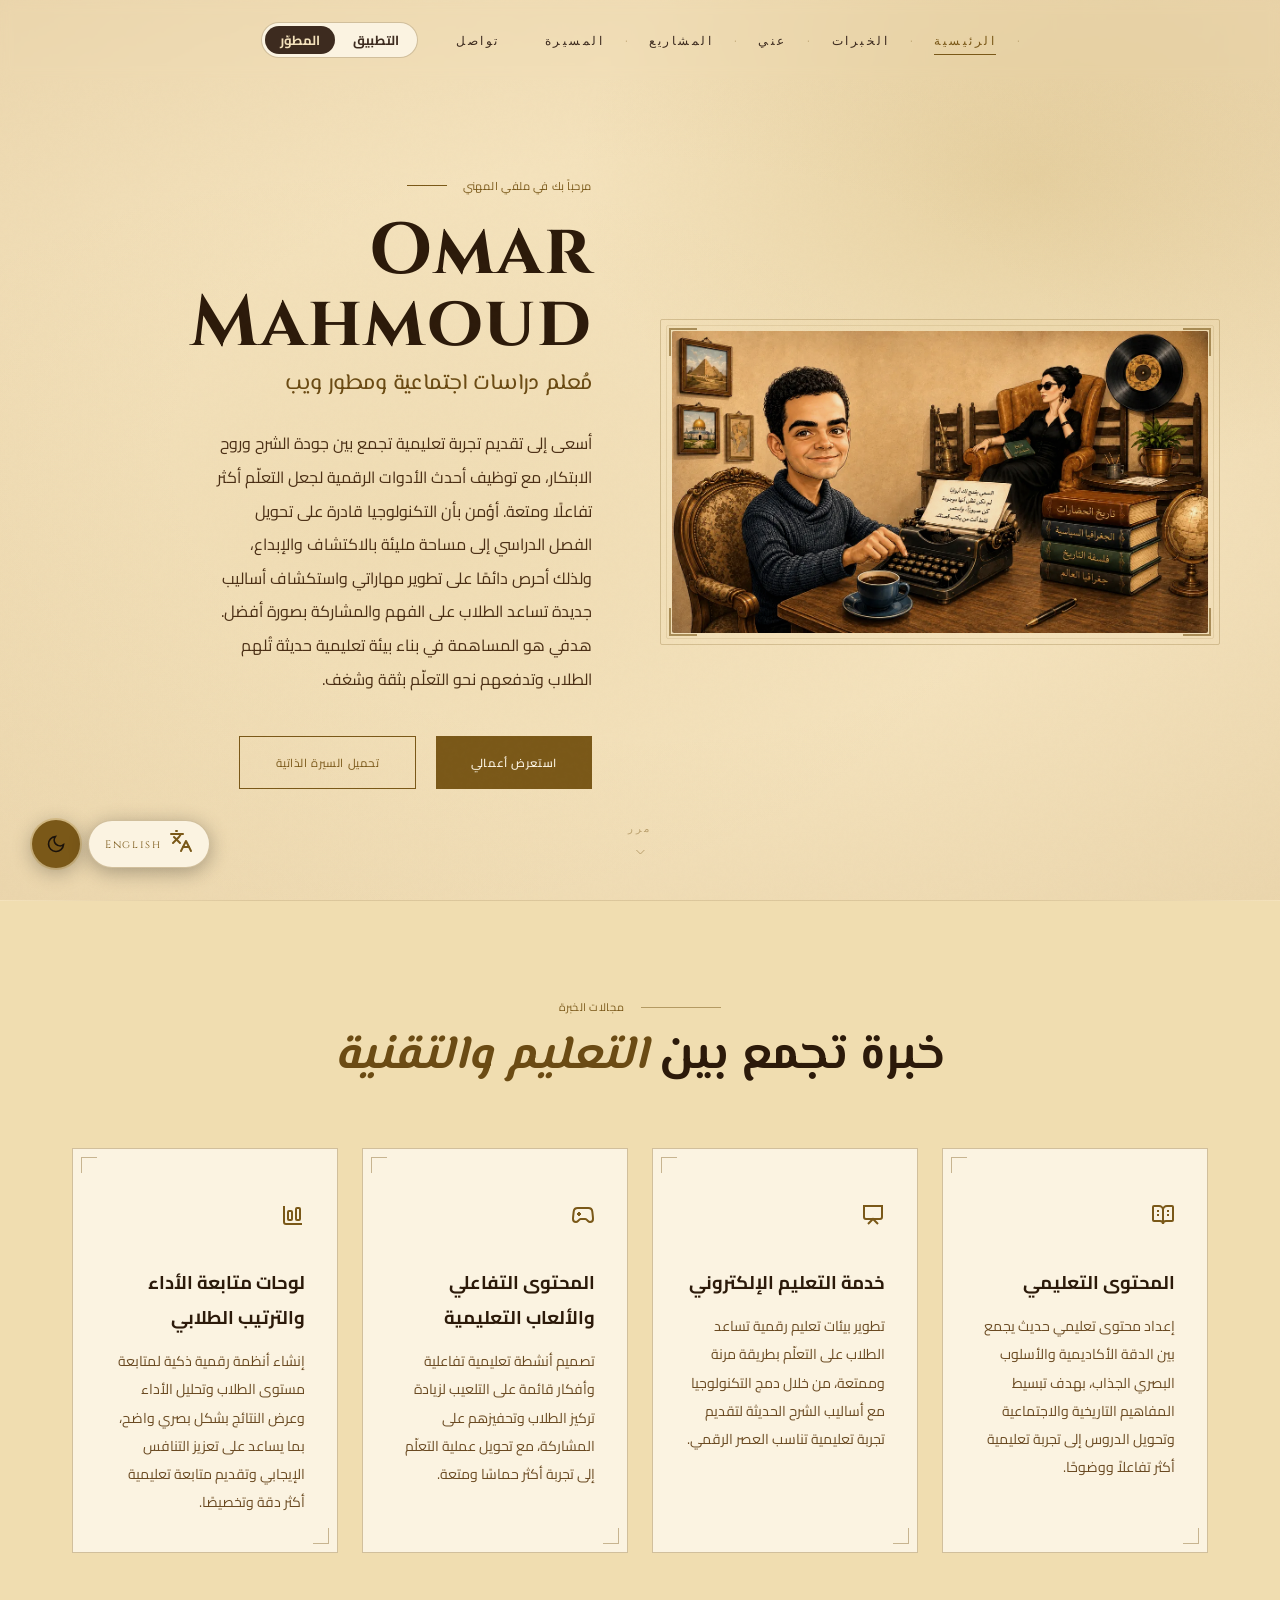
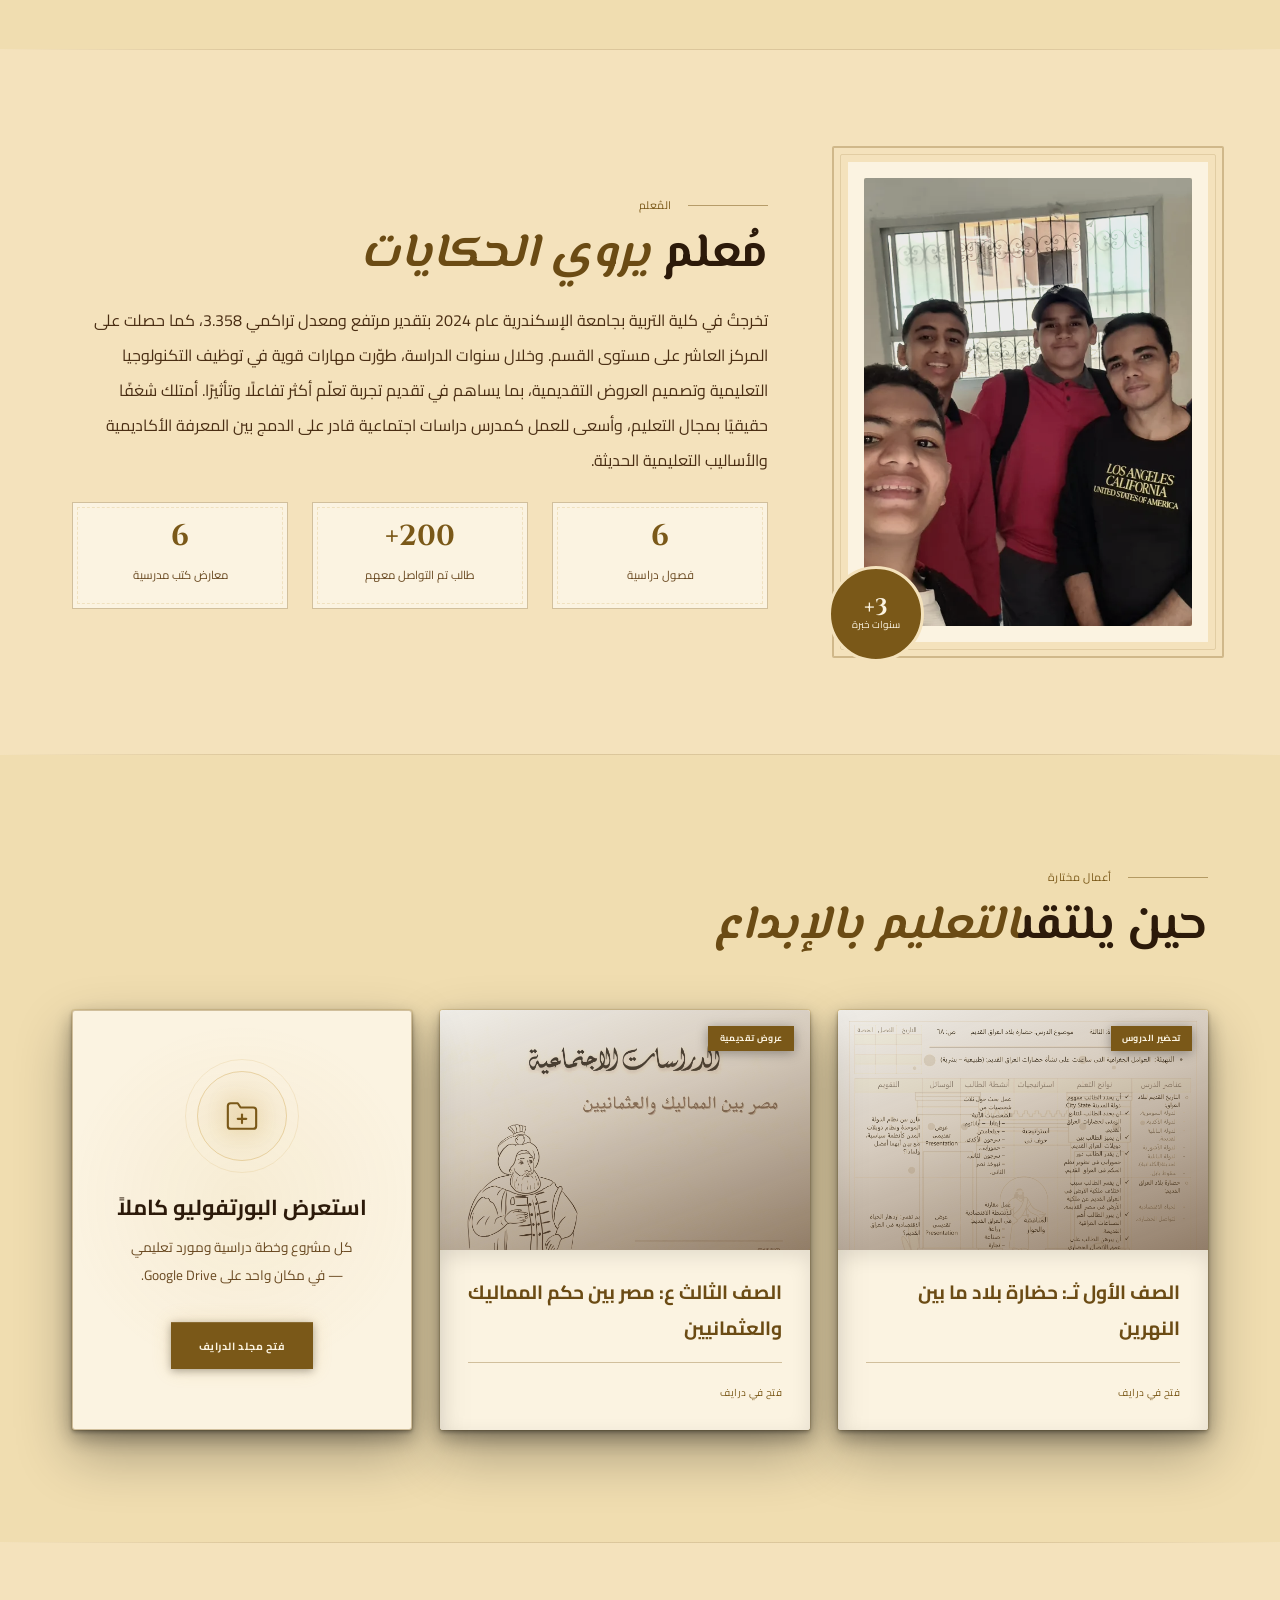
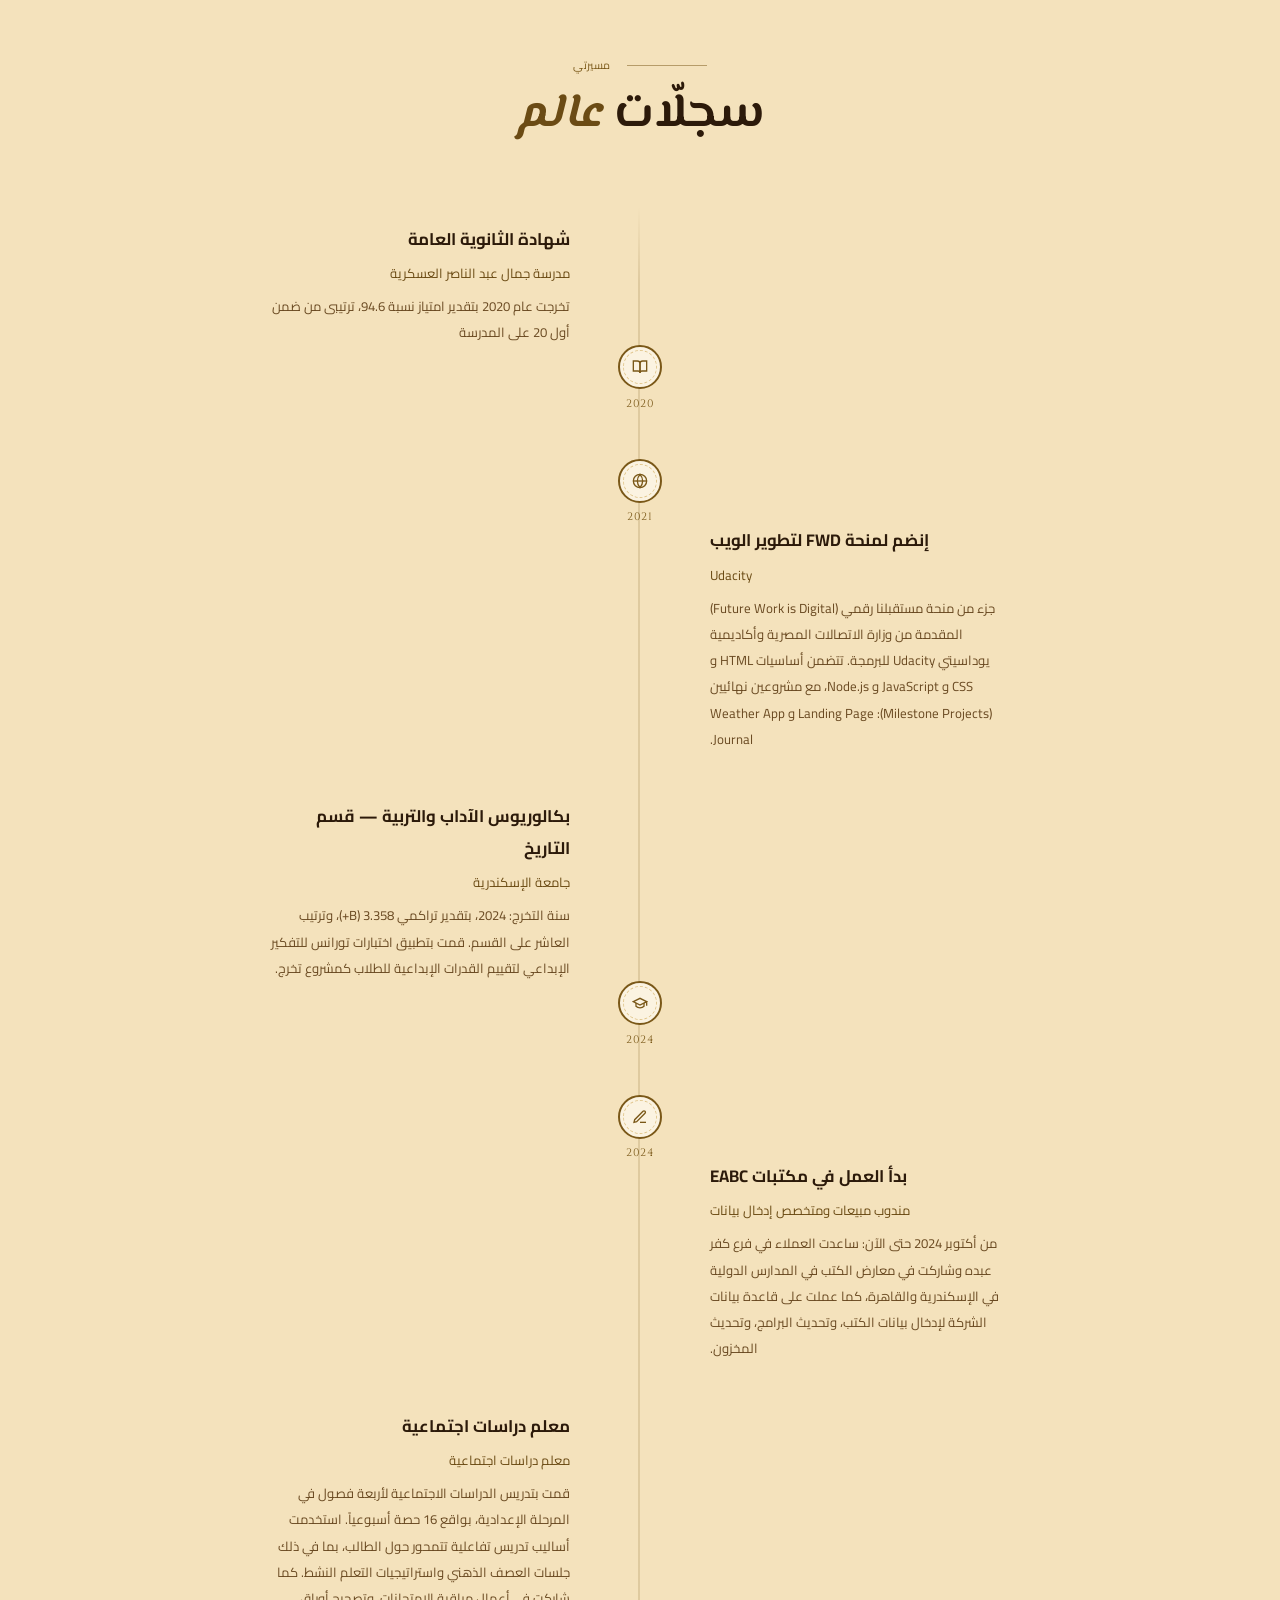
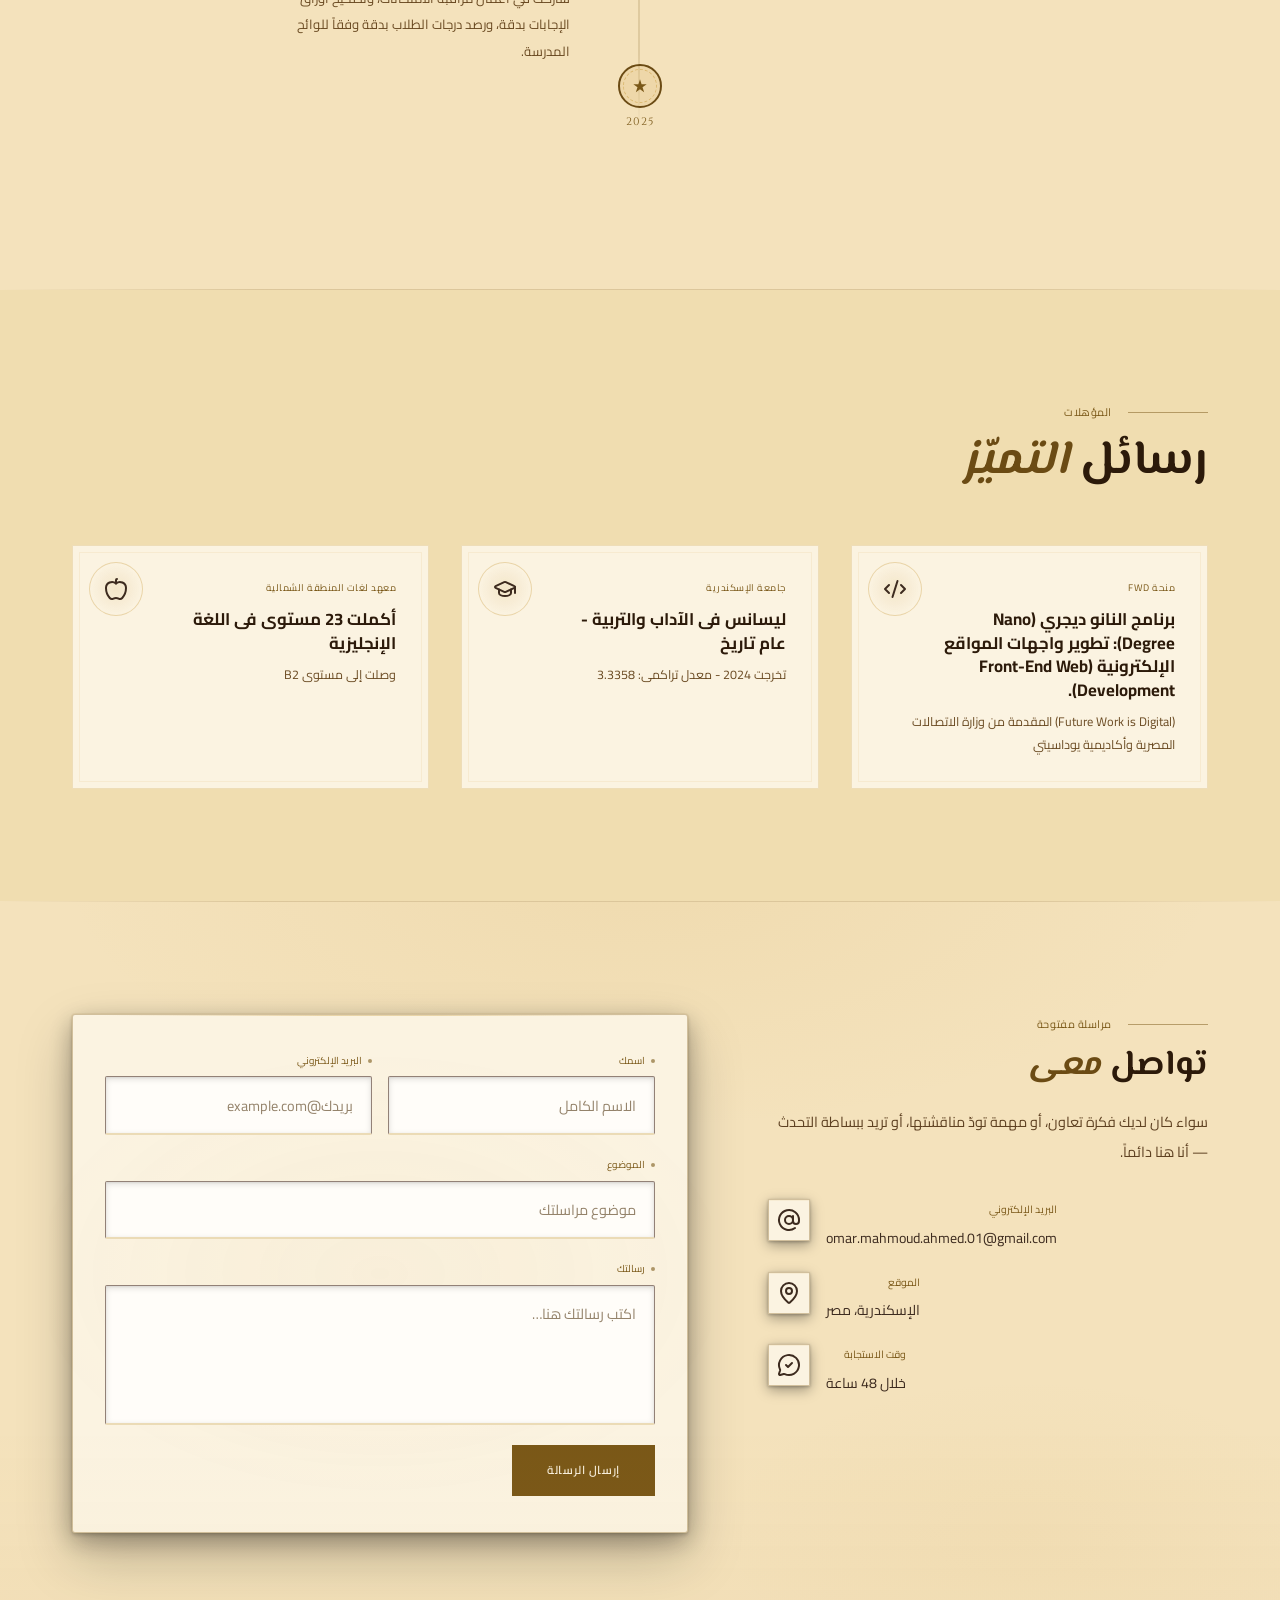
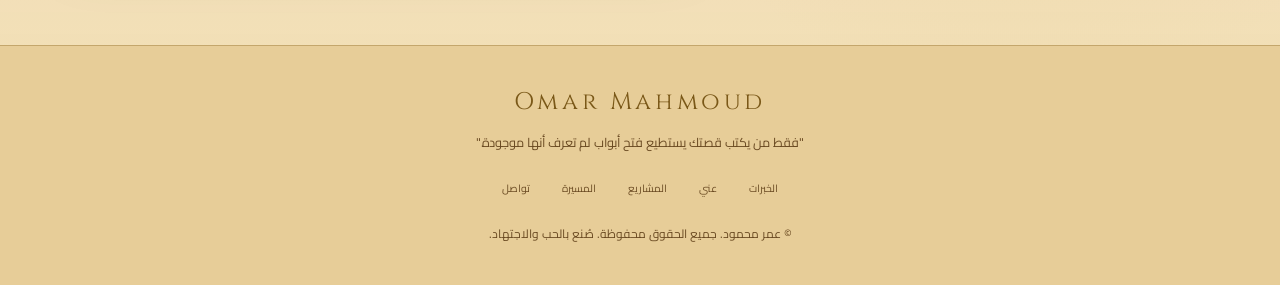
==== site/developer-portfolio/index.html @ 5d3c1bf8 "Refactor code structure for improved readability and maintainability" ====
<!DOCTYPE html>
<!-- Copyright (c) [2026] [Omar Mahmoud]
All Rights Reserved.
THIS SOFTWARE AND ASSOCIATED DOCUMENTATION FILES (THE "SOFTWARE") ARE PROTECTED BY COPYRIGHT LAW AND INTERNATIONAL TREATIES.You are hereby granted permission to **view the code for reference or educational purposes only**.
Any other use of the Software, including but not limited to copying, modifying, distributing, selling, sublicensing, or using it in any commercial or non-commercial project, **is strictly prohibited** without prior written authorization from the copyright holder.
DISCLAIMER: The Software is provided "AS IS", without warranty of any kind, express or implied,
including but not limited to the warranties of merchantability, fitness for a particular purpose,
and non-infringement. In no event shall the authors or copyright holders be liable for any claim, damages, or other liability arising from, out of, or in connection with the Software or the use or other dealings in the Software. -->
<html lang="ar" dir="rtl" data-theme="light" data-lang="ar" class="i18n-pending">
<head>
<meta charset="UTF-8">
<meta name="viewport" content="width=device-width, initial-scale=1.0, viewport-fit=cover">
<meta name="theme-color" content="#F4E2BC">
<link rel="canonical" href="https://mesori.app/developer-portfolio/">
<link rel="icon" href="/icon.png" type="image/png">
<link rel="apple-touch-icon" href="/icon.png">
<meta property="og:url" content="https://mesori.app/developer-portfolio/">
   
<meta name="author" content="Omar Mahmoud">
   
<meta name="License" content="Copyright (c) [2026] [Omar Mahmoud]
All Rights Reserved.THIS SOFTWARE AND ASSOCIATED DOCUMENTATION FILES (THE SOFTWARE) ARE PROTECTED BY COPYRIGHT LAW AND INTERNATIONAL TREATIES.
You are hereby granted permission to **view the code for reference or educational purposes only**.
Any other use of the Software, including but not limited to copying, modifying, distributing, selling, sublicensing, or using it in any commercial or non-commercial project,
**is strictly prohibited** without prior written authorization from the copyright holder.
DISCLAIMER: The Software is provided (AS I), without warranty of any kind, express or implied,
including but not limited to the warranties of merchantability, fitness for a particular purpose,
and non-infringement. In no event shall the authors or copyright holders be liable for any claim, damages, or other liability arising from, out of,
or in connection with the Software or the use or other dealings in the Software.">

<meta name="description" content="Omar Mahmoud — Social Studies & History Teacher from Alexandria. Explore my portfolio of educational content, lesson plans, presentations, and teaching materials.">
<meta name="keywords" content="Omar Mahmoud, Social Studies Teacher, History Teacher, Alexandria, Portfolio, Educational Content, مُعلم دراسات اجتماعية">
<meta property="og:title" content="Omar Mahmoud — Social Studies Teacher & Web Developer">
<meta property="og:description" content="Portfolio of a History & Social Studies educator from Alexandria University. Engaging lessons, digital content, and innovative teaching.">
<meta property="og:image" content="https://mesori.app/developer-portfolio/img/hero.webp">
<meta property="og:type" content="website">
<meta property="og:locale" content="en_US">
<meta name="twitter:card" content="summary_large_image">
<meta name="twitter:title" content="Omar Mahmoud — Social Studies Teacher">
<meta name="twitter:description" content="Portfolio of a History & Social Studies educator from Alexandria University.">
<meta name="twitter:image" content="https://mesori.app/developer-portfolio/img/hero.webp">
<title>Omar Mahmoud — Social Studies Teacher & Web Developer</title>
<link rel="preconnect" href="https://fonts.googleapis.com">
<link rel="preconnect" href="https://fonts.gstatic.com" crossorigin>
<link href="https://fonts.googleapis.com/css2?family=Cairo:wght@400;600;700;800&family=Cinzel:wght@400;600;700;900&family=El+Messiri:wght@500;700&display=swap" rel="stylesheet">

<script>try{var d=document.documentElement,t=localStorage.getItem('mesori_theme')||localStorage.getItem('omar-theme')||'light',l=localStorage.getItem('mesori_lang')||localStorage.getItem('omar-lang')||'ar';d.setAttribute('data-theme',t);d.setAttribute('data-lang',l);d.lang=l;d.dir=l==='ar'?'rtl':'ltr'}catch(e){}setTimeout(function(){document.documentElement.classList.remove('i18n-pending')},2500)</script>
<noscript><style>html.i18n-pending body{opacity:1!important}</style></noscript>
<!-- Three.js CDN (moved below content) -->

<!-- EmailJS SDK -->



<style>
/* =============================================
   CSS CUSTOM PROPERTIES — DARK + LIGHT THEMES
   ============================================= */
:root {
  --bg-primary:    #1A0F02;
  --bg-secondary:  #2C1A0A;
  --surface:       #3A2412;
  --surface-light: #4A2F1B;
  --gold:          #D4AA45;
  --gold-soft:     #F0D080;
  --beige:         #F4E2BC;
  --warm-white:    #FDF3E3;
  --text-dark:     #1A0F02;
  --text-muted:    #BFA57A;
  --border-gold:   rgba(212,170,69,0.32);
  --form-bg:       #FBF3E1;
  --form-text:     #3D2B1F;
  --form-placeholder: #7A6548;
  --hero-desc:     #D8C39A;
  --about-text:    #D8C39A;
  --contact-desc:  #BFA57A;
  --footer-bg:     #120A01;
  --theme-transition: background-color 0.45s ease, color 0.45s ease, border-color 0.45s ease, box-shadow 0.45s ease;
}

[data-theme="light"] {
  --bg-primary:    #F4E2BC;
  --bg-secondary:  #F0DDB0;
  --surface:       #FBF3E1;
  --surface-light: #F7EBCF;
  --gold:          #7A5818;
  --gold-soft:     #6B4B14;
  --beige:         #3D2B1F;
  --warm-white:    #2C1A0A;
  --text-dark:     #FBF3E1;
  --text-muted:    #6A4A22;
  --border-gold:   rgba(128,93,27,0.35);
  --form-bg:       #FFFDF9;
  --form-text:     #3D2B1F;
  --form-placeholder: #7A6548;
  --hero-desc:     #4A2E14;
  --about-text:    #4A2E14;
  --contact-desc:  #5E4122;
  --footer-bg:     #E7CD98;
}

/* =============================================
   RESET & BASE
   ============================================= */
*, *::before, *::after { box-sizing: border-box; margin: 0; padding: 0; }
html { scroll-behavior: smooth; }

body {
  background-color: var(--bg-primary);
  color: var(--beige);
  font-family: 'Cairo', Georgia, serif;
  overflow-x: hidden;
  transition: var(--theme-transition);
}

[data-lang="ar"] body,
[data-lang="ar"] {
  font-family: 'Cairo', 'Cairo', Georgia, serif;
}

/* Noise grain overlay */
body::before {
  content: '';
  position: fixed;
  inset: 0;
  background-image: url("data:image/svg+xml,%3Csvg viewBox='0 0 200 200' xmlns='http://www.w3.org/2000/svg'%3E%3Cfilter id='n'%3E%3CfeTurbulence type='fractalNoise' baseFrequency='0.9' numOctaves='4' stitchTiles='stitch'/%3E%3C/filter%3E%3Crect width='100%25' height='100%25' filter='url(%23n)' opacity='0.04'/%3E%3C/svg%3E");
  pointer-events: none;
  touch-action: none;
  z-index: 15;  /* below nav(100), float buttons(200), lightbox(2000) — just above canvas(10) */
  opacity: 0.35;
}

::-webkit-scrollbar { width: 6px; }
::-webkit-scrollbar-track { background: var(--bg-primary); }
::-webkit-scrollbar-thumb { background: var(--gold); border-radius: 3px; }

/* =============================================
   THREE.JS CANVAS — [FEATURE 3] Background
   ============================================= */
#three-canvas {
  position: fixed;
  top: 0; left: 0;
  width: 100%;
  height: 100%;
  z-index: 10;         /* below sections (20), noise (15), nav (100) */
  pointer-events: none;
  touch-action: none;
  opacity: 0.5;
  transition: opacity 0.45s ease;
  mix-blend-mode: screen; /* blends additively with warm dark backgrounds */
}
[data-theme="light"] #three-canvas {
  opacity: 0.22;
  mix-blend-mode: multiply;
}

/* ── Sections sit above canvas(10) and noise(15) so touches reach buttons ── */
#hero, #features, #about, #projects, #timeline, #certificates, #contact {
  position: relative;
  z-index: 20;
}
/* Restore normal section backgrounds (canvas will screen-blend over them) */
#hero,
#about,
#timeline,
#contact {
  background: var(--bg-primary) !important;
  transition: background 0.45s ease !important;
}
#features,
#projects,
#certificates {
  background: var(--bg-secondary) !important;
  transition: background 0.45s ease !important;
}
[data-theme="light"] #hero,
[data-theme="light"] #about,
[data-theme="light"] #timeline,
[data-theme="light"] #contact {
  background: var(--bg-primary) !important;
}
[data-theme="light"] #features,
[data-theme="light"] #projects,
[data-theme="light"] #certificates {
  background: var(--bg-secondary) !important;
}
footer {
  position: relative;
  z-index: 20;
}

/* =============================================
   NAVBAR
   ============================================= */
nav {
  position: fixed;
  top: 0; left: 0; right: 0;
  z-index: 160;
  padding: 1.4rem 3rem;
  display: flex;
  align-items: center;
  justify-content: center;
  gap: 1rem;
  transition: all 0.4s ease, background-color 0.45s ease;
  backdrop-filter: blur(6px);
}
nav.scrolled {
  background: var(--bg-primary);
  border-bottom: 1px solid var(--border-gold);
  padding: 0.9rem 3rem;
}

.nav-links {
  display: flex;
  gap: 0;
  list-style: none;
  align-items: center;
}
.nav-links li { position: relative; }
.nav-links a {
  font-family: 'Cinzel', serif;
  font-size: 0.72rem;
  letter-spacing: 0.22em;
  text-transform: uppercase;
  color: var(--beige);
  text-decoration: none;
  padding: 0.5rem 1.4rem;
  position: relative;
  display: inline-block;
  transition: color 0.3s ease;
}
.nav-links a::after {
  content: '';
  position: absolute;
  bottom: 2px; left: 50%;
  width: 0; height: 1px;
  background: var(--gold);
  transition: width 0.35s ease, left 0.35s ease;
}
.nav-links a:hover { color: var(--gold); }
.nav-links a:hover::after { width: calc(100% - 2.8rem); left: 1.4rem; }
.nav-links a.active { color: var(--gold); }
.nav-links a.active::after { width: calc(100% - 2.8rem); left: 1.4rem; }

.nav-links li:not(:last-child)::after {
  content: '·';
  position: absolute;
  right: -1px;
  top: 50%;
  transform: translateY(-50%);
  color: var(--gold);
  opacity: 0.3;
  font-size: 0.8rem;
  pointer-events: none;
}

/* =============================================
   UTILITIES
   ============================================= */
section { position: relative; overflow: hidden; transition: background-color 0.45s ease; }
.container { max-width: 1200px; margin: 0 auto; padding: 0 2rem; }
.section-label {
  font-family: 'Cinzel', serif;
  font-size: 0.68rem;
  letter-spacing: 0.3em;
  text-transform: uppercase;
  color: var(--gold);
  margin-bottom: 0.75rem;
  display: flex;
  align-items: center;
  gap: 1rem;
}
[data-lang="ar"] .section-label { font-family: 'Cairo', serif; letter-spacing: 0.05em; }
.section-label::after {
  content: '';
  flex: 1;
  max-width: 80px;
  height: 1px;
  background: var(--gold);
  opacity: 0.5;
}
[dir="rtl"] .section-label::after { display: none; }
[dir="rtl"] .section-label::before {
  content: '';
  flex: 1;
  max-width: 80px;
  height: 1px;
  background: var(--gold);
  opacity: 0.5;
}
.section-title {
  font-family: 'Cinzel', serif;
  font-size: clamp(2rem, 4vw, 3rem);
  font-weight: 700;
  color: var(--warm-white);
  line-height: 1.15;
  margin-bottom: 1.25rem;
  transition: color 0.45s ease;
}
[data-lang="ar"] .section-title { font-family: 'Cairo', serif; }
.section-title em { font-style: italic; color: var(--gold-soft); }
.divider {
  width: 100%;
  height: 1px;
  background: linear-gradient(to right, transparent, var(--gold) 20%, var(--gold) 80%, transparent);
  opacity: 0.2;
}

/* =============================================
   HERO SECTION
   ============================================= */
#hero {
  min-height: 100vh;
  display: flex;
  align-items: center;
  padding: 8rem 0 4rem;
  position: relative;
  /* Ensure it sits above the Three.js canvas */
  z-index: 1;
}

.hero-bg {
  position: absolute;
  inset: 0;
  background:
    radial-gradient(ellipse 70% 60% at 30% 60%, rgba(200,155,60,0.06) 0%, transparent 70%),
    radial-gradient(ellipse 50% 50% at 80% 20%, rgba(74,47,33,0.5) 0%, transparent 70%),
    url("data:image/svg+xml,%3Csvg width='60' height='60' viewBox='0 0 60 60' xmlns='http://www.w3.org/2000/svg'%3E%3Cg fill='none'%3E%3Cg fill='%23C89B3C' fill-opacity='0.03'%3E%3Cpath d='M36 34v-4h-2v4h-4v2h4v4h2v-4h4v-2h-4zm0-30V0h-2v4h-4v2h4v4h2V6h4V4h-4zM6 34v-4H4v4H0v2h4v4h2v-4h4v-2H6zM6 4V0H4v4H0v2h4v4h2V6h4V4H6z'/%3E%3C/g%3E%3C/g%3E%3C/svg%3E");
  z-index: 0;
  transition: background-color 0.45s ease;
}

.hero-vignette {
  position: absolute;
  inset: 0;
  background: radial-gradient(ellipse 90% 80% at 50% 50%, transparent 40%, rgba(0,0,0,0.45) 100%);
  pointer-events: none;
  z-index: 1;
}
[data-theme="light"] .hero-vignette {
  background: radial-gradient(ellipse 90% 80% at 50% 50%, transparent 40%, rgba(180,140,80,0.2) 100%);
}

.hero-inner {
  position: relative;
  z-index: 2;
  display: grid;
  grid-template-columns: 1fr 1fr;
  gap: 4rem;
  align-items: center;
}
.hero-illustration { display: flex; justify-content: center; }
.hero-img-frame {
  position: relative;
  width: 100%;
  max-width: 540px;
}
.hero-img-frame::before {
  content: '';
  position: absolute;
  inset: -12px;
  border: 1px solid var(--gold);
  opacity: 0.25;
  border-radius: 2px;
  pointer-events: none;
}
.hero-img-frame::after {
  content: '';
  position: absolute;
  inset: -6px;
  border: 1px solid var(--gold);
  opacity: 0.12;
  border-radius: 2px;
  pointer-events: none;
}

.hero-img-frame img,
.portrait-inner img,
.project-img img {
  width: 100%;
  border-radius: 2px;
  display: block;
  filter: sepia(15%) contrast(1.05) brightness(0.95);
  transition: filter 0.4s ease, transform 0.4s ease, box-shadow 0.4s ease;
}

.hero-img-frame,
.portrait-inner,
.project-img {
  transition: box-shadow 0.4s ease;
}
.hero-img-frame:hover {
  box-shadow: 0 0 40px rgba(200,155,60,0.25), 0 0 80px rgba(200,155,60,0.1);
}
.hero-img-frame:hover img {
  filter: sepia(10%) contrast(1.08) brightness(1.03);
  transform: scale(1.012);
}
.img-glow {
  transition: box-shadow 0.4s ease, filter 0.4s ease, transform 0.4s ease;
}
.img-glow:hover {
  box-shadow: 0 0 35px rgba(200,155,60,0.22), 0 0 70px rgba(200,155,60,0.09);
  filter: sepia(5%) brightness(1.04);
  transform: scale(1.015);
}

.corner-ornament {
  position: absolute;
  width: 28px; height: 28px;
  border-color: var(--gold);
  border-style: solid;
  opacity: 0.6;
  transition: border-color 0.45s ease;
}
.corner-ornament.tl { top: -3px; left: -3px; border-width: 2px 0 0 2px; }
.corner-ornament.tr { top: -3px; right: -3px; border-width: 2px 2px 0 0; }
.corner-ornament.bl { bottom: -3px; left: -3px; border-width: 0 0 2px 2px; }
.corner-ornament.br { bottom: -3px; right: -3px; border-width: 0 2px 2px 0; }

.hero-content { padding-left: 1rem; }
[dir="rtl"] .hero-content { padding-left: 0; padding-right: 1rem; }

.hero-greeting {
  font-family: 'Cinzel', serif;
  font-size: 0.7rem;
  letter-spacing: 0.35em;
  text-transform: uppercase;
  color: var(--gold);
  margin-bottom: 1.25rem;
  display: flex;
  align-items: center;
  gap: 1rem;
  transition: color 0.45s ease;
}
[data-lang="ar"] .hero-greeting { font-family: 'Cairo', serif; letter-spacing: 0.05em; }
.hero-greeting::before { content: ''; width: 40px; height: 1px; background: var(--gold); flex-shrink: 0; }
[dir="rtl"] .hero-greeting::before { display: none; }
[dir="rtl"] .hero-greeting::after { content: ''; width: 40px; height: 1px; background: var(--gold); flex-shrink: 0; }

.hero-name {
  font-family: 'Cinzel', serif;
  font-size: clamp(3rem, 6vw, 4.5rem);
  font-weight: 700;
  color: var(--warm-white);
  line-height: 1;
  margin-bottom: 0.5rem;
  letter-spacing: 0.02em;
  transition: color 0.45s ease;
}
.hero-title {
  font-family: 'Cinzel', serif;
  font-size: clamp(1.1rem, 2vw, 1.4rem);
  font-style: italic;
  color: var(--gold-soft);
  margin-bottom: 1.75rem;
  line-height: 1.4;
  transition: color 0.45s ease;
}
[data-lang="ar"] .hero-title { font-family: 'Cairo', serif; font-style: normal; }
.hero-desc {
  font-size: 1rem;
  line-height: 1.9;
  color: var(--hero-desc);
  max-width: 42ch;
  margin-bottom: 2.5rem;
  transition: color 0.45s ease;
}
[data-lang="ar"] .hero-desc { font-family: 'Cairo', serif; line-height: 2.1; }
.hero-buttons { display: flex; gap: 1.25rem; flex-wrap: wrap; }

.btn-primary {
  font-family: 'Cinzel', serif;
  font-size: 0.72rem;
  letter-spacing: 0.2em;
  text-transform: uppercase;
  background: var(--gold);
  color: var(--text-dark);
  padding: 0.9rem 2.2rem;
  border: none;
  cursor: pointer;
  text-decoration: none;
  display: inline-flex;
  align-items: center;
  gap: 0.6rem;
  transition: all 0.3s ease;
  font-weight: 600;
}
[data-lang="ar"] .btn-primary { font-family: 'Cairo', serif; letter-spacing: 0.05em; }
.btn-primary:hover {
  background: var(--gold-soft);
  transform: translateY(-2px);
  box-shadow: 0 8px 24px rgba(200,155,60,0.25);
}
.btn-secondary {
  font-family: 'Cinzel', serif;
  font-size: 0.72rem;
  letter-spacing: 0.2em;
  text-transform: uppercase;
  background: transparent;
  color: var(--gold);
  padding: 0.9rem 2.2rem;
  border: 1px solid var(--gold);
  cursor: pointer;
  text-decoration: none;
  display: inline-flex;
  align-items: center;
  gap: 0.6rem;
  transition: all 0.3s ease;
}
[data-lang="ar"] .btn-secondary { font-family: 'Cairo', serif; letter-spacing: 0.05em; }
.btn-secondary:hover { background: rgba(200,155,60,0.1); transform: translateY(-2px); }

.scroll-cue {
  position: absolute;
  bottom: 2.5rem;
  left: 50%;
  transform: translateX(-50%);
  z-index: 3;
  display: flex;
  flex-direction: column;
  align-items: center;
  gap: 0.5rem;
  opacity: 0.45;
  animation: float 2.5s ease-in-out infinite;
}
.scroll-cue span { font-family: 'Cinzel', serif; font-size: 0.6rem; letter-spacing: 0.25em; color: var(--gold); }
@keyframes float { 0%,100%{transform:translateX(-50%) translateY(0)} 50%{transform:translateX(-50%) translateY(6px)} }

/* =============================================
   FEATURES
   ============================================= */
#features { padding: 6rem 0; background: var(--bg-secondary); transition: background-color 0.45s ease; z-index: 1; }
.features-header { text-align: center; margin-bottom: 4rem; }
.features-grid {
  display: grid;
  grid-template-columns: repeat(auto-fit, minmax(240px, 1fr));
  gap: 1.5rem;
}
.feature-card {
  background: var(--surface);
  border: 1px solid var(--border-gold);
  padding: 2.25rem 2rem;
  position: relative;
  transition: all 0.3s ease, background-color 0.45s ease, border-color 0.45s ease;
  cursor: default;
}
.feature-card:hover {
  transform: translateY(-4px);
  box-shadow: 0 16px 40px rgba(0,0,0,0.35), 0 0 0 1px rgba(200,155,60,0.4);
}
.feature-card:hover .feature-icon { color: var(--gold-soft); }
.feature-icon { font-size: 2rem; color: var(--gold); margin-bottom: 1.25rem; transition: color 0.3s ease; display: block; }
.feature-title {
  font-family: 'Cinzel', serif;
  font-size: 1.15rem;
  font-weight: 700;
  color: var(--warm-white);
  margin-bottom: 0.75rem;
  transition: color 0.45s ease;
}
[data-lang="ar"] .feature-title { font-family: 'Cairo', serif; }
.feature-desc { font-size: 0.88rem; line-height: 1.8; color: var(--text-muted); transition: color 0.45s ease; }
[data-lang="ar"] .feature-desc { font-family: 'Cairo', serif; line-height: 2; }
.card-corner { position: absolute; width: 16px; height: 16px; border-color: var(--gold); border-style: solid; opacity: 0.4; transition: border-color 0.45s ease; }
.card-corner.tl { top: 8px; left: 8px; border-width: 1px 0 0 1px; }
.card-corner.br { bottom: 8px; right: 8px; border-width: 0 1px 1px 0; }



/* =============================================
   ABOUT
   ============================================= */
#about { padding: 7rem 0; background: var(--bg-primary); transition: background-color 0.45s ease; z-index: 1; }
.about-grid { display: grid; grid-template-columns: 360px 1fr; gap: 5rem; align-items: center; }
.portrait-frame {
  position: relative;
  width: 100%;
  aspect-ratio: 3/4;
  background: var(--surface);
  display: flex;
  align-items: center;
  justify-content: center;
  transition: background-color 0.45s ease;
  /* Glow ring needs this */
  z-index: 1;
}
/* Original border layers — kept */
.portrait-frame::before { content: ''; position: absolute; inset: -16px; border: 2px solid var(--gold); opacity: 0.3; transition: border-color 0.45s ease; z-index: 2; border-radius: 2px; }
.portrait-frame::after  { content: ''; position: absolute; inset: -8px;  border: 1px solid var(--gold); opacity: 0.15; z-index: 2; border-radius: 2px; }

.portrait-inner {
  position: relative;
  width: calc(100% - 32px);
  height: calc(100% - 32px);
  overflow: hidden;
  background: var(--surface-light);
  display: flex;
  align-items: center;
  justify-content: center;
  transition: box-shadow 0.4s ease;
  z-index: 3;
  /* [FEATURE 1] Cursor hint — clickable */
  cursor: zoom-in;
}
.portrait-inner:hover {
  box-shadow: 0 0 35px rgba(200,155,60,0.22), 0 0 70px rgba(200,155,60,0.09);
}
.portrait-placeholder { font-family: 'Cinzel', serif; font-size: 5rem; color: var(--gold); opacity: 0.25; }

.portrait-inner img {
  width: 100%;
  height: 100%;
  object-fit: cover;
  object-position: center top;
  display: block;
  filter: sepia(18%) contrast(1.05) brightness(0.92);
  transition: filter 0.4s ease, transform 0.4s ease;
}
.portrait-inner:hover img {
  filter: sepia(10%) contrast(1.08) brightness(1.02);
  transform: scale(1.03);
}

/* [FEATURE 1] Small camera icon overlay on hover */
.portrait-inner::after {
  content: '⊕';
  position: absolute;
  bottom: 1rem;
  right: 1rem;
  font-size: 1.6rem;
  color: var(--gold-soft);
  opacity: 0;
  transition: opacity 0.35s ease;
  z-index: 5;
  text-shadow: 0 2px 8px rgba(0,0,0,0.6);
}
.portrait-inner:hover::after { opacity: 0.85; }

.portrait-badge {
  position: absolute;
  bottom: -20px; right: -20px;
  width: 90px; height: 90px;
  background: var(--gold);
  border-radius: 50%;
  display: flex;
  flex-direction: column;
  align-items: center;
  justify-content: center;
  z-index: 10;
  border: 3px solid var(--bg-primary);
  transition: background-color 0.45s ease, border-color 0.45s ease;
}
[dir="rtl"] .portrait-badge { right: auto; left: -20px; }
.portrait-badge span:first-child {
  font-family: 'Cinzel', serif;
  font-size: 1.4rem;
  font-weight: 700;
  color: var(--text-dark);
  line-height: 1;
}
.portrait-badge span:last-child {
  font-family: 'Cairo', serif;
  font-size: 0.52rem;
  color: var(--text-dark);
  text-align: center;
  line-height: 1.3;
  opacity: 0.8;
}
[data-lang="ar"] .portrait-badge span:last-child { font-family: 'Cairo', serif; }

.about-text { font-size: 1rem; line-height: 2; color: var(--about-text); margin-bottom: 1.5rem; transition: color 0.45s ease; }
[data-lang="ar"] .about-text { font-family: 'Cairo', serif; line-height: 2.2; }
.stats-row { display: grid; grid-template-columns: repeat(3,1fr); gap: 1.5rem; }
.stat-badge {
  background: var(--surface);
  border: 1px solid var(--border-gold);
  padding: 1.25rem 1rem;
  text-align: center;
  position: relative;
  transition: background-color 0.45s ease, border-color 0.45s ease;
}
.stat-badge::before { content: ''; position: absolute; top: 4px; left: 4px; right: 4px; bottom: 4px; border: 1px dashed rgba(200,155,60,0.2); pointer-events: none; }
.stat-number { font-family: 'Cinzel', serif; font-size: 1.8rem; font-weight: 700; color: var(--gold); display: block; line-height: 1; margin-bottom: 0.35rem; transition: color 0.45s ease; }
.stat-label { font-family: 'Cairo', serif; font-size: 0.72rem; color: var(--text-muted); font-style: italic; transition: color 0.45s ease; }
[data-lang="ar"] .stat-label { font-family: 'Cairo', serif; font-style: normal; }

/* =============================================
   PROJECTS — Deep / Motion / Lighting System
   ============================================= */
#projects { padding: 7rem 0; background: var(--bg-secondary); transition: background-color 0.45s ease; z-index: 1; }
.projects-header { margin-bottom: 3.5rem; }

/* ── Grid: 2 preview cards + 1 portfolio vault ── */
.projects-grid {
  display: grid;
  grid-template-columns: 1fr 1fr 340px;
  gap: 1.75rem;
  align-items: stretch;
}

@media (max-width: 1100px) {
  .projects-grid { grid-template-columns: 1fr 1fr; }
  .project-card--vault { grid-column: 1 / -1; }
}
@media (max-width: 680px) {
  .projects-grid { grid-template-columns: 1fr; }
  .project-card--vault { grid-column: auto; }
}

/* ── Base card shell ── */
.project-card {
  position: relative;
  overflow: hidden;
  border-radius: 3px;
  cursor: pointer;
  /* Depth: multi-layer shadow + perspective hint */
  box-shadow:
    0 2px 4px rgba(0,0,0,0.35),
    0 8px 20px rgba(0,0,0,0.35),
    0 24px 56px rgba(0,0,0,0.3),
    0 0 0 1px rgba(200,155,60,0.18);
  /* Spring-physics base — custom property driven */
  --lift: 0px;
  --tiltX: 0deg;
  --tiltY: 0deg;
  transform: translateY(var(--lift)) rotateX(var(--tiltX)) rotateY(var(--tiltY));
  transform-style: preserve-3d;
  will-change: transform, box-shadow;
  transition:
    transform 0.55s cubic-bezier(0.34, 1.56, 0.64, 1),
    box-shadow 0.55s cubic-bezier(0.34, 1.56, 0.64, 1),
    border-color 0.45s ease;
}

/* Hover: spring lift + deep glow */
.project-card:hover {
  --lift: -10px;
  box-shadow:
    0 4px 8px rgba(0,0,0,0.4),
    0 16px 40px rgba(0,0,0,0.45),
    0 40px 80px rgba(0,0,0,0.35),
    0 0 0 1px rgba(200,155,60,0.5),
    /* Lighting: gold glow behind card */
    0 0 60px rgba(200,155,60,0.14),
    0 0 120px rgba(200,155,60,0.07);
}

/* ── PREVIEW CARDS (card 1 & 2) ── */
.project-card--preview {
  background: var(--surface);
  display: flex;
  flex-direction: column;
  min-height: 420px;
}

/* Image zone — fixed height, full bleed */
.project-img {
  position: relative;
  height: 240px;
  overflow: hidden;
  flex-shrink: 0;
  /* Layer 1: base bg while image loads */
  background: var(--surface-light);
}

/* Actual preview image — goes here */
/* ★★★ PUT YOUR IMAGE src= ON THE <img class="project-preview-img"> TAGS IN THE HTML BELOW ★★★ */
.project-preview-img {
  width: 100%;
  height: 100%;
  object-fit: cover;
  object-position: center top;
  display: block;
  filter: sepia(20%) contrast(1.06) brightness(0.88) saturate(0.85);
  transition: transform 0.7s cubic-bezier(0.25, 0.46, 0.45, 0.94),
              filter 0.55s ease;
  will-change: transform;
}
.project-card:hover .project-preview-img {
  transform: scale(1.07) translateY(-3px);
  filter: sepia(8%) contrast(1.1) brightness(1.0) saturate(1.0);
}

/* Layer 2: gradient overlay — reveals on hover */
.project-img-overlay {
  position: absolute;
  inset: 0;
  /* Lighting: directional gradient = feels like studio light */
  background: linear-gradient(
    160deg,
    rgba(200,155,60,0.08) 0%,
    rgba(44,27,18,0.25) 35%,
    rgba(26,14,9,0.82) 100%
  );
  transition: opacity 0.5s ease;
  opacity: 0.88;
  z-index: 2;
}
[data-theme="light"] .project-img-overlay {
  background: linear-gradient(160deg, rgba(200,155,60,0.06) 0%, rgba(140,100,50,0.3) 40%, rgba(90,58,26,0.72) 100%);
}
.project-card:hover .project-img-overlay { opacity: 0.55; }

/* Layer 3: Radial glow bloom behind image content */
.project-img::after {
  content: '';
  position: absolute;
  bottom: -30px;
  left: 50%;
  transform: translateX(-50%);
  width: 70%;
  height: 80px;
  /* Lighting: radial glow emanates from below content */
  background: radial-gradient(ellipse, rgba(200,155,60,0.22) 0%, transparent 70%);
  filter: blur(16px);
  z-index: 3;
  pointer-events: none;
  transition: opacity 0.5s ease;
  opacity: 0;
}
.project-card:hover .project-img::after { opacity: 1; }

/* Overlay text — visible on hover with stagger */
.project-overlay-text {
  position: absolute;
  bottom: 0; left: 0; right: 0;
  padding: 1.5rem 1.5rem 1.25rem;
  z-index: 4;
  /* Stagger: text slides up with inertia */
  transform: translateY(12px);
  opacity: 0;
  transition:
    transform 0.5s cubic-bezier(0.34, 1.56, 0.64, 1) 0.05s,
    opacity 0.4s ease 0.05s;
}
.project-card:hover .project-overlay-text {
  transform: translateY(0);
  opacity: 1;
}
.project-overlay-text p {
  font-size: 0.82rem;
  line-height: 1.7;
  color: rgba(243,230,208,0.9);
  font-family: 'Cairo', serif;
}
[data-lang="ar"] .project-overlay-text p { font-family: 'Cairo', serif; line-height: 2; }

/* Tag badge */
.project-tag {
  position: absolute;
  top: 1rem; left: 1rem;
  z-index: 5;
  font-family: 'Cinzel', serif;
  font-size: 0.55rem;
  letter-spacing: 0.2em;
  text-transform: uppercase;
  background: var(--gold);
  color: var(--text-dark);
  padding: 0.28rem 0.7rem;
  font-weight: 700;
  transition: background-color 0.45s ease;
  /* Depth: tag floats above image */
  box-shadow: 0 2px 12px rgba(0,0,0,0.35);
}
[dir="rtl"] .project-tag { left: auto; right: 1rem; }
[data-lang="ar"] .project-tag { font-family: 'Cairo', serif; letter-spacing: 0.05em; }

/* Card body */
.project-body {
  padding: 1.5rem 1.75rem 1.75rem;
  display: flex;
  flex-direction: column;
  flex: 1;
  /* Depth: subtle inner top shadow = feels layered */
  background: var(--surface);
  box-shadow: inset 0 6px 20px rgba(0,0,0,0.1);
  transition: background-color 0.45s ease;
}

.project-title {
  font-family: 'Cinzel', serif;
  font-size: 1.2rem;
  font-weight: 700;
  color: var(--gold-soft);
  margin-bottom: 0.35rem;
  transition: color 0.45s ease;
}
[data-lang="ar"] .project-title { font-family: 'Cairo', serif; }

/* Open in Drive button */
.btn-drive {
  display: inline-flex;
  align-items: center;
  gap: 0.55rem;
  margin-top: auto;
  padding-top: 1.25rem;
  font-family: 'Cinzel', serif;
  font-size: 0.62rem;
  letter-spacing: 0.18em;
  text-transform: uppercase;
  color: var(--gold);
  text-decoration: none;
  border-top: 1px solid var(--border-gold);
  transition:
    color 0.3s ease,
    gap 0.35s cubic-bezier(0.34, 1.56, 0.64, 1);
}
[data-lang="ar"] .btn-drive { font-family: 'Cairo', serif; letter-spacing: 0.05em; }
.btn-drive:hover { color: var(--gold-soft); gap: 0.85rem; }
.btn-drive svg { flex-shrink: 0; transition: transform 0.35s cubic-bezier(0.34, 1.56, 0.64, 1); }
.btn-drive:hover svg { transform: translateX(4px) scale(1.15); }

/* ── VAULT CARD (3rd card — opens full portfolio Drive) ── */
.project-card--vault {
  background: var(--surface);
  display: flex;
  flex-direction: column;
  align-items: center;
  justify-content: center;
  text-align: center;
  padding: 2.75rem 2rem;
  min-height: 420px;
  border: 1px solid var(--border-gold);
  /* Lighting: radial warm glow at center */
  background:
    radial-gradient(ellipse 75% 60% at 50% 45%, rgba(200,155,60,0.08) 0%, transparent 70%),
    var(--surface);
  transition: background 0.45s ease, border-color 0.45s ease;
}

/* Vault: animated ring ornament */
.vault-ring {
  position: relative;
  width: 90px;
  height: 90px;
  margin: 0 auto 2rem;
  flex-shrink: 0;
}
.vault-ring::before,
.vault-ring::after {
  content: '';
  position: absolute;
  border-radius: 50%;
  border: 1px solid rgba(200,155,60,0.35);
}
.vault-ring::before {
  inset: 0;
  animation: vault-pulse 3s ease-in-out infinite;
}
.vault-ring::after {
  inset: -12px;
  border-color: rgba(200,155,60,0.15);
  animation: vault-pulse 3s ease-in-out 0.6s infinite;
}
@keyframes vault-pulse {
  0%, 100% { transform: scale(1); opacity: 0.6; }
  50%       { transform: scale(1.06); opacity: 1; }
}

.vault-ring-inner {
  position: absolute;
  inset: 0;
  border-radius: 50%;
  background: radial-gradient(circle, rgba(200,155,60,0.15) 0%, rgba(200,155,60,0.04) 60%, transparent 100%);
  display: flex;
  align-items: center;
  justify-content: center;
}
.vault-ring-inner svg {
  color: var(--gold);
  filter: drop-shadow(0 0 8px rgba(200,155,60,0.5));
  transition: transform 0.55s cubic-bezier(0.34, 1.56, 0.64, 1), filter 0.4s ease;
}
.project-card--vault:hover .vault-ring-inner svg {
  transform: scale(1.18) rotate(-8deg);
  filter: drop-shadow(0 0 18px rgba(200,155,60,0.8));
}

.vault-title {
  font-family: 'Cinzel', serif;
  font-size: 1.35rem;
  font-weight: 700;
  color: var(--warm-white);
  margin-bottom: 0.75rem;
  line-height: 1.3;
  transition: color 0.45s ease;
}
[data-lang="ar"] .vault-title { font-family: 'Cairo', serif; }

.vault-desc {
  font-size: 0.85rem;
  line-height: 1.85;
  color: var(--text-muted);
  max-width: 28ch;
  margin: 0 auto 2rem;
  transition: color 0.45s ease;
}
[data-lang="ar"] .vault-desc { font-family: 'Cairo', serif; line-height: 2.1; }

/* Vault CTA button */
.btn-vault {
  display: inline-flex;
  align-items: center;
  gap: 0.6rem;
  font-family: 'Cinzel', serif;
  font-size: 0.65rem;
  letter-spacing: 0.2em;
  text-transform: uppercase;
  color: var(--text-dark);
  background: var(--gold);
  padding: 0.85rem 1.75rem;
  text-decoration: none;
  font-weight: 700;
  /* Depth: button has weight */
  box-shadow:
    0 2px 8px rgba(0,0,0,0.3),
    0 0 20px rgba(200,155,60,0.2),
    inset 0 1px 0 rgba(255,255,255,0.12);
  transition:
    background 0.3s ease,
    box-shadow 0.4s ease,
    transform 0.45s cubic-bezier(0.34, 1.56, 0.64, 1),
    gap 0.4s cubic-bezier(0.34, 1.56, 0.64, 1);
}
[data-lang="ar"] .btn-vault { font-family: 'Cairo', serif; letter-spacing: 0.05em; }
.btn-vault:hover {
  background: var(--gold-soft);
  transform: translateY(-3px) scale(1.03);
  gap: 0.9rem;
  box-shadow:
    0 6px 20px rgba(0,0,0,0.35),
    0 0 40px rgba(200,155,60,0.3),
    inset 0 1px 0 rgba(255,255,255,0.18);
}
.btn-vault svg { flex-shrink: 0; transition: transform 0.4s cubic-bezier(0.34, 1.56, 0.64, 1); }
.btn-vault:hover svg { transform: scale(1.2); }

/* Vault: staggered floating particles (pure CSS) */
.vault-particles {
  position: absolute;
  inset: 0;
  pointer-events: none;
  overflow: hidden;
  border-radius: 3px;
}
.vault-particle {
  position: absolute;
  width: 3px; height: 3px;
  border-radius: 50%;
  background: var(--gold);
  opacity: 0;
  /* Stagger animation via nth-child delays */
  animation: float-particle 5s ease-in-out infinite;
}
.vault-particle:nth-child(1) { left: 15%; bottom: 20%; animation-delay: 0s;    animation-duration: 4.5s; }
.vault-particle:nth-child(2) { left: 30%; bottom: 30%; animation-delay: 0.8s;  animation-duration: 5.2s; width:2px; height:2px; }
.vault-particle:nth-child(3) { left: 60%; bottom: 15%; animation-delay: 1.4s;  animation-duration: 4.8s; }
.vault-particle:nth-child(4) { left: 75%; bottom: 25%; animation-delay: 0.3s;  animation-duration: 5.5s; width:2px; height:2px; }
.vault-particle:nth-child(5) { left: 85%; bottom: 35%; animation-delay: 1.9s;  animation-duration: 4.2s; }
.vault-particle:nth-child(6) { left: 45%; bottom: 10%; animation-delay: 2.5s;  animation-duration: 5.0s; width:2px; height:2px; }

@keyframes float-particle {
  0%   { opacity: 0;    transform: translateY(0)   scale(1); }
  15%  { opacity: 0.55; }
  85%  { opacity: 0.35; }
  100% { opacity: 0;    transform: translateY(-55px) scale(0.5); }
}

/* Project image icon fallback (when no real image) */
.project-img-icon { font-size: 3rem; z-index: 2; position: relative; opacity: 0.25; }

/* Stagger entry animation — cards appear with inertia */
.project-card--preview:nth-child(1) { transition-delay: 0s; }
.project-card--preview:nth-child(2) { transition-delay: 0.08s; }
.project-card--vault                 { transition-delay: 0.16s; }

/* Legacy selectors kept for compat */
.project-desc { font-size: 0.875rem; line-height: 1.8; color: var(--text-muted); transition: color 0.45s ease; }
[data-lang="ar"] .project-desc { font-family: 'Cairo', serif; line-height: 2; }
.project-footer { display: flex; align-items: center; justify-content: space-between; border-top: 1px solid var(--border-gold); padding-top: 1rem; transition: border-color 0.45s ease; }
.project-year { font-family: 'Cinzel', serif; font-size: 0.72rem; color: var(--text-muted); letter-spacing: 0.1em; transition: color 0.45s ease; }
.project-link { font-family: 'Cinzel', serif; font-size: 0.65rem; letter-spacing: 0.15em; color: var(--gold); text-transform: uppercase; text-decoration: none; transition: color 0.3s; }
[data-lang="ar"] .project-link { font-family: 'Cairo', serif; letter-spacing: 0.05em; }
.project-link:hover { color: var(--gold-soft); }

/* =============================================
   TIMELINE
   ============================================= */
#timeline { padding: 7rem 0; background: var(--bg-primary); transition: background-color 0.45s ease; z-index: 20; }
.timeline-inner { position: relative; max-width: 740px; margin: 0 auto; padding-top: 1rem; }
.timeline-spine {
  position: absolute;
  left: 50%; top: 0; bottom: 0;
  width: 1px;
  background: linear-gradient(to bottom, transparent, var(--gold) 5%, var(--gold) 95%, transparent);
  transform: translateX(-50%);
  opacity: 0.35;
  transition: background 0.45s ease;
}
[dir="rtl"] .timeline-spine { left: auto; right: 50%; }
.timeline-item { display: grid; grid-template-columns: 1fr 60px 1fr; gap: 0; margin-bottom: 3rem; position: relative; }
.timeline-item:nth-child(odd) .tl-content { grid-column: 1; text-align: right; padding-right: 2.5rem; }
.timeline-item:nth-child(odd) .tl-empty { grid-column: 3; }
.timeline-item:nth-child(even) .tl-content { grid-column: 3; text-align: left; padding-left: 2.5rem; }
.timeline-item:nth-child(even) .tl-empty { grid-column: 1; }
[dir="rtl"] .timeline-item:nth-child(odd) .tl-content { text-align: left; padding-right: 0; padding-left: 2.5rem; }
[dir="rtl"] .timeline-item:nth-child(even) .tl-content { text-align: right; padding-left: 0; padding-right: 2.5rem; }
.tl-node { grid-column: 2; display: flex; flex-direction: column; align-items: center; gap: 0.4rem; z-index: 2; }
.tl-seal {
  width: 44px; height: 44px;
  background: var(--surface);
  border: 2px solid var(--gold);
  border-radius: 50%;
  display: flex;
  align-items: center;
  justify-content: center;
  position: relative;
  transition: background-color 0.45s ease, border-color 0.45s ease;
}
.tl-seal::before { content: ''; position: absolute; inset: 3px; border-radius: 50%; border: 1px dashed rgba(200,155,60,0.5); }
.tl-seal svg { color: var(--gold); transition: color 0.45s ease; }
.tl-year { font-family: 'Cinzel', serif; font-size: 0.68rem; color: var(--gold); letter-spacing: 0.1em; white-space: nowrap; transition: color 0.45s ease; }
.tl-title {
  font-family: 'Cinzel', serif;
  font-size: 1.05rem;
  font-weight: 700;
  color: var(--warm-white);
  margin-bottom: 0.4rem;
  transition: color 0.45s ease;
}
[data-lang="ar"] .tl-title { font-family: 'Cairo', serif; }
.tl-subtitle { font-size: 0.82rem; color: var(--gold-soft); font-style: italic; margin-bottom: 0.5rem; transition: color 0.45s ease; }
[data-lang="ar"] .tl-subtitle { font-family: 'Cairo', serif; font-style: normal; }
.tl-desc { font-size: 0.82rem; line-height: 1.75; color: var(--text-muted); transition: color 0.45s ease; }
[data-lang="ar"] .tl-desc { font-family: 'Cairo', serif; line-height: 2; }

/* =============================================
   CERTIFICATES
   ============================================= */
#certificates { padding: 7rem 0; background: var(--bg-secondary); transition: background-color 0.45s ease; z-index: 20; }
.certs-grid { display: grid; grid-template-columns: repeat(auto-fit, minmax(280px, 1fr)); gap: 2rem; margin-top: 3.5rem; }
.cert-card {
  background: var(--surface);
  border: 1px solid rgba(200,155,60,0.25);
  padding: 2rem;
  position: relative;
  transition: transform 0.3s ease, box-shadow 0.3s ease, background-color 0.45s ease;
}
.cert-card:hover { transform: translateY(-3px); box-shadow: 0 12px 35px rgba(0,0,0,0.35), 0 0 20px rgba(200,155,60,0.08); }
.cert-card::before { content: ''; position: absolute; inset: 6px; border: 1px solid rgba(200,155,60,0.1); pointer-events: none; }
.cert-seal {
  position: absolute;
  top: 1rem; right: 1rem;
  width: 54px; height: 54px;
  background: radial-gradient(circle, rgba(200,155,60,0.15) 0%, transparent 70%);
  border: 1px solid rgba(200,155,60,0.35);
  border-radius: 50%;
  display: flex;
  align-items: center;
  justify-content: center;
  font-size: 1.25rem;
  transition: box-shadow 0.4s ease;
}
[dir="rtl"] .cert-seal { right: auto; left: 1rem; }
.cert-card:hover .cert-seal { box-shadow: 0 0 20px rgba(200,155,60,0.2); }
.cert-issuer {
  font-family: 'Cinzel', serif;
  font-size: 0.6rem;
  letter-spacing: 0.25em;
  text-transform: uppercase;
  color: var(--gold);
  margin-bottom: 0.75rem;
  transition: color 0.45s ease;
}
[data-lang="ar"] .cert-issuer { font-family: 'Cairo', serif; letter-spacing: 0.05em; }
.cert-name {
  font-family: 'Cinzel', serif;
  font-size: 1.05rem;
  font-weight: 700;
  color: var(--warm-white);
  margin-bottom: 0.5rem;
  line-height: 1.4;
  padding-right: 3.5rem;
  transition: color 0.45s ease;
}
[dir="rtl"] .cert-name { padding-right: 0; padding-left: 3.5rem; }
[data-lang="ar"] .cert-name { font-family: 'Cairo', serif; }
.cert-date { font-size: 0.78rem; color: var(--text-muted); font-style: italic; transition: color 0.45s ease; }
[data-lang="ar"] .cert-date { font-family: 'Cairo', serif; font-style: normal; }

/* =============================================
   CONTACT
   ============================================= */
/* =============================================
   CONTACT — DEPTH · MOTION · LIGHTING UPGRADE
   ============================================= */

/* ── Section base + ambient lighting ── */
#contact {
  padding: 7rem 0;
  background: var(--bg-primary);
  position: relative;
  transition: background-color 0.45s ease;
  z-index: 20;
  /* Perspective for 3D child transforms */
  perspective: 1200px;
}

/* Layer 1 — broad radial glow from above */
#contact::before {
  content: '';
  position: absolute;
  inset: 0;
  background:
    radial-gradient(ellipse 70% 55% at 50% -5%, rgba(200,155,60,0.10) 0%, transparent 65%),
    radial-gradient(ellipse 40% 35% at 80% 85%, rgba(200,155,60,0.05) 0%, transparent 60%);
  pointer-events: none;
}

/* Layer 2 — subtle floor reflection */
#contact::after {
  content: '';
  position: absolute;
  bottom: 0; left: 0; right: 0;
  height: 220px;
  background: linear-gradient(to top, rgba(200,155,60,0.04) 0%, transparent 100%);
  pointer-events: none;
}

/* ── Grid ── */
.contact-grid {
  display: grid;
  grid-template-columns: 1fr 1.4fr;
  gap: 5rem;
  align-items: start;
}

/* ── Info panel ── */
.contact-info-title {
  font-family: 'Cinzel', serif;
  font-size: 1.5rem;
  font-weight: 700;
  color: var(--warm-white);
  margin-bottom: 1rem;
  transition: color 0.45s ease;
}
[data-lang="ar"] .contact-info-title { font-family: 'Cairo', serif; }
.contact-info-desc {
  font-size: 0.9rem;
  line-height: 1.9;
  color: var(--contact-desc);
  margin-bottom: 2rem;
  transition: color 0.45s ease;
}
[data-lang="ar"] .contact-info-desc { font-family: 'Cairo', serif; line-height: 2.1; }

/* ── Contact detail items ── */
.contact-detail {
  display: flex;
  align-items: flex-start;
  gap: 1rem;
  margin-bottom: 1.25rem;
  /* stagger entrance */
  opacity: 0;
  transform: translateX(-14px);
  transition:
    opacity 0.5s cubic-bezier(0.34,1.56,0.64,1),
    transform 0.5s cubic-bezier(0.34,1.56,0.64,1);
}
.contact-detail.visible { opacity: 1; transform: translateX(0); }
[dir="rtl"] .contact-detail { flex-direction: row-reverse; text-align: right; transform: translateX(14px); }
[dir="rtl"] .contact-detail.visible { transform: translateX(0); }

/* depth: icon box has shadow + inner glow */
.contact-detail-icon {
  width: 42px; height: 42px;
  background: var(--surface);
  border: 1px solid var(--border-gold);
  display: flex;
  align-items: center;
  justify-content: center;
  flex-shrink: 0;
  font-size: 1rem;
  position: relative;
  transition:
    background-color 0.45s ease,
    border-color 0.45s ease,
    box-shadow 0.35s cubic-bezier(0.34,1.56,0.64,1),
    transform 0.35s cubic-bezier(0.34,1.56,0.64,1);
  /* Layer: soft shadow beneath */
  box-shadow:
    0 4px 12px rgba(0,0,0,0.35),
    0 1px 3px rgba(0,0,0,0.25),
    inset 0 1px 0 rgba(200,155,60,0.08);
}
.contact-detail:hover .contact-detail-icon {
  transform: translateY(-3px) scale(1.06);
  box-shadow:
    0 8px 24px rgba(200,155,60,0.20),
    0 0 0 1px rgba(200,155,60,0.35),
    inset 0 1px 0 rgba(200,155,60,0.15);
  color: var(--gold-soft);
}
/* Glow behind icon on hover */
.contact-detail-icon::after {
  content: '';
  position: absolute;
  inset: -8px;
  border-radius: 50%;
  background: radial-gradient(circle, rgba(200,155,60,0.18) 0%, transparent 70%);
  opacity: 0;
  transition: opacity 0.4s ease;
  pointer-events: none;
}
.contact-detail:hover .contact-detail-icon::after { opacity: 1; }

.contact-detail-label {
  font-family: 'Cinzel', serif;
  font-size: 0.65rem;
  letter-spacing: 0.15em;
  color: var(--gold);
  display: block;
  margin-bottom: 0.15rem;
  transition: color 0.45s ease;
}
[data-lang="ar"] .contact-detail-label { font-family: 'Cairo', serif; letter-spacing: 0; }
.contact-detail-value { font-size: 0.88rem; color: var(--beige); transition: color 0.45s ease; }

/* ── Form wrapper — card with depth ── */
.contact-form {
  display: flex;
  flex-direction: column;
  gap: 1.25rem;
  /* Card depth */
  background: var(--surface);
  border: 1px solid var(--border-gold);
  border-radius: 3px;
  padding: 2.25rem 2rem;
  position: relative;
  /* Multi-layer shadow for depth */
  box-shadow:
    0 2px 4px rgba(0,0,0,0.20),
    0 8px 24px rgba(0,0,0,0.30),
    0 24px 56px rgba(0,0,0,0.22),
    0 0 0 1px rgba(200,155,60,0.06);
  /* Perspective tilt base */
  transform-style: preserve-3d;
  transform: perspective(900px) rotateX(0deg) rotateY(0deg) translateZ(0px);
  transition:
    box-shadow 0.55s cubic-bezier(0.34,1.56,0.64,1),
    transform 0.55s cubic-bezier(0.34,1.56,0.64,1),
    background-color 0.45s ease,
    border-color 0.45s ease;
  will-change: transform;
}

/* Glow behind the card */
.contact-form::before {
  content: '';
  position: absolute;
  inset: -20px -24px;
  border-radius: 6px;
  background: radial-gradient(ellipse 80% 60% at 50% 50%, rgba(200,155,60,0.08) 0%, transparent 70%);
  pointer-events: none;
  z-index: -1;
  transition: opacity 0.4s ease;
  opacity: 0.6;
}
.contact-form:hover::before { opacity: 1; }

/* Inner top highlight — reflection layer */
.contact-form::after {
  content: '';
  position: absolute;
  top: 0; left: 0; right: 0;
  height: 1px;
  background: linear-gradient(to right, transparent 5%, rgba(200,155,60,0.35) 40%, rgba(200,155,60,0.35) 60%, transparent 95%);
  border-radius: 3px 3px 0 0;
}

/* ── Form groups ── */
.form-group {
  display: flex;
  flex-direction: column;
  gap: 0.4rem;
  position: relative;
  /* Stagger entrance — JS will set --stagger-i */
  opacity: 0;
  transform: translateY(10px);
  transition:
    opacity 0.45s cubic-bezier(0.34,1.56,0.64,1),
    transform 0.45s cubic-bezier(0.34,1.56,0.64,1);
  transition-delay: calc(var(--stagger-i, 0) * 80ms);
}
.form-group.visible { opacity: 1; transform: translateY(0); }

.form-label {
  font-family: 'Cinzel', serif;
  font-size: 0.62rem;
  letter-spacing: 0.2em;
  text-transform: uppercase;
  color: var(--gold);
  transition: color 0.3s ease, opacity 0.3s ease;
  display: flex;
  align-items: center;
  gap: 0.4rem;
}
.form-label::before {
  content: '';
  display: inline-block;
  width: 4px; height: 4px;
  background: var(--gold);
  border-radius: 50%;
  opacity: 0.6;
  flex-shrink: 0;
  transition: transform 0.4s cubic-bezier(0.34,1.56,0.64,1), opacity 0.3s ease;
}
.form-group:focus-within .form-label { color: var(--gold-soft); }
.form-group:focus-within .form-label::before {
  transform: scale(1.5);
  opacity: 1;
}
[data-lang="ar"] .form-label { font-family: 'Cairo', serif; letter-spacing: 0; }

/* ── Inputs — depth + glow ── */
.form-input, .form-textarea {
  background: var(--form-bg);
  border: 1px solid rgba(74,47,33,0.6);
  border-bottom: 2px solid rgba(200,155,60,0.35);
  color: var(--form-text);
  padding: 0.9rem 1.1rem;
  font-family: 'Cairo', serif;
  font-size: 0.9rem;
  outline: none;
  border-radius: 2px;
  /* Inset shadow gives depth / pressed feel */
  box-shadow:
    inset 0 2px 6px rgba(0,0,0,0.12),
    inset 0 1px 2px rgba(0,0,0,0.08);
  transition:
    border-color 0.35s cubic-bezier(0.34,1.56,0.64,1),
    background-color 0.45s ease,
    color 0.45s ease,
    box-shadow 0.35s cubic-bezier(0.34,1.56,0.64,1),
    transform 0.35s cubic-bezier(0.34,1.56,0.64,1);
  resize: none;
  width: 100%;
}
[data-lang="ar"] .form-input,
[data-lang="ar"] .form-textarea { font-family: 'Cairo', serif; text-align: right; }
.form-input::placeholder, .form-textarea::placeholder { color: var(--form-placeholder); opacity: 0.8; }

/* Focus: rise up + glow */
.form-input:focus, .form-textarea:focus {
  border-color: var(--gold);
  border-bottom-color: var(--gold);
  transform: translateY(-2px);
  box-shadow:
    0 6px 20px rgba(200,155,60,0.14),
    0 0 0 1px rgba(200,155,60,0.12),
    inset 0 1px 3px rgba(0,0,0,0.06);
}
.form-textarea { height: 140px; }
.form-row {
  display: grid;
  grid-template-columns: 1fr 1fr;
  gap: 1rem;
  /* Also staggered */
  opacity: 0;
  transform: translateY(10px);
  transition:
    opacity 0.45s cubic-bezier(0.34,1.56,0.64,1),
    transform 0.45s cubic-bezier(0.34,1.56,0.64,1);
  transition-delay: 0ms;
}
.form-row.visible { opacity: 1; transform: translateY(0); }

/* ── Submit animation ── */
@keyframes sendPulse {
  0%   { transform: scale(1); }
  30%  { transform: scale(0.93); }
  60%  { transform: scale(1.06); }
  100% { transform: scale(1); }
}
@keyframes checkDraw {
  from { stroke-dashoffset: 40; }
  to   { stroke-dashoffset: 0; }
}
@keyframes confettiFloat {
  0%   { transform: translateY(0) rotate(0deg); opacity: 1; }
  100% { transform: translateY(-60px) rotate(360deg); opacity: 0; }
}
.send-btn-wrapper {
  position: relative;
  display: inline-flex;
  align-items: center;
}
#sendBtn {
  position: relative;
  overflow: hidden;
  transition: all 0.3s ease;
}
#sendBtn.sending {
  pointer-events: none;
  opacity: 0.8;
}
#sendBtn.success {
  background: #4a7c59 !important;
  border-color: #4a7c59 !important;
  animation: sendPulse 0.5s ease forwards;
}
#sendBtn.error {
  background: #8B3A3A !important;
  animation: sendPulse 0.4s ease forwards;
}
/* Ripple on click */
#sendBtn::after {
  content: '';
  position: absolute;
  border-radius: 50%;
  width: 4px; height: 4px;
  background: rgba(255,255,255,0.4);
  transform: scale(0);
  pointer-events: none;
  transition: transform 0.5s ease, opacity 0.5s ease;
  top: 50%; left: 50%;
  translate: -50% -50%;
}
#sendBtn.ripple::after {
  transform: scale(30);
  opacity: 0;
}
/* Confetti particles */
.confetti-particle {
  position: absolute;
  width: 6px; height: 6px;
  border-radius: 1px;
  pointer-events: none;
  animation: confettiFloat 0.9s ease-out forwards;
  z-index: 10;
}
/* Form status message */
#formStatus {
  font-family: 'Cinzel', serif;
  font-size: 0.68rem;
  letter-spacing: 0.15em;
  padding: 0.6rem 1rem;
  border-radius: 2px;
  display: none;
  align-items: center;
  gap: 0.5rem;
  transition: all 0.3s ease;
}
#formStatus.show { display: flex; }
#formStatus.success { color: #7fbf96; border: 1px solid rgba(127,191,150,0.35); background: rgba(74,124,89,0.12); }
#formStatus.error   { color: #e08080; border: 1px solid rgba(200,100,100,0.35); background: rgba(139,58,58,0.12); }

/* =============================================
   FOOTER
   ============================================= */
footer {
  background: var(--footer-bg);
  border-top: 1px solid var(--border-gold);
  padding: 2.5rem 0;
  text-align: center;
  transition: background-color 0.45s ease, border-color 0.45s ease;
  position: relative;
  z-index: 20;
}
.footer-brand { font-family: 'Cinzel', serif; font-size: 1.5rem; color: var(--gold); letter-spacing: 0.15em; display: block; margin-bottom: 0.75rem; transition: color 0.45s ease; }
.footer-tagline { font-size: 0.8rem; font-style: italic; color: var(--text-muted); margin-bottom: 1.5rem; transition: color 0.45s ease; }
[data-lang="ar"] .footer-tagline { font-family: 'Cairo', serif; font-style: normal; }
.footer-links { display: flex; justify-content: center; gap: 2rem; margin-bottom: 1.5rem; flex-wrap: wrap; }
.footer-links a {
  font-family: 'Cinzel', serif;
  font-size: 0.65rem;
  letter-spacing: 0.15em;
  text-transform: uppercase;
  color: var(--text-muted);
  text-decoration: none;
  transition: color 0.3s;
}
[data-lang="ar"] .footer-links a { font-family: 'Cairo', serif; letter-spacing: 0; }
.footer-links a:hover { color: var(--gold); }
.footer-copy { font-size: 0.75rem; color: rgba(155,125,90,0.5); }
[data-lang="ar"] .footer-copy { font-family: 'Cairo', serif; }

/* =============================================
   THEME TOGGLE
   ============================================= */
.theme-toggle {
  position: fixed;
  bottom: 2rem;
  right: 2rem;
  z-index: 200;
  width: 48px;
  height: 48px;
  border-radius: 50%;
  background: var(--gold);
  border: none;
  cursor: pointer;
  display: flex;
  align-items: center;
  justify-content: center;
  box-shadow: 0 4px 20px rgba(0,0,0,0.3), 0 0 0 2px rgba(200,155,60,0.3);
  transition: background-color 0.3s ease, box-shadow 0.3s ease, transform 0.3s ease;
}
[dir="rtl"] .theme-toggle { right: auto; left: 2rem; }
.theme-toggle:hover {
  transform: scale(1.1);
  box-shadow: 0 6px 28px rgba(0,0,0,0.35), 0 0 0 3px rgba(200,155,60,0.4);
}
.theme-toggle svg {
  width: 20px;
  height: 20px;
  color: #1A120B;
  transition: transform 0.5s cubic-bezier(0.34, 1.56, 0.64, 1), opacity 0.3s ease;
}
.theme-toggle.rotating svg { transform: rotate(180deg); }

/* =============================================
   LANGUAGE TOGGLE
   ============================================= */
.lang-toggle-float {
  position: fixed;
  bottom: 2rem;
  right: 5.5rem;
  z-index: 200;
  height: 48px;
  padding: 0 1rem;
  border-radius: 24px;
  background: var(--surface);
  border: 1px solid var(--border-gold);
  cursor: pointer;
  display: flex;
  align-items: center;
  gap: 0.5rem;
  font-family: 'Cinzel', serif;
  font-size: 0.68rem;
  letter-spacing: 0.15em;
  color: var(--gold);
  box-shadow: 0 4px 20px rgba(0,0,0,0.3);
  transition: all 0.3s ease, background-color 0.45s ease;
}
[dir="rtl"] .lang-toggle-float { right: auto; left: 5.5rem; }
.lang-toggle-float:hover { background: var(--surface-light); transform: scale(1.05); }
.lang-toggle-float .lang-globe { font-size: 1rem; }

/* =============================================
   REVEAL ANIMATIONS
   ============================================= */
.reveal {
  opacity: 0;
  transform: translateY(32px);
  transition: opacity 0.75s cubic-bezier(0.25, 0.46, 0.45, 0.94),
              transform 0.75s cubic-bezier(0.25, 0.46, 0.45, 0.94);
}
.reveal.visible { opacity: 1; transform: translateY(0); }
.reveal-delay-1 { transition-delay: 0.12s; }
.reveal-delay-2 { transition-delay: 0.24s; }
.reveal-delay-3 { transition-delay: 0.36s; }
.reveal-delay-4 { transition-delay: 0.48s; }

/* =============================================
   [FEATURE 1] LIGHTBOX / IMAGE GALLERY
   Full-screen overlay with blur backdrop,
   smooth scale-in animation, close controls.
   ============================================= */
.lightbox-overlay {
  position: fixed;
  inset: 0;
  z-index: 2000;
  /* Dark blurred backdrop */
  background: rgba(10, 6, 3, 0.92);
  backdrop-filter: blur(16px) saturate(0.6);
  -webkit-backdrop-filter: blur(16px) saturate(0.6);
  display: flex;
  align-items: center;
  justify-content: center;
  /* Hidden by default */
  opacity: 0;
  pointer-events: none;
  transition: opacity 0.4s cubic-bezier(0.25, 0.46, 0.45, 0.94);
}
.lightbox-overlay.active {
  opacity: 1;
  pointer-events: all;
}

/* Decorative gold border around the lightbox panel */
.lightbox-panel {
  position: relative;
  max-width: 88vw;
  max-height: 88vh;
  display: flex;
  align-items: center;
  justify-content: center;
  /* Enter animation */
  transform: scale(0.82) translateY(24px);
  transition: transform 0.45s cubic-bezier(0.34, 1.56, 0.64, 1);
}
.lightbox-overlay.active .lightbox-panel {
  transform: scale(1) translateY(0);
}

/* Gold frame around lightbox image */
.lightbox-panel::before {
  content: '';
  position: absolute;
  inset: -14px;
  border: 1px solid rgba(200,155,60,0.4);
  border-radius: 3px;
  pointer-events: none;
}
.lightbox-panel::after {
  content: '';
  position: absolute;
  inset: -7px;
  border: 1px solid rgba(200,155,60,0.18);
  border-radius: 2px;
  pointer-events: none;
}

/* Corner ornaments on the lightbox panel */
.lightbox-panel .lb-corner {
  position: absolute;
  width: 22px; height: 22px;
  border-color: var(--gold);
  border-style: solid;
  opacity: 0.7;
  z-index: 2;
}
.lightbox-panel .lb-corner.tl { top: -4px; left: -4px; border-width: 2px 0 0 2px; }
.lightbox-panel .lb-corner.tr { top: -4px; right: -4px; border-width: 2px 2px 0 0; }
.lightbox-panel .lb-corner.bl { bottom: -4px; left: -4px; border-width: 0 0 2px 2px; }
.lightbox-panel .lb-corner.br { bottom: -4px; right: -4px; border-width: 0 2px 2px 0; }

.lightbox-img {
  max-width: 80vw;
  max-height: 82vh;
  width: auto;
  height: auto;
  display: block;
  border-radius: 2px;
  filter: sepia(8%) contrast(1.06) brightness(0.98);
  box-shadow:
    0 30px 80px rgba(0,0,0,0.7),
    0 0 60px rgba(200,155,60,0.08);
}

/* Gallery caption */
.lightbox-caption {
  position: absolute;
  bottom: -52px;
  left: 50%;
  transform: translateX(-50%);
  font-family: 'Cinzel', serif;
  font-size: 0.65rem;
  letter-spacing: 0.25em;
  text-transform: uppercase;
  color: var(--gold);
  white-space: nowrap;
  opacity: 0.75;
}
[data-lang="ar"] .lightbox-caption { font-family: 'Cairo', serif; letter-spacing: 0.05em; }

/* Close button */
.lightbox-close {
  position: absolute;
  top: -56px;
  right: 0;
  background: transparent;
  border: 1px solid rgba(200,155,60,0.5);
  color: var(--gold);
  width: 40px;
  height: 40px;
  cursor: pointer;
  display: flex;
  align-items: center;
  justify-content: center;
  transition: all 0.25s ease;
  font-size: 1.1rem;
}
.lightbox-close:hover {
  background: rgba(200,155,60,0.15);
  border-color: var(--gold);
  transform: scale(1.1);
}

/* Prev / Next arrows (ready for gallery with multiple images) */
.lightbox-nav {
  position: absolute;
  top: 50%;
  transform: translateY(-50%);
  background: rgba(44,27,18,0.75);
  border: 1px solid var(--border-gold);
  color: var(--gold);
  width: 44px; height: 44px;
  cursor: pointer;
  display: flex;
  align-items: center;
  justify-content: center;
  transition: all 0.25s ease;
  font-size: 1.2rem;
  z-index: 10;
}
.lightbox-nav:hover { background: rgba(200,155,60,0.2); }
.lightbox-nav.prev { left: -64px; }
.lightbox-nav.next { right: -64px; }
/* Hide nav when only one image */
.lightbox-nav.hidden { display: none; }

/* Thumbnail strip — for future gallery expansion */
.lightbox-thumbs {
  position: absolute;
  bottom: -90px;
  left: 50%;
  transform: translateX(-50%);
  display: flex;
  gap: 0.5rem;
}
.lightbox-thumb {
  width: 48px;
  height: 36px;
  object-fit: cover;
  border: 1px solid rgba(200,155,60,0.25);
  cursor: pointer;
  opacity: 0.55;
  transition: opacity 0.25s, border-color 0.25s;
  filter: sepia(20%);
}
.lightbox-thumb.active,
.lightbox-thumb:hover {
  opacity: 1;
  border-color: var(--gold);
}

/* =============================================
   LIGHT MODE overrides
   ============================================= */
[data-theme="light"] .hero-bg {
  background:
    radial-gradient(ellipse 70% 60% at 30% 60%, rgba(160,120,40,0.06) 0%, transparent 70%),
    radial-gradient(ellipse 50% 50% at 80% 20%, rgba(200,170,100,0.3) 0%, transparent 70%),
    var(--bg-primary);
}
[data-theme="light"] .section-title { color: var(--warm-white); }
[data-theme="light"] .hero-name { color: var(--warm-white); }
[data-theme="light"] .tl-title { color: var(--warm-white); }
[data-theme="light"] .cert-name { color: var(--warm-white); }
[data-theme="light"] .feature-title { color: var(--warm-white); }
[data-theme="light"] .footer-brand { color: var(--gold); }
[data-theme="light"] .portrait-placeholder { color: var(--gold); }

/* =============================================
   HAMBURGER BUTTON + NAV BRAND
   ============================================= */
.nav-brand {
  display: none;
  font-family: 'Cinzel', serif;
  font-size: 1rem;
  font-weight: 700;
  letter-spacing: 0.15em;
  color: var(--warm-white);
  transition: color 0.45s ease;
}
.nav-brand-dot { color: var(--gold); margin-left: 2px; }

.nav-right {
  display: flex;
  align-items: center;
  gap: 0.75rem;
}

.hamburger {
  display: none;
  flex-direction: column;
  justify-content: center;
  align-items: center;
  gap: 5px;
  width: 40px;
  height: 40px;
  background: transparent;
  border: 1px solid var(--border-gold);
  cursor: pointer;
  padding: 8px;
  flex-shrink: 0;
  transition: background 0.3s ease, border-color 0.3s ease;
}
.hamburger span {
  display: block;
  width: 20px;
  height: 1.5px;
  background: var(--gold);
  transition: transform 0.35s cubic-bezier(0.34,1.56,0.64,1), opacity 0.25s ease;
  transform-origin: center;
}
.hamburger:hover { background: rgba(200,155,60,0.1); }
.hamburger[aria-expanded="true"] span:nth-child(1) { transform: translateY(6.5px) rotate(45deg); }
.hamburger[aria-expanded="true"] span:nth-child(2) { opacity: 0; transform: scaleX(0); }
.hamburger[aria-expanded="true"] span:nth-child(3) { transform: translateY(-6.5px) rotate(-45deg); }

/* Backdrop for mobile menu */
.nav-backdrop {
  display: none;
  position: fixed;
  inset: 0;
  z-index: 140;
  background: rgba(10,6,3,0.6);
  backdrop-filter: blur(4px);
  opacity: 0;
  transition: opacity 0.35s ease;
  pointer-events: none; /* لا يعترض اللمسات حين تكون القائمة مغلقة */
}
.nav-backdrop.active {
  opacity: 1;
  pointer-events: auto; /* يستقبل النقر لإغلاق القائمة */
}

/* =============================================
   MOBILE RESPONSIVE
   ============================================= */
@media(max-width: 900px) {
  /* ── Navbar ── */
  nav {
    padding: 1rem 1.25rem;
    justify-content: space-between;
  }
  nav.scrolled { padding: 0.7rem 1.25rem; }

  .nav-brand { display: block; }
  .nav-right { display: flex; }
  .hamburger { display: flex; }

  /* Mobile nav drawer — slides down from top */
  .nav-links {
    display: flex !important; /* always rendered, controlled by transform */
    position: fixed;
    top: 0; left: 0; right: 0;
    flex-direction: column;
    align-items: stretch;
    background: var(--bg-primary);
    border-bottom: 1px solid var(--border-gold);
    padding: 4.5rem 1.5rem 1.75rem;
    gap: 0;
    z-index: 150;
    transform: translateY(-110%);
    transition: transform 0.42s cubic-bezier(0.34,1.56,0.64,1);
    box-shadow: 0 16px 48px rgba(0,0,0,0.45);
  }
  .nav-links.open {
    transform: translateY(0);
  }
  .nav-backdrop { display: block; }

  .nav-links a {
    font-size: 0.78rem;
    padding: 0.85rem 0.5rem;
    border-bottom: 1px solid var(--border-gold);
    display: flex;
    align-items: center;
    gap: 0.75rem;
  }
  .nav-links a::before {
    content: '✦';
    font-size: 0.5rem;
    color: var(--gold);
    opacity: 0.5;
    flex-shrink: 0;
  }
  .nav-links a::after { display: none; }
  .nav-links li::after { display: none; }
  .nav-links li:last-child a { border-bottom: none; }

  /* ── Sections ── */
  #hero, #features, #about, #projects, #timeline, #certificates, #contact {
    padding-top: 5rem;
  }
  #hero { padding-top: 6rem; padding-bottom: 3rem; }

  /* ── Hero ── */
  .hero-inner { grid-template-columns: 1fr; gap: 2rem; text-align: center; }
  .hero-illustration { order: -1; display: flex; justify-content: center; }
  .hero-img-frame { max-width: 280px; }
  .hero-content { padding-left: 0; padding-right: 0; }
  .hero-greeting { justify-content: center; }
  [dir="rtl"] .hero-greeting { justify-content: center; }
  .hero-desc { margin-left: auto; margin-right: auto; font-size: 0.9rem; }
  .hero-buttons { justify-content: center; }
  .btn-primary, .btn-secondary { padding: 0.8rem 1.5rem; font-size: 0.68rem; }

  /* ── About ── */
  .about-grid { grid-template-columns: 1fr; }
  .stats-row { grid-template-columns: repeat(3,1fr); gap: 0.75rem; }
  .stat-number { font-size: 1.4rem; }
  .stat-label { font-size: 0.65rem; }

  /* ── Contact ── */
  .contact-grid { grid-template-columns: 1fr; gap: 2.5rem; }

  /* ── Timeline ── */
  .timeline-spine { left: 22px; }
  [dir="rtl"] .timeline-spine { left: auto; right: 22px; }
  .timeline-item { grid-template-columns: 52px 1fr; }
  .timeline-inner { padding: 0 0.5rem; }
  .timeline-item:nth-child(odd) .tl-content,
  .timeline-item:nth-child(even) .tl-content {
    grid-column: 2;
    text-align: left;
    padding-left: 1.25rem;
    padding-right: 0;
  }
  [dir="rtl"] .timeline-item:nth-child(odd) .tl-content,
  [dir="rtl"] .timeline-item:nth-child(even) .tl-content {
    text-align: right;
    padding-right: 1.25rem;
    padding-left: 0;
  }
  .tl-node { grid-column: 1; }
  .tl-empty { display: none; }

  /* ── Form ── */
  .form-row { grid-template-columns: 1fr; }
  .contact-form { padding: 1.5rem 1.25rem; }

  /* ── Float buttons ── */
  .lang-toggle-float { right: 4.75rem; bottom: 1.25rem; height: 42px; font-size: 0.62rem; }
  .theme-toggle { bottom: 1.25rem; right: 1.25rem; width: 42px; height: 42px; }
  [dir="rtl"] .lang-toggle-float { left: 4.75rem; right: auto; }
  [dir="rtl"] .theme-toggle { left: 1.25rem; right: auto; }

  /* ── Lightbox ── */
  .lightbox-img { max-width: 94vw; max-height: 68vh; }
  .lightbox-nav.prev { left: -8px; }
  .lightbox-nav.next { right: -8px; }
  .lightbox-close { top: -48px; right: 0; }
}

@media (max-width: 480px) {
  .container { padding: 0 1rem; }
  .hero-img-frame { max-width: 220px; }
  .hero-name { font-size: clamp(2.2rem, 9vw, 3.2rem); }
  .section-title { font-size: clamp(1.6rem, 6vw, 2.4rem); }
  .stats-row { grid-template-columns: 1fr 1fr 1fr; gap: 0.5rem; }
  .stat-badge { padding: 1rem 0.6rem; }
  .features-grid { grid-template-columns: 1fr; }
  .certs-grid { grid-template-columns: 1fr; }
  .projects-grid { grid-template-columns: 1fr; }
  .feature-card { padding: 1.75rem 1.25rem; }
  /* Fix portrait badge overflow on very small screens */
  .portrait-badge { bottom: -12px; right: -12px; width: 72px; height: 72px; }
  [dir="rtl"] .portrait-badge { right: auto; left: -12px; }
  .portrait-badge span:first-child { font-size: 1.1rem; }
  .portrait-badge span:last-child  { font-size: 0.44rem; }
}

/* ── Prevent iOS Safari auto-zoom on form inputs ── */
@media (max-width: 900px) {
  .form-input, .form-textarea { font-size: 16px; }
}

/* ── Tablet breakpoint (600px–900px) ── */
@media (min-width: 600px) and (max-width: 900px) {
  .projects-grid { grid-template-columns: 1fr 1fr; }
  .project-card--vault { grid-column: 1 / -1; }
  .about-grid { grid-template-columns: 260px 1fr; gap: 2.5rem; }
  .stats-row { gap: 1rem; }
  .certs-grid { grid-template-columns: 1fr 1fr; }
  .features-grid { grid-template-columns: 1fr 1fr; }
  .contact-grid { grid-template-columns: 1fr; }
}

@media (prefers-reduced-motion: reduce) {
  .reveal {
    opacity: 1;
    transform: none;
    transition: none;
  }
  .parallax-subtle { transition: none; }
}

/* =============================================
   MESORI BRAND LAYER (overrides above — keeps identity aligned with the app)
   ============================================= */
html.i18n-pending body { opacity: 0; }
body { font-family: 'Cairo', system-ui, sans-serif; }
em { font-style: normal; }
.hero-img-frame img { height: auto; }
.portrait-badge { width: 96px; height: 96px; }
.portrait-badge span:last-child { font-size: 0.62rem; opacity: 1; }
.footer-copy { color: var(--text-muted) !important; opacity: 1 !important; }
[data-lang="ar"] h2, [data-lang="ar"] h3, [data-lang="ar"] .section-title, [data-lang="ar"] .hero-title {
  font-family: 'El Messiri', 'Cairo', sans-serif;
}
.hero-name { font-family: 'Cinzel', serif; }
.mesori-seg {
  display: inline-flex; gap: 2px; padding: 3px; border-radius: 999px;
  border: 1px solid var(--border-gold); background: var(--surface);
  font-family: 'Cairo', sans-serif; font-size: 0.82rem; font-weight: 700; line-height: 1;
}
.mesori-seg a {
  padding: 0.45rem 0.95rem; border-radius: 999px; color: var(--beige);
  text-decoration: none; letter-spacing: 0; text-transform: none; white-space: nowrap;
}
.mesori-seg a::after, .mesori-seg a::before { display: none !important; }
.mesori-seg a[aria-current="page"] { background: var(--beige); color: var(--bg-primary); }
.mesori-seg a:not([aria-current="page"]):hover { background: var(--border-gold); }
.nav-right { display: flex; align-items: center; gap: 0.6rem; }
@media (max-width: 640px) {
  .scroll-cue { display: none; }
  #hero { padding-bottom: 6rem; }
  .theme-toggle { width: 44px; height: 44px; bottom: calc(1rem + env(safe-area-inset-bottom, 0px)); }
  .lang-toggle-float { height: 44px; bottom: calc(1rem + env(safe-area-inset-bottom, 0px)); }
  .mesori-seg a { padding: 0.4rem 0.7rem; }
  .portrait-badge { width: 84px; height: 84px; }
  .portrait-badge span:last-child { font-size: 0.6rem; }
}
@media (prefers-reduced-motion: reduce) {
  *, *::before, *::after { animation-duration: 0.01ms !important; animation-iteration-count: 1 !important; transition-duration: 0.01ms !important; scroll-behavior: auto !important; }
}
</style>
</head>
<body>

<!-- =============================================
     [FEATURE 3] THREE.JS CANVAS
     Inserted as the very first element so it's
     behind everything. pointer-events: none set
     in CSS to never block interactions.
     ============================================= -->
<canvas id="three-canvas" aria-hidden="true"></canvas>

<!-- =============================================
     NAVBAR
     ============================================= -->
<nav id="navbar">
  <!-- Logo / brand (mobile only) -->
  <span class="nav-brand" aria-hidden="true">Omar<span class="nav-brand-dot">✦</span></span>

  <ul class="nav-links" id="navLinks">
    <li><a href="#hero"         data-en="Home"     data-ar="الرئيسية">Home</a></li>
    <li><a href="#features"     data-en="Expertise" data-ar="الخبرات">Expertise</a></li>
    <li><a href="#about"        data-en="About"    data-ar="عني">About</a></li>
    <li><a href="#projects"     data-en="Portfolio" data-ar="المشاريع">Portfolio</a></li>
    <li><a href="#timeline"     data-en="Journey"  data-ar="المسيرة">Journey</a></li>
    <li><a href="#contact"      data-en="Contact"  data-ar="تواصل">Contact</a></li>
  </ul>

  <div class="nav-right">
    <div class="mesori-seg" role="navigation" aria-label="Mesori sections"><a href="/" data-en="App" data-ar="التطبيق">التطبيق</a><a href="/developer-portfolio/" aria-current="page" data-en="Developer" data-ar="المطوّر">المطوّر</a></div>
    <button class="hamburger" id="hamburger" aria-label="Toggle menu" aria-expanded="false">
      <span></span><span></span><span></span>
    </button>
  </div>
</nav>
<!-- Mobile menu overlay backdrop -->
<div class="nav-backdrop" id="navBackdrop"></div>

<!-- =============================================
     HERO
     ============================================= -->
<section id="hero">
  <div class="hero-bg parallax-subtle" id="heroBg"></div>
  <div class="hero-vignette"></div>
  <div class="container">
    <div class="hero-inner">
      <div class="hero-illustration reveal">
        <div class="hero-img-frame img-glow">
          <img src="img/hero.webp" width="1200" height="675" alt="Omar Mahmoud — Social Studies Teacher" loading="eager" decoding="async">
          <span class="corner-ornament tl"></span>
          <span class="corner-ornament tr"></span>
          <span class="corner-ornament bl"></span>
          <span class="corner-ornament br"></span>
        </div>
      </div>
      <div class="hero-content">
        <p class="hero-greeting reveal reveal-delay-1"
           data-en="Welcome to my online portfolio"
           data-ar="مرحباً بك في ملفي المهني">Welcome to my online portfolio</p>
        <h1 class="hero-name reveal reveal-delay-2">Omar Mahmoud</h1>
        <p class="hero-title reveal reveal-delay-2"
           data-en="Social Studies Teacher &amp; Web Developer"
           data-ar="مُعلم دراسات اجتماعية ومطور ويب">Social Studies Teacher &amp; Web Developer</p>
        <p class="hero-desc reveal reveal-delay-3"
           data-en="I’m confident that I can deliver high-quality teaching, keeping up with the latest trends in education. I truly believe in the power of technology to make learning more engaging and effective, and I’m excited to bring these tools into the classroom. I'm always eager to learn and grow, and I look forward to contributing to a positive and dynamic learning environment for my future students."
           data-ar="أسعى إلى تقديم تجربة تعليمية تجمع بين جودة الشرح وروح الابتكار، مع توظيف أحدث الأدوات الرقمية لجعل التعلّم أكثر تفاعلًا ومتعة. أؤمن بأن التكنولوجيا قادرة على تحويل الفصل الدراسي إلى مساحة مليئة بالاكتشاف والإبداع، ولذلك أحرص دائمًا على تطوير مهاراتي واستكشاف أساليب جديدة تساعد الطلاب على الفهم والمشاركة بصورة أفضل. هدفي هو المساهمة في بناء بيئة تعليمية حديثة تُلهم الطلاب وتدفعهم نحو التعلّم بثقة وشغف.">
           I’m confident that I can deliver high-quality teaching, keeping up with the latest trends in education. I truly believe in the power of technology to make learning more engaging and effective, and I’m excited to bring these tools into the classroom. I'm always eager to learn and grow, and I look forward to contributing to a positive and dynamic learning environment for my future students.
        </p>
        <div class="hero-buttons reveal reveal-delay-4">
          <a href="#projects" class="btn-primary"
             data-en="Explore My Work" data-ar="استعرض أعمالي">
            <svg width="14" height="14" viewBox="0 0 24 24" fill="none" stroke="currentColor" stroke-width="2"><path d="M2 3h6a4 4 0 0 1 4 4v14a3 3 0 0 0-3-3H2z"/><path d="M22 3h-6a4 4 0 0 0-4 4v14a3 3 0 0 1 3-3h7z"/></svg>
            Explore My Work
          </a>
          <a href="https://drive.google.com/file/d/1XUZQBt35d7mGXdTuBjeTVKKysjQqkO2v/view?usp=drive_link" class="btn-secondary"
             data-en="Download CV" data-ar="تحميل السيرة الذاتية">
            <svg width="14" height="14" viewBox="0 0 24 24" fill="none" stroke="currentColor" stroke-width="2"><path d="M21 15v4a2 2 0 0 1-2 2H5a2 2 0 0 1-2-2v-4"/><polyline points="7 10 12 15 17 10"/><line x1="12" y1="15" x2="12" y2="3"/></svg>
            Download CV
          </a>
        </div>
      </div>
    </div>
  </div>
  <div class="scroll-cue">
    <span data-en="Scroll" data-ar="مرر">Scroll</span>
    <svg width="16" height="16" viewBox="0 0 24 24" fill="none" stroke="var(--gold)" stroke-width="1.5"><polyline points="6 9 12 15 18 9"/></svg>
  </div>
</section>

<div class="divider"></div>

<!-- FEATURES -->
<section id="features">
  <div class="container">
    <div class="features-header">
      <p class="section-label" style="justify-content:center"
         data-en="Fields of Expertise" data-ar="مجالات الخبرة">Fields of Expertise</p>
      <h2 class="section-title" style="text-align:center">
        <span data-en="What I " data-ar="خبرة تجمع بين ">What I </span><em data-en="Bring to the Table" data-ar="التعليم والتقنية">Bring to the Table</em>
      </h2>
    </div>
    <div class="features-grid">
      <div class="feature-card reveal">
        <span class="card-corner tl"></span>
        <span class="card-corner br"></span>
        <span class="feature-icon"><svg xmlns="http://www.w3.org/2000/svg" width="24" height="24" viewBox="0 0 24 24" fill="none" stroke="currentColor" stroke-width="2"><path d="M12 7v14"/><path d="M16 12h2"/><path d="M16 8h2"/><path d="M3 18a1 1 0 0 1-1-1V4a1 1 0 0 1 1-1h5a4 4 0 0 1 4 4 4 4 0 0 1 4-4h5a1 1 0 0 1 1 1v13a1 1 0 0 1-1 1h-6a3 3 0 0 0-3 3 3 3 0 0 0-3-3z"/><path d="M6 12h2"/><path d="M6 8h2"/></svg></span>
        <h3 class="feature-title" data-en="Educational Content" data-ar="المحتوى التعليمي">Educational Content</h3>
        <p class="feature-desc"
           data-en="Crafting engaging and curriculum-aligned educational materials that simplify complex historical and social concepts through interactive presentations, digital storytelling, and visually rich learning experiences."
           data-ar="إعداد محتوى تعليمي حديث يجمع بين الدقة الأكاديمية والأسلوب البصري الجذاب، بهدف تبسيط المفاهيم التاريخية والاجتماعية وتحويل الدروس إلى تجربة تعليمية أكثر تفاعلاً ووضوحًا.">Crafting engaging and curriculum-aligned educational materials that simplify complex historical and social concepts through interactive presentations, digital storytelling, and visually rich learning experiences.</p>
      </div>
      <div class="feature-card reveal reveal-delay-1">
        <span class="card-corner tl"></span>
        <span class="card-corner br"></span>
        <span class="feature-icon"><svg xmlns="http://www.w3.org/2000/svg" width="24" height="24" viewBox="0 0 24 24" fill="none" stroke="currentColor" stroke-width="2"><path d="M2 3h20"/><path d="M21 3v11a2 2 0 0 1-2 2H5a2 2 0 0 1-2-2V3"/><path d="m7 21 5-5 5 5"/></svg></span>
        <h3 class="feature-title" data-en="E-Learning Service" data-ar="خدمة التعليم الإلكتروني">E-Learning Service</h3>
        <p class="feature-desc"
           data-en="Developing modern e-learning experiences that combine technology, pedagogy, and creativity—transforming traditional lessons into dynamic digital journeys accessible anytime and anywhere."
           data-ar="تطوير بيئات تعليم رقمية تساعد الطلاب على التعلّم بطريقة مرنة وممتعة، من خلال دمج التكنولوجيا مع أساليب الشرح الحديثة لتقديم تجربة تعليمية تناسب العصر الرقمي.">Developing modern e-learning experiences that combine technology, pedagogy, and creativity—transforming traditional lessons into dynamic digital journeys accessible anytime and anywhere.</p>
      </div>
      <div class="feature-card reveal reveal-delay-2">
        <span class="card-corner tl"></span>
        <span class="card-corner br"></span>
        <span class="feature-icon"><svg xmlns="http://www.w3.org/2000/svg" width="24" height="24" viewBox="0 0 24 24" fill="none" stroke="currentColor" stroke-width="2"><line x1="6" x2="10" y1="11" y2="11"/><line x1="8" x2="8" y1="9" y2="13"/><line x1="15" x2="15.01" y1="12" y2="12"/><line x1="18" x2="18.01" y1="10" y2="10"/><path d="M17.32 5H6.68a4 4 0 0 0-3.978 3.59c-.006.052-.01.101-.017.152C2.604 9.416 2 14.456 2 16a3 3 0 0 0 3 3c1 0 1.5-.5 2-1l1.414-1.414A2 2 0 0 1 9.828 16h4.344a2 2 0 0 1 1.414.586L17 18c.5.5 1 1 2 1a3 3 0 0 0 3-3c0-1.545-.604-6.584-.685-7.258-.007-.05-.011-.1-.017-.151A4 4 0 0 0 17.32 5z"/></svg></span>
        <h3 class="feature-title" data-en="Gamified Content" data-ar="المحتوى التفاعلي والألعاب التعليمية">Gamified Content</h3>
        <p class="feature-desc"
           data-en="Designing gamified educational activities, quizzes, and interactive challenges that increase student motivation, participation, and knowledge retention through play-driven learning."
           data-ar="تصميم أنشطة تعليمية تفاعلية وأفكار قائمة على التلعيب لزيادة تركيز الطلاب وتحفيزهم على المشاركة، مع تحويل عملية التعلّم إلى تجربة أكثر حماسًا ومتعة.">Designing gamified educational activities, quizzes, and interactive challenges that increase student motivation, participation, and knowledge retention through play-driven learning.</p>
      </div>
      <div class="feature-card reveal reveal-delay-3">
        <span class="card-corner tl"></span>
        <span class="card-corner br"></span>
        <span class="feature-icon"><svg xmlns="http://www.w3.org/2000/svg" width="24" height="24" viewBox="0 0 24 24" fill="none" stroke="currentColor" stroke-width="2"><path d="M3 3v16a2 2 0 0 0 2 2h16"/><rect x="15" y="5" width="4" height="12" rx="1"/><rect x="7" y="8" width="4" height="9" rx="1"/></svg></span>
        <h3 class="feature-title" data-en="Student Performance & Ranking Dashboard" data-ar="لوحات متابعة الأداء والترتيب الطلابي">Student Performance &amp; Ranking Dashboard</h3>
        <p class="feature-desc"
           data-en="Building smart student analytics and ranking systems using digital tools and AI-powered insights to track progress, encourage achievement, and deliver personalized educational feedback."
           data-ar="إنشاء أنظمة رقمية ذكية لمتابعة مستوى الطلاب وتحليل الأداء وعرض النتائج بشكل بصري واضح، بما يساعد على تعزيز التنافس الإيجابي وتقديم متابعة تعليمية أكثر دقة وتخصيصًا.">Building smart student analytics and ranking systems using digital tools and AI-powered insights to track progress, encourage achievement, and deliver personalized educational feedback.</p>
      </div>
    </div>
  </div>
</section>

<div class="divider"></div>

<!-- =============================================
     ABOUT — [FEATURE 1] + [FEATURE 2] applied here
     ============================================= -->
<section id="about">
  <div class="container">
    <div class="about-grid">
      <div class="reveal">
        <div class="portrait-frame">

<!-- [FEATURE 1] portrait-inner is clickable — opens lightbox -->
          <div class="portrait-inner img-glow"
               id="portraitTrigger"
               role="button"
               tabindex="0"
               aria-label="View full-size portrait gallery"
               data-en-label="View Gallery"
               data-ar-label="عرض المعرض">
            <img src="img/about.webp" alt="Omar Mahmoud — History & Social Studies Teacher"
                 loading="lazy" decoding="async"
                 onerror="this.style.display='none'; this.nextElementSibling.style.display='block';">
            <span class="portrait-placeholder" style="display:none">✦</span>
          </div>

          <div class="portrait-badge">
            <span>3+</span>
            <span data-en="Years of Experience" data-ar="سنوات خبرة">Years of Experience</span>
          </div>
        </div>
      </div>
      <div>
        <p class="section-label reveal" data-en="The Teacher" data-ar="المُعلم">The Teacher</p>
        <h2 class="section-title reveal reveal-delay-1">
          <span data-en="A Teacher Who " data-ar="مُعلم ">A Teacher Who </span><em data-en="Tells Stories" data-ar="يروي الحكايات">Tells Stories</em>
        </h2>
        <p class="about-text reveal reveal-delay-2"
           data-en="I graduated from the Faculty of Education - Alexandria University in 2024 with a GPA of 3.358, ranking 10th in my department. Throughout my studies, I developed strong skills in educational technology and presentation design, which I believe can greatly enhance the learning experience. I'm passionate about teaching and aiming to work as a Social Studies teacher"
           data-ar="تخرجتُ في كلية التربية بجامعة الإسكندرية عام 2024 بتقدير مرتفع ومعدل تراكمي 3.358، كما حصلت على المركز العاشر على مستوى القسم. وخلال سنوات الدراسة، طوّرت مهارات قوية في توظيف التكنولوجيا التعليمية وتصميم العروض التقديمية، بما يساهم في تقديم تجربة تعلّم أكثر تفاعلًا وتأثيرًا. أمتلك شغفًا حقيقيًا بمجال التعليم، وأسعى للعمل كمدرس دراسات اجتماعية قادر على الدمج بين المعرفة الأكاديمية والأساليب التعليمية الحديثة.">
          I graduated from the Faculty of Education - Alexandria University in 2024 with a GPA of 3.358, ranking 10th in my department. Throughout my studies, I developed strong skills in educational technology and presentation design, which I believe can greatly enhance the learning experience. I'm passionate about teaching and aiming to work as a Social Studies teacher.
        </p>
        <div class="stats-row reveal reveal-delay-3">
          <div class="stat-badge">
            <span class="stat-number">6</span>
            <span class="stat-label" data-en="Taught Semesters" data-ar="فصول دراسية">Taught Semesters</span>
          </div>
          <div class="stat-badge">
            <span class="stat-number">200+</span>
            <span class="stat-label" data-en="Students Reached" data-ar="طالب تم التواصل معهم">Students Reached</span>
          </div>
          <div class="stat-badge">
            <span class="stat-number">6</span>
            <span class="stat-label" data-en="School Book Fairs" data-ar="معارض كتب مدرسية">School Book Fairs</span>
          </div>
        </div>
      </div>
    </div>
  </div>
</section>

<div class="divider"></div>

<!-- PROJECTS -->
<section id="projects">
  <div class="container">
    <div class="projects-header reveal">
      <p class="section-label" data-en="Selected Works" data-ar="أعمال مختارة">Selected Works</p>
      <h2 class="section-title">
        <span data-en="Where Education" data-ar="حين يلتقى">Where Education </span><em data-en="Meets Creativity" data-ar="التعليم بالإبداع">Meets Creativity</em>
      </h2>
    </div>
    <div class="projects-grid">

      <!-- ═══════════════════════════════════════
           PROJECT CARD 1 — Preview Card
           ★ PUT SRC OF IMAGE 1 ON THE <img> BELOW
           ════════════════════════════════════════ -->
      <div class="project-card project-card--preview reveal">
        <div class="project-img">
          <!-- ★★★ IMAGE 1 src — replace "project-1.jpg" with your actual image path ★★★ -->
          <img class="project-preview-img"
               src="img/lesson-plan.webp"
               alt="Lesson Planning Preview"
               loading="lazy" decoding="async"
               onerror="this.style.display='none'">
          <span class="project-tag" data-en="Lesson Planning" data-ar="تحضير الدروس">Lesson Planning</span>
          <div class="project-img-overlay"></div>
          <!-- Overlay text — appears on hover -->
          <div class="project-overlay-text">
            <p data-en="Lesson Plan for 1st Year Secondary - Ancient Iraq Civilization, using Docs and Canva."
               data-ar="نموذج تحضير درس للصف الأول الثانوى - حضارة العراق القديم، باستخدام docs و canva">Lesson Plan for 1st Year Secondary - Ancient Iraq Civilization, using Docs and Canva.</p>
          </div>
        </div>
        <div class="project-body">
          <h3 class="project-title" data-en="Senior 1: Mesopotamia Civilization" data-ar="الصف الأول ثـ: حضارة بلاد ما بين النهرين">Senior 1: Mesopotamia Civilization</h3>
          <!-- Open in Drive button -->
          <a href="https://drive.google.com/file/d/1n6aZ3XdQanFgJdDZXITNgC5ugkRqcmXm/view?usp=sharing"
             class="btn-drive"
             data-en="Open in Drive" data-ar="فتح في درايف"
             target="_blank" rel="noopener">
            <!-- Google Drive icon -->
            <svg width="14" height="14" viewBox="0 0 87.3 78" fill="currentColor" xmlns="http://www.w3.org/2000/svg">
              <path d="M6.6 66.85l3.85 6.65c.8 1.4 1.95 2.5 3.3 3.3L27.5 52.3H0c0 1.55.4 3.1 1.2 4.5z" fill="#0066da"/>
              <path d="M43.65 25L29.9 1.2C28.55 2 27.4 3.1 26.6 4.5L1.2 47.8C.4 49.2 0 50.75 0 52.3h27.5z" fill="#00ac47"/>
              <path d="M73.55 76.8c1.35-.8 2.5-1.9 3.3-3.3l1.6-2.75 7.65-13.25c.8-1.4 1.2-2.95 1.2-4.5H59.8L73.55 76.8z" fill="#ea4335"/>
              <path d="M43.65 25L57.4 1.2C56.05.4 54.5 0 52.9 0H34.4c-1.6 0-3.1.45-4.5 1.2z" fill="#00832d"/>
              <path d="M59.8 52.3H27.5L13.75 76.8c1.35.8 2.9 1.2 4.5 1.2h50.8c1.6 0 3.1-.45 4.5-1.2z" fill="#2684fc"/>
              <path d="M73.4 26.15l-12.7-22c-.8-1.4-1.95-2.5-3.3-3.3L43.65 25 59.8 52.3h27.45c0-1.55-.4-3.1-1.2-4.5z" fill="#ffba00"/>
            </svg>
            Open in Drive
          </a>
        </div>
      </div>

      <!-- ═══════════════════════════════════════
           PROJECT CARD 2 — Preview Card
           ★ PUT SRC OF IMAGE 2 ON THE <img> BELOW
           ════════════════════════════════════════ -->
      <div class="project-card project-card--preview reveal reveal-delay-1">
        <div class="project-img">
          <!-- ★★★ IMAGE 2 src — replace "project-2.jpg" with your actual image path ★★★ -->
          <img class="project-preview-img"
               src="img/presentation.webp"
               alt="Presentations Preview"
               loading="lazy" decoding="async"
               onerror="this.style.display='none'">
          <span class="project-tag" data-en="Presentations" data-ar="عروض تقديمية">Presentations</span>
          <div class="project-img-overlay"></div>
          <!-- Overlay text — appears on hover -->
          <div class="project-overlay-text">
            <p data-en="Presentation for Middle 3: Egypt Between Mamluks and Ottomans Rule, created with Canva."
               data-ar="عرض تقديمي للصف الثالث الإعدادي: مصر بين حكم المماليك والعثمانيين، تم إعداده باستخدام Canva.">Presentation for Middle 3: Egypt Between Mamluks and Ottomans Rule, created with Canva.</p>
          </div>
        </div>
        <div class="project-body">
          <h3 class="project-title" data-en="Middle 3: Egypt Between Mamluks and Ottomans Rule" data-ar="الصف الثالث ع: مصر بين حكم المماليك والعثمانيين">Middle 3: Egypt Between Mamluks and Ottomans Rule</h3>
          <!-- Open in Drive button -->
          <a href="https://drive.google.com/file/d/1VAqBp2we9sTrQAsZOhBAStzs1YmotDx1/view?usp=sharing"
             class="btn-drive"
             data-en="Open in Drive" data-ar="فتح في درايف"
             target="_blank" rel="noopener">
            <svg width="14" height="14" viewBox="0 0 87.3 78" fill="currentColor" xmlns="http://www.w3.org/2000/svg">
              <path d="M6.6 66.85l3.85 6.65c.8 1.4 1.95 2.5 3.3 3.3L27.5 52.3H0c0 1.55.4 3.1 1.2 4.5z" fill="#0066da"/>
              <path d="M43.65 25L29.9 1.2C28.55 2 27.4 3.1 26.6 4.5L1.2 47.8C.4 49.2 0 50.75 0 52.3h27.5z" fill="#00ac47"/>
              <path d="M73.55 76.8c1.35-.8 2.5-1.9 3.3-3.3l1.6-2.75 7.65-13.25c.8-1.4 1.2-2.95 1.2-4.5H59.8L73.55 76.8z" fill="#ea4335"/>
              <path d="M43.65 25L57.4 1.2C56.05.4 54.5 0 52.9 0H34.4c-1.6 0-3.1.45-4.5 1.2z" fill="#00832d"/>
              <path d="M59.8 52.3H27.5L13.75 76.8c1.35.8 2.9 1.2 4.5 1.2h50.8c1.6 0 3.1-.45 4.5-1.2z" fill="#2684fc"/>
              <path d="M73.4 26.15l-12.7-22c-.8-1.4-1.95-2.5-3.3-3.3L43.65 25 59.8 52.3h27.45c0-1.55-.4-3.1-1.2-4.5z" fill="#ffba00"/>
            </svg>
            Open in Drive
          </a>
        </div>
      </div>

      <!-- ═══════════════════════════════════════
           CARD 3 — Portfolio Vault
           (Opens full portfolio on Google Drive)
           ════════════════════════════════════════ -->
      <div class="project-card project-card--vault reveal reveal-delay-2">
        <!-- Staggered floating particles for ambient depth -->
        <div class="vault-particles" aria-hidden="true">
          <span class="vault-particle"></span>
          <span class="vault-particle"></span>
          <span class="vault-particle"></span>
          <span class="vault-particle"></span>
          <span class="vault-particle"></span>
          <span class="vault-particle"></span>
        </div>

        <!-- Animated ring ornament with glowing icon -->
        <div class="vault-ring" aria-hidden="true">
          <div class="vault-ring-inner">
            <!-- Folder / Drive icon -->
            <svg width="34" height="34" viewBox="0 0 24 24" fill="none" stroke="currentColor" stroke-width="1.5" stroke-linecap="round" stroke-linejoin="round">
              <path d="M22 19a2 2 0 0 1-2 2H4a2 2 0 0 1-2-2V5a2 2 0 0 1 2-2h5l2 3h9a2 2 0 0 1 2 2z"/>
              <line x1="12" y1="11" x2="12" y2="17"/>
              <line x1="9"  y1="14" x2="15" y2="14"/>
            </svg>
          </div>
        </div>

        <h3 class="vault-title"
            data-en="Explore Full Portfolio"
            data-ar="استعرض البورتفوليو كاملاً">Explore Full Portfolio</h3>

        <p class="vault-desc"
           data-en="Every project, lesson plan, and resource — all in one place on Google Drive."
           data-ar="كل مشروع وخطة دراسية ومورد تعليمي — في مكان واحد على Google Drive.">Every project, lesson plan, and resource — all in one place on Google Drive.</p>

        <!-- ★★★ PUT YOUR GOOGLE DRIVE LINK in the href below ★★★ -->
        <a href="https://drive.google.com/drive/folders/1MuwXatnahm8TH1WbtKU_WXmnZe3NssC_?usp=drive_link"
           class="btn-vault"
           data-en="Open Drive Vault" data-ar="فتح مجلد الدرايف"
           target="_blank" rel="noopener">
          <svg width="15" height="15" viewBox="0 0 87.3 78" fill="currentColor" xmlns="http://www.w3.org/2000/svg">
            <path d="M6.6 66.85l3.85 6.65c.8 1.4 1.95 2.5 3.3 3.3L27.5 52.3H0c0 1.55.4 3.1 1.2 4.5z" fill="#0066da"/>
            <path d="M43.65 25L29.9 1.2C28.55 2 27.4 3.1 26.6 4.5L1.2 47.8C.4 49.2 0 50.75 0 52.3h27.5z" fill="#00ac47"/>
            <path d="M73.55 76.8c1.35-.8 2.5-1.9 3.3-3.3l1.6-2.75 7.65-13.25c.8-1.4 1.2-2.95 1.2-4.5H59.8L73.55 76.8z" fill="#ea4335"/>
            <path d="M43.65 25L57.4 1.2C56.05.4 54.5 0 52.9 0H34.4c-1.6 0-3.1.45-4.5 1.2z" fill="#00832d"/>
            <path d="M59.8 52.3H27.5L13.75 76.8c1.35.8 2.9 1.2 4.5 1.2h50.8c1.6 0 3.1-.45 4.5-1.2z" fill="#2684fc"/>
            <path d="M73.4 26.15l-12.7-22c-.8-1.4-1.95-2.5-3.3-3.3L43.65 25 59.8 52.3h27.45c0-1.55-.4-3.1-1.2-4.5z" fill="#ffba00"/>
          </svg>
          Open Drive Vault
        </a>
      </div>
    </div>
  </div>
</section>

<div class="divider"></div>

<!-- TIMELINE -->
<section id="timeline">
  <div class="container">
    <div style="text-align:center;margin-bottom:4rem" class="reveal">
      <p class="section-label" style="justify-content:center" data-en="My Journey" data-ar="مسيرتي">My Journey</p>
      <h2 class="section-title">
        <span data-en="Chronicles of " data-ar="سجلّات ">Chronicles of </span><em data-en="a Scholar" data-ar="عالم">a Scholar</em>
      </h2>
    </div>
    <div class="timeline-inner">
      <div class="timeline-spine"></div>
      <div class="timeline-item reveal">
        <div class="tl-content">
          <h3 class="tl-title" data-en="Secondary Education Certificate" data-ar="شهادة الثانوية العامة">Secondary Education Certificate</h3>
          <p class="tl-subtitle" data-en="Gamal Abdel Nasser Military School" data-ar="مدرسة جمال عبد الناصر العسكرية">Gamal Abdel Nasser Military School</p>
          <p class="tl-desc"
             data-en="Graduated 2020 with 94.6% Score, Ranked 20th on my school."
             data-ar="تخرجت عام 2020 بتقدير امتياز نسبة 94.6، ترتيبى من ضمن أول 20 على المدرسة">Graduated 2020 with 94.6% Score, Ranked 20th on my school.
          </p>
        </div>
        <div class="tl-node">
          <div class="tl-seal">
            <svg width="16" height="16" viewBox="0 0 24 24" fill="none" stroke="currentColor" stroke-width="2"><path d="M2 3h6a4 4 0 0 1 4 4v14a3 3 0 0 0-3-3H2z"/><path d="M22 3h-6a4 4 0 0 0-4 4v14a3 3 0 0 1 3-3h7z"/></svg>
          </div>
          <span class="tl-year">2020</span>
        </div>
        <div class="tl-empty"></div>
      </div>
      <div class="timeline-item reveal">
        <div class="tl-empty"></div>
        <div class="tl-node">
          <div class="tl-seal">
            <svg width="16" height="16" viewBox="0 0 24 24" fill="none" stroke="currentColor" stroke-width="2"><circle cx="12" cy="12" r="10"/><line x1="2" y1="12" x2="22" y2="12"/><path d="M12 2a15.3 15.3 0 0 1 4 10 15.3 15.3 0 0 1-4 10 15.3 15.3 0 0 1-4-10 15.3 15.3 0 0 1 4-10z"/></svg>
          </div>
          <span class="tl-year">2021</span>
        </div>
        <div class="tl-content">
          <h3 class="tl-title" data-en="Joined FWD Web Development Scholarship" data-ar="إنضم لمنحة FWD لتطوير الويب">Joined FWD Web Development Scholarship</h3>
          <p class="tl-subtitle">Udacity</p>
          <p class="tl-desc"
             data-en="A part of - Future Work is Digital - Scholarship by the Egyptian ministry of communication and Udacity programming academy. Included: HTML, CSS, JavaScript fundamentals and Node JavaScript. With two Milestone Projects *Landing Page* and *Weather App Journal"
             data-ar="جزء من منحة مستقبلنا رقمي (Future Work is Digital) المقدمة من وزارة الاتصالات المصرية وأكاديمية يوداسيتي Udacity للبرمجة. تتضمن أساسيات HTML و CSS و JavaScript و Node.js، مع مشروعين نهائيين (Milestone Projects): Landing Page و Weather App Journal.">A part of "Future Work is Digital" Scholarship by the Egyptian ministry of communication and Udacity programming academy. Included: HTML, CSS, JavaScript fundamentals and Node JavaScript. With two Milestone Projects *Landing Page* and *Weather App Journal</p>
        </div>
      </div>
      <div class="timeline-item reveal">
        <div class="tl-content">
          <h3 class="tl-title" data-en="BA in Arts and Education - History" data-ar="بكالوريوس الآداب والتربية — قسم التاريخ">BA in Arts and Education - History Department</h3>
          <p class="tl-subtitle" data-en="University of Alexandria" data-ar="جامعة الإسكندرية">University of Alexandria</p>
          <p class="tl-desc"
             data-en="Graduated: 2024 With GPA: 3.358 (B+) Ranking the 10th on my department. Administered the Torrance Tests of Creative Thinking to assess students' creative abilities As Graduation Project."
             data-ar="سنة التخرج: 2024، بتقدير تراكمي 3.358 (B+)، وترتيب العاشر على القسم. قمت بتطبيق اختبارات تورانس للتفكير الإبداعي لتقييم القدرات الإبداعية للطلاب كمشروع تخرج.">Graduated: 2024 With GPA: 3.358 (B+) Ranking the 10th on my department. Administered the Torrance Tests of Creative Thinking to assess students' creative abilities As Graduation Project.
</p>
        </div>
        <div class="tl-node">
          <div class="tl-seal">
            <svg width="16" height="16" viewBox="0 0 24 24" fill="none" stroke="currentColor" stroke-width="2"><path d="M22 10v6M2 10l10-5 10 5-10 5z"/><path d="M6 12v5c3 3 9 3 12 0v-5"/></svg>
          </div>
          <span class="tl-year">2024</span>
        </div>
        <div class="tl-empty"></div>
      </div>
      <div class="timeline-item reveal">
        <div class="tl-empty"></div>
        <div class="tl-node">
          <div class="tl-seal">
            <svg width="16" height="16" viewBox="0 0 24 24" fill="none" stroke="currentColor" stroke-width="2"><path d="M12 20h9"/><path d="M16.5 3.5a2.121 2.121 0 0 1 3 3L7 19l-4 1 1-4L16.5 3.5z"/></svg>
          </div>
          <span class="tl-year">2024</span>
        </div>
        <div class="tl-content">
          <h3 class="tl-title" data-en="Started at EABC Bookstores" data-ar="بدأ العمل في مكتبات EABC">Started a new position at EABC Bookstores</h3>
          <p class="tl-subtitle" data-en="Sales Rep & Data Entry Spec" data-ar="مندوب مبيعات ومتخصص إدخال بيانات">Sales Rep &amp; Data Entry Spec</p>
          <p class="tl-desc"
             data-en="From October 2024 - Present: Helped customers at the Kafr Abdu Branch and participated in book fairs in international schools in Alexandria and Cairo, Worked with the company database to enter book data, software updating, and inventory updating."
             data-ar="من أكتوبر 2024 حتى الآن: ساعدت العملاء في فرع كفر عبده وشاركت في معارض الكتب في المدارس الدولية في الإسكندرية والقاهرة، كما عملت على قاعدة بيانات الشركة لإدخال بيانات الكتب، وتحديث البرامج، وتحديث المخزون.">From October 2024 - Present: Helped customers at the Kafr Abdu Branch and participated in book fairs in international schools in Alexandria and Cairo, Worked with the company database to enter book data, software updating, and inventory updating.
          </p>
        </div>
      </div>
      <div class="timeline-item reveal">
        <div class="tl-content">
          <h3 class="tl-title" data-en="Social Studies Teacher" data-ar="معلم دراسات اجتماعية">Started a new position at Mahmoud Sedky School</h3>
          <p class="tl-subtitle" data-en="Social Studies Teacher" data-ar="معلم دراسات اجتماعية">Social Studies Teacher</p>
          <p class="tl-desc"
             data-en="Taught Social Studies to four preparatory-level classes, delivering a total of 16 periods per week. Employed interactive and student-centered teaching methods, including brainstorming sessions and active learning strategies. Participated in examination invigilation, accurate paper marking / grading, and precise recording of student grades in accordance with school regulations."
             data-ar="قمت بتدريس الدراسات الاجتماعية لأربعة فصول في المرحلة الإعدادية، بواقع 16 حصة أسبوعياً. استخدمت أساليب تدريس تفاعلية تتمحور حول الطالب، بما في ذلك جلسات العصف الذهني واستراتيجيات التعلم النشط. كما شاركت في أعمال مراقبة الامتحانات، وتصحيح أوراق الإجابات بدقة، ورصد درجات الطلاب بدقة وفقاً للوائح المدرسة.">Taught Social Studies to four preparatory-level classes, delivering a total of 16 periods per week. Employed interactive and student-centered teaching methods, including brainstorming sessions and active learning strategies. Participated in examination invigilation, accurate paper marking / grading, and precise recording of student grades in accordance with school regulations.</p>
        </div>
        <div class="tl-node">
          <div class="tl-seal" style="border-color:var(--gold-soft);background:rgba(200,155,60,0.15)">
            <svg width="16" height="16" viewBox="0 0 24 24" fill="var(--gold)" stroke="none"><path d="M12 2l2.4 7.4H22l-6.2 4.5 2.4 7.4L12 17l-6.2 4.3 2.4-7.4L2 9.4h7.6z"/></svg>
          </div>
          <span class="tl-year">2025</span>
        </div>
        <div class="tl-empty"></div>
      </div>
    </div>
  </div>
</section>

<div class="divider"></div>

<!-- CERTIFICATES -->
<section id="certificates">
  <div class="container">
    <div class="reveal">
      <p class="section-label" data-en="Credentials" data-ar="المؤهلات">Credentials</p>
      <h2 class="section-title">
        <span data-en="Letters of " data-ar="رسائل ">Letters of </span><em data-en="Distinction" data-ar="التميّز">Distinction</em>
      </h2>
    </div>
    <div class="certs-grid">
      <div class="cert-card reveal">
        <div class="cert-seal"><svg xmlns="http://www.w3.org/2000/svg" width="24" height="24" viewBox="0 0 24 24" fill="none" stroke="currentColor" stroke-width="2" stroke-linecap="round" stroke-linejoin="round" class="lucide lucide-code-xml-icon lucide-code-xml"><path d="m18 16 4-4-4-4"/><path d="m6 8-4 4 4 4"/><path d="m14.5 4-5 16"/></svg></div>
        <p class="cert-issuer" data-en="FWD Scholarship" data-ar="منحة FWD">FWD Scholarship</p>
        <h3 class="cert-name" data-en="Nano Degree Program: Front End Web Development" data-ar="برنامج النانو ديجري (Nano Degree): تطوير واجهات المواقع الإلكترونية (Front-End Web Development).">Nano Degree Program: Front End Web Development</h3>
        <p class="cert-date" data-en="Future Work is Digital - Scholarship by the Egyptian ministry of communication and Udacity programming academy" data-ar="(Future Work is Digital) المقدمة من وزارة الاتصالات المصرية وأكاديمية يوداسيتي">Future Work is Digital - Scholarship by the Egyptian Ministry of communication and Udacity programming academy</p>
      </div>
      <div class="cert-card reveal reveal-delay-1">
        <div class="cert-seal"><svg xmlns="http://www.w3.org/2000/svg" width="24" height="24" viewBox="0 0 24 24" fill="none" stroke="currentColor" stroke-width="2" stroke-linecap="round" stroke-linejoin="round" class="lucide lucide-graduation-cap-icon lucide-graduation-cap"><path d="M21.42 10.922a1 1 0 0 0-.019-1.838L12.83 5.18a2 2 0 0 0-1.66 0L2.6 9.08a1 1 0 0 0 0 1.832l8.57 3.908a2 2 0 0 0 1.66 0z"/><path d="M22 10v6"/><path d="M6 12.5V16a6 3 0 0 0 12 0v-3.5"/></svg></div>
        <p class="cert-issuer" data-en="University of Alexandria" data-ar="جامعة الإسكندرية">University of Alexandria</p>
        <h3 class="cert-name" data-en="BA in Arts and Education - History Department" data-ar="ليسانس فى الآداب والتربية - عام تاريخ">BA in Arts and Education - History Department</h3>
        <p class="cert-date" data-en="Graduated 2024 - GPA: 3358" data-ar="تخرجت 2024 - معدل تراكمى: 3.3358">Graduated 2024 - GPA: 3358</p>
      </div>
      <div class="cert-card reveal reveal-delay-2">
        <div class="cert-seal"><svg xmlns="http://www.w3.org/2000/svg" width="24" height="24" viewBox="0 0 24 24" fill="none" stroke="currentColor" stroke-width="2" stroke-linecap="round" stroke-linejoin="round" class="lucide lucide-apple-icon lucide-apple"><path d="M12 6.528V3a1 1 0 0 1 1-1h0"/><path d="M18.237 21A15 15 0 0 0 22 11a6 6 0 0 0-10-4.472A6 6 0 0 0 2 11a15.1 15.1 0 0 0 3.763 10 3 3 0 0 0 3.648.648 5.5 5.5 0 0 1 5.178 0A3 3 0 0 0 18.237 21"/></svg></div>
        <p class="cert-issuer" data-en="Modli" data-ar="معهد لغات المنطقة الشمالية">Modli</p>
        <h3 class="cert-name" data-en="General English (23 Levels) Course" data-ar="أكملت 23 مستوى فى اللغة الإنجليزية">General English (23 Levels) Course</h3>
        <p class="cert-date" data-en="Achieved B2 English proficiency" data-ar="وصلت إلى مستوى B2">Achieved B2 English proficiency</p>
      </div>
    </div>
  </div>
</section>

<div class="divider"></div>

<!-- CONTACT -->
<section id="contact">
  <div class="container">
    <div class="contact-grid">
      <div class="reveal">
        <p class="section-label" data-en="Open Correspondence" data-ar="مراسلة مفتوحة">Open Correspondence</p>
        <h2 class="section-title" style="font-size:clamp(1.6rem,3vw,2.2rem)">
          <span data-en="Contact " data-ar="تواصل ">Contact </span><em data-en="Me" data-ar="معى">Me</em>
        </h2>
        <p class="contact-info-desc"
           data-en="Whether you have a collaboration in mind, a commission to discuss, or simply wish to speak about the wonders of history — my desk is always open."
           data-ar="سواء كان لديك فكرة تعاون، أو مهمة تودّ مناقشتها، أو تريد ببساطة التحدث — أنا هنا دائماً.">
          Whether you have a collaboration in mind, a commission to discuss, or simply wish to speak about — my desk is always open.
        </p>
        <div class="contact-detail">
          <div class="contact-detail-icon"><svg xmlns="http://www.w3.org/2000/svg" width="24" height="24" viewBox="0 0 24 24" fill="none" stroke="currentColor" stroke-width="2" stroke-linecap="round" stroke-linejoin="round" class="lucide lucide-at-sign-icon lucide-at-sign"><circle cx="12" cy="12" r="4"/><path d="M16 8v5a3 3 0 0 0 6 0v-1a10 10 0 1 0-4 8"/></svg></div>
          <div>
            <span class="contact-detail-label" data-en="E-mail" data-ar="البريد الإلكتروني">E-Mail</span>
            <span class="contact-detail-value">omar.mahmoud.ahmed.01@gmail.com</span>
          </div>
        </div>
        <div class="contact-detail">
          <div class="contact-detail-icon"><svg xmlns="http://www.w3.org/2000/svg" width="24" height="24" viewBox="0 0 24 24" fill="none" stroke="currentColor" stroke-width="2" stroke-linecap="round" stroke-linejoin="round" class="lucide lucide-map-pin-icon lucide-map-pin"><path d="M20 10c0 4.993-5.539 10.193-7.399 11.799a1 1 0 0 1-1.202 0C9.539 20.193 4 14.993 4 10a8 8 0 0 1 16 0"/><circle cx="12" cy="10" r="3"/></svg></div>
          <div>
            <span class="contact-detail-label" data-en="Location" data-ar="الموقع">Location</span>
            <span class="contact-detail-value" data-en="Alexandria, Egypt" data-ar="الإسكندرية، مصر">Alexandria, Egypt</span>
          </div>
        </div>
        <div class="contact-detail">
          <div class="contact-detail-icon"><svg xmlns="http://www.w3.org/2000/svg" width="24" height="24" viewBox="0 0 24 24" fill="none" stroke="currentColor" stroke-width="2" stroke-linecap="round" stroke-linejoin="round" class="lucide lucide-message-circle-check-icon lucide-message-circle-check"><path d="M2.992 16.342a2 2 0 0 1 .094 1.167l-1.065 3.29a1 1 0 0 0 1.236 1.168l3.413-.998a2 2 0 0 1 1.099.092 10 10 0 1 0-4.777-4.719"/><path d="m9 12 2 2 4-4"/></svg></div>
          <div>
            <span class="contact-detail-label" data-en="Response Time" data-ar="وقت الاستجابة">Response Time</span>
            <span class="contact-detail-value" data-en="Within 48 hours" data-ar="خلال 48 ساعة">Within 48 hours</span>
          </div>
        </div>
      </div>
      <div class="contact-form reveal reveal-delay-1">
        <div class="form-row">
          <div class="form-group">
            <label class="form-label" data-en="Your Name" data-ar="اسمك">Your Name</label>
            <input id="contactName" type="text" class="form-input" data-placeholder-en="Full name" data-placeholder-ar="الاسم الكامل" placeholder="Full name">
          </div>
          <div class="form-group">
            <label class="form-label" data-en="E-mail" data-ar="البريد الإلكتروني">E-Mail</label>
            <input id="contactEmail" type="email" class="form-input" data-placeholder-en="your@email.com" data-placeholder-ar="بريدك@example.com" placeholder="your@email.com">
          </div>
        </div>
        <div class="form-group">
          <label class="form-label" data-en="Subject" data-ar="الموضوع">Subject</label>
          <input id="contactSubject" type="text" class="form-input" data-placeholder-en="Nature of your correspondence" data-placeholder-ar="موضوع مراسلتك" placeholder="Nature of your correspondence">
        </div>
        <div class="form-group">
          <label class="form-label" data-en="Your Message" data-ar="رسالتك">Your Message</label>
          <textarea id="contactMessage" class="form-textarea" data-placeholder-en="Write your message here…" data-placeholder-ar="اكتب رسالتك هنا…" placeholder="Write your message here…"></textarea>
        </div>
        <div class="send-btn-wrapper">
          <button class="btn-primary" id="sendBtn"
                  data-en="Send Message" data-ar="إرسال الرسالة"
                  style="align-self:flex-start">
            <svg width="14" height="14" viewBox="0 0 24 24" fill="none" stroke="currentColor" stroke-width="2"><line x1="22" y1="2" x2="11" y2="13"/><polygon points="22 2 15 22 11 13 2 9 22 2"/></svg>
            Send Message
          </button>
        </div>
        <div id="formStatus"></div>
      </div>
    </div>
  </div>
</section>

<!-- FOOTER -->
<footer>
  <div class="container">
    <span class="footer-brand">Omar Mahmoud</span>
    <p class="footer-tagline"
       data-en='"Only the one who writes your story can open doors you never knew existed."'
       data-ar='"فقط من يكتب قصتك يستطيع فتح أبواب لم تعرف أنها موجودة."'>"Only the one who writes your story can open doors you never knew existed."</p>
    <div class="footer-links">
      <a href="#features" data-en="Expertise" data-ar="الخبرات">Expertise</a>
      <a href="#about"    data-en="About"     data-ar="عني">About</a>
      <a href="#projects" data-en="Portfolio"  data-ar="المشاريع">Portfolio</a>
      <a href="#timeline" data-en="Journey"   data-ar="المسيرة">Journey</a>
      <a href="#contact"  data-en="Contact"   data-ar="تواصل">Contact</a>
    </div>
    <p class="footer-copy"
       data-en="© Omar Mahmoud. All rights reserved. Made with Love &amp; Grind."
       data-ar="© عمر محمود. جميع الحقوق محفوظة. صُنع بالحب والاجتهاد.">Omar Mahmoud. All rights reserved. Made with Love &amp; Grind.</p>
  </div>
</footer>

<!-- THEME TOGGLE -->
<button class="theme-toggle" id="themeToggle" aria-label="Toggle dark/light mode">
  <svg id="iconSun" xmlns="http://www.w3.org/2000/svg" viewBox="0 0 24 24" fill="none" stroke="currentColor" stroke-width="2">
    <circle cx="12" cy="12" r="5"/>
    <line x1="12" y1="1" x2="12" y2="3"/>
    <line x1="12" y1="21" x2="12" y2="23"/>
    <line x1="4.22" y1="4.22" x2="5.64" y2="5.64"/>
    <line x1="18.36" y1="18.36" x2="19.78" y2="19.78"/>
    <line x1="1" y1="12" x2="3" y2="12"/>
    <line x1="21" y1="12" x2="23" y2="12"/>
    <line x1="4.22" y1="19.78" x2="5.64" y2="18.36"/>
    <line x1="18.36" y1="5.64" x2="19.78" y2="4.22"/>
  </svg>
  <svg id="iconMoon" xmlns="http://www.w3.org/2000/svg" viewBox="0 0 24 24" fill="none" stroke="currentColor" stroke-width="2" style="display:none">
    <path d="M21 12.79A9 9 0 1 1 11.21 3 7 7 0 0 0 21 12.79z"/>
  </svg>
</button>

<!-- LANGUAGE TOGGLE -->
<button class="lang-toggle-float" id="langToggleFloat" aria-label="Toggle language">
  <span class="lang-globe"><svg xmlns="http://www.w3.org/2000/svg" width="24" height="24" viewBox="0 0 24 24" fill="none" stroke="currentColor" stroke-width="2" stroke-linecap="round" stroke-linejoin="round" class="lucide lucide-languages-icon lucide-languages"><path d="m5 8 6 6"/><path d="m4 14 6-6 2-3"/><path d="M2 5h12"/><path d="M7 2h1"/><path d="m22 22-5-10-5 10"/><path d="M14 18h6"/></svg></span>
  <span id="langLabel">عربي</span>
</button>

<!-- =============================================
     [FEATURE 1] LIGHTBOX OVERLAY
     Injected at the end of body — above everything
     via z-index: 2000.
     ============================================= -->
<div class="lightbox-overlay" id="lightboxOverlay" role="dialog" aria-modal="true" aria-label="Image Gallery">
  <div class="lightbox-panel" id="lightboxPanel">
    <!-- Corner ornaments -->
    <span class="lb-corner tl"></span>
    <span class="lb-corner tr"></span>
    <span class="lb-corner bl"></span>
    <span class="lb-corner br"></span>

    <!-- Close button -->
    <button class="lightbox-close" id="lightboxClose" aria-label="Close gallery">
      <svg width="16" height="16" viewBox="0 0 24 24" fill="none" stroke="currentColor" stroke-width="2">
        <line x1="18" y1="6" x2="6" y2="18"/>
        <line x1="6" y1="6" x2="18" y2="18"/>
      </svg>
    </button>

    <!-- Navigation arrows -->
    <button class="lightbox-nav prev hidden" id="lbPrev" aria-label="Previous image">&#8592;</button>
    <button class="lightbox-nav next hidden" id="lbNext" aria-label="Next image">&#8594;</button>

    <!-- Main image -->
    <img class="lightbox-img" id="lightboxImg" src="" alt="Gallery image">

    <!-- Caption -->
    <p class="lightbox-caption" id="lightboxCaption"
       data-en="Omar Mahmoud — Social Studies Teacher &amp; Web Dev"
       data-ar="عمر محمود - معلم دراسات اجتماعية ومطور ويب">Omar Mahmoud — Social Studies Teacher &amp; Web Dev</p>

    <!-- Thumbnail strip (expandable) -->
    <div class="lightbox-thumbs" id="lightboxThumbs"></div>
  </div>
</div>


<!-- =============================================
     JAVASCRIPT — All features below
     ============================================= -->
<script src="https://cdnjs.cloudflare.com/ajax/libs/three.js/r128/three.min.js"></script>
<script src="https://cdn.jsdelivr.net/npm/@emailjs/browser@4/dist/email.min.js"></script>
<script>emailjs.init('ie67pwOhqhzvl53UI');</script>
<script>
/* =============================================
   [FEATURE 3] THREE.JS — Floating Particles Background
   ─────────────────────────────────────────────
   Approach:
   • Detect mobile to halve particle count
   • Use BufferGeometry for best performance
   • requestAnimationFrame loop, properly cancelled
     when tab is hidden (Page Visibility API)
   • Particles drift slowly with sine-wave offsets
   • Gold / amber palette matching the site theme
   ============================================= */
(function initThreeJS() {

  const canvas = document.getElementById('three-canvas');
  if (!canvas || typeof THREE === 'undefined') return;

  /* ── Renderer ────────────────────────────── */
  const renderer = new THREE.WebGLRenderer({
    canvas,
    alpha: true,
    antialias: false,
    powerPreference: 'low-power'
  });
  renderer.setPixelRatio(Math.min(window.devicePixelRatio, 1.5));
  renderer.setSize(window.innerWidth, window.innerHeight);
  renderer.setClearColor(0x000000, 0);

  /* ── Scene & Camera ──────────────────────── */
  const scene  = new THREE.Scene();
  const camera = new THREE.PerspectiveCamera(60, window.innerWidth / window.innerHeight, 0.1, 2000);
  camera.position.z = 600;

  /* ── Device-aware config ─────────────────── */
  const isMobile       = window.innerWidth < 768;
  const PARTICLE_COUNT = isMobile ? 60  : 120;
  const CONNECT_DIST   = isMobile ? 115 : 155;
  const MAX_LINES      = PARTICLE_COUNT * 3;
  const DIST2          = CONNECT_DIST * CONNECT_DIST;
  const W = window.innerWidth;
  const H = window.innerHeight;

  /* ═══════════════════════════════════════════
     LAYER 1 — Drifting Particles + Constellation
     ═══════════════════════════════════════════ */
  const positions  = new Float32Array(PARTICLE_COUNT * 3);
  const sizes      = new Float32Array(PARTICLE_COUNT);
  const velocities = [];

  for (let i = 0; i < PARTICLE_COUNT; i++) {
    positions[i * 3]     = (Math.random() - 0.5) * W * 1.6;
    positions[i * 3 + 1] = (Math.random() - 0.5) * H * 1.6;
    positions[i * 3 + 2] = (Math.random() - 0.5) * 320;
    sizes[i] = Math.random() * 2.8 + 0.8;
    velocities.push({
      xPhase:     Math.random() * Math.PI * 2,
      yPhase:     Math.random() * Math.PI * 2,
      xSpeed:     (Math.random() * 0.17 + 0.05) * (Math.random() < 0.5 ? 1 : -1),
      ySpeed:     (Math.random() * 0.11 + 0.04) * (Math.random() < 0.5 ? 1 : -1),
      xAmp:       Math.random() * 55 + 18,
      yAmp:       Math.random() * 38 + 12,
      baseX:      positions[i * 3],
      baseY:      positions[i * 3 + 1],
      pulsePhase: Math.random() * Math.PI * 2,
      pulseSpeed: Math.random() * 0.9 + 0.35,
      baseSize:   sizes[i],
    });
  }

  const ptGeo = new THREE.BufferGeometry();
  ptGeo.setAttribute('position', new THREE.BufferAttribute(positions, 3));
  ptGeo.setAttribute('size',     new THREE.BufferAttribute(sizes, 1));

  const ptMat = new THREE.ShaderMaterial({
    uniforms: {
      uColor:   { value: new THREE.Color(0xC89B3C) },
      uOpacity: { value: 1.0 },
    },
    vertexShader: `
      attribute float size;
      void main() {
        vec4 mvPosition = modelViewMatrix * vec4(position, 1.0);
        gl_PointSize = size * (300.0 / -mvPosition.z);
        gl_Position  = projectionMatrix * mvPosition;
      }
    `,
    fragmentShader: `
      uniform vec3  uColor;
      uniform float uOpacity;
      void main() {
        float dist = length(gl_PointCoord - vec2(0.5));
        if (dist > 0.5) discard;
        float alpha = pow(1.0 - dist * 2.0, 2.0);
        gl_FragColor = vec4(uColor, alpha * uOpacity * 0.78);
      }
    `,
    transparent: true,
    depthWrite:  false,
    blending:    THREE.AdditiveBlending,
  });

  const particles = new THREE.Points(ptGeo, ptMat);
  scene.add(particles);

  /* Constellation lines */
  const linePositions = new Float32Array(MAX_LINES * 2 * 3);
  const lineGeo       = new THREE.BufferGeometry();
  const linePosAttr   = new THREE.BufferAttribute(linePositions, 3);
  linePosAttr.setUsage(THREE.DynamicDrawUsage);
  lineGeo.setAttribute('position', linePosAttr);

  const lineMat = new THREE.LineBasicMaterial({
    color:       0xC89B3C,
    transparent: true,
    opacity:     0.13,
    blending:    THREE.AdditiveBlending,
    depthWrite:  false,
  });
  const lines = new THREE.LineSegments(lineGeo, lineMat);
  scene.add(lines);

  /* ═══════════════════════════════════════════
     LAYER 2 — Ripple Rings (expanding circles)
     ═══════════════════════════════════════════ */
  const RING_COUNT = isMobile ? 4 : 7;
  const rings = [];

  function createRing() {
    const geo = new THREE.RingGeometry(1, 1.06, 64);
    const mat = new THREE.MeshBasicMaterial({
      color:       0xC89B3C,
      side:        THREE.DoubleSide,
      transparent: true,
      opacity:     0.22,
      blending:    THREE.AdditiveBlending,
      depthWrite:  false,
    });
    const mesh = new THREE.Mesh(geo, mat);
    const spread = Math.min(W, H) * 0.55;
    mesh.position.set(
      (Math.random() - 0.5) * W * 0.9,
      (Math.random() - 0.5) * H * 0.9,
      (Math.random() - 0.5) * 100
    );
    const baseRadius = Math.random() * 30 + 15;
    const maxRadius  = baseRadius + Math.random() * 220 + 80;
    const speed      = Math.random() * 0.45 + 0.18;
    const phase      = Math.random() * Math.PI * 2;
    rings.push({ mesh, baseRadius, maxRadius, speed, phase, t: phase });
    scene.add(mesh);
    return mesh;
  }

  for (let i = 0; i < RING_COUNT; i++) createRing();

  /* ═══════════════════════════════════════════
     LAYER 3 — Floating Light Streaks (lines)
     ═══════════════════════════════════════════ */
  const STREAK_COUNT = isMobile ? 6 : 12;
  const streaks = [];

  function createStreak() {
    const length = Math.random() * 130 + 40;
    const geo    = new THREE.BufferGeometry();
    const pts    = new Float32Array(6);
    geo.setAttribute('position', new THREE.BufferAttribute(pts, 3).setUsage(THREE.DynamicDrawUsage));

    const mat = new THREE.LineBasicMaterial({
      color:       0xE5C07B,
      transparent: true,
      opacity:     Math.random() * 0.18 + 0.05,
      blending:    THREE.AdditiveBlending,
      depthWrite:  false,
      linewidth:   1,
    });
    const mesh = new THREE.LineSegments(geo, mat);
    const angle = Math.random() * Math.PI * 2;
    const speed = (Math.random() * 0.3 + 0.08) * (Math.random() < 0.5 ? 1 : -1);
    const cx = (Math.random() - 0.5) * W * 1.2;
    const cy = (Math.random() - 0.5) * H * 1.2;
    const orbitR  = Math.random() * 200 + 60;
    const phase   = Math.random() * Math.PI * 2;
    streaks.push({ mesh, geo, length, angle, speed, cx, cy, orbitR, phase, t: phase });
    scene.add(mesh);
  }

  for (let i = 0; i < STREAK_COUNT; i++) createStreak();

  /* ═══════════════════════════════════════════
     LAYER 4 — Slow-Drifting Bokeh Blobs
     (large soft glowing orbs deep in the bg)
     ═══════════════════════════════════════════ */
  const BOKEH_COUNT = isMobile ? 3 : 6;
  const bokehArr = [];

  (function buildBokeh() {
    const bGeo = new THREE.BufferGeometry();
    const bPos = new Float32Array(BOKEH_COUNT * 3);
    const bSz  = new Float32Array(BOKEH_COUNT);
    const bVel = [];

    for (let i = 0; i < BOKEH_COUNT; i++) {
      bPos[i*3]   = (Math.random() - 0.5) * W * 1.2;
      bPos[i*3+1] = (Math.random() - 0.5) * H * 1.2;
      bPos[i*3+2] = -250 - Math.random() * 150;
      bSz[i]      = Math.random() * 18 + 10;
      bVel.push({
        baseX: bPos[i*3], baseY: bPos[i*3+1],
        xAmp: Math.random()*90+40, yAmp: Math.random()*70+30,
        xSpd: (Math.random()*0.04+0.01)*(Math.random()<0.5?1:-1),
        ySpd: (Math.random()*0.03+0.008)*(Math.random()<0.5?1:-1),
        xPh: Math.random()*Math.PI*2, yPh: Math.random()*Math.PI*2,
        pulsePh: Math.random()*Math.PI*2, pulseSpd: Math.random()*0.3+0.1,
        baseSize: bSz[i],
      });
      bokehArr.push(bVel[i]);
    }

    bGeo.setAttribute('position', new THREE.BufferAttribute(bPos, 3));
    bGeo.setAttribute('size',     new THREE.BufferAttribute(bSz, 1));

    const bMat = new THREE.ShaderMaterial({
      uniforms: { uColor: { value: new THREE.Color(0xC89B3C) } },
      vertexShader: `
        attribute float size;
        void main() {
          vec4 mvPos = modelViewMatrix * vec4(position,1.0);
          gl_PointSize = size * (400.0 / -mvPos.z);
          gl_Position  = projectionMatrix * mvPos;
        }
      `,
      fragmentShader: `
        uniform vec3 uColor;
        void main() {
          float d = length(gl_PointCoord - vec2(0.5));
          if (d > 0.5) discard;
          float a = pow(max(0.0, 1.0 - d * 2.0), 3.0) * 0.12;
          gl_FragColor = vec4(uColor, a);
        }
      `,
      transparent: true,
      depthWrite:  false,
      blending:    THREE.AdditiveBlending,
    });

    const bokehPts = new THREE.Points(bGeo, bMat);
    scene.add(bokehPts);

    /* store refs for animation */
    bokehArr._geo = bGeo;
    bokehArr._mat = bMat;
    bokehArr._pts = bokehPts;
  })();

  /* ═══════════════════════════════════════════
     LAYER 5 — Geometric Mandala / Ornament
     (slowly rotating polygon frames)
     ═══════════════════════════════════════════ */
  const mandalas = [];

  function createMandala(sides, rx, ry, z, speed, opacity) {
    const geo  = new THREE.BufferGeometry();
    const pts  = [];
    for (let i = 0; i <= sides; i++) {
      const a = (i / sides) * Math.PI * 2;
      pts.push(Math.cos(a), Math.sin(a), 0);
    }
    geo.setAttribute('position', new THREE.BufferAttribute(new Float32Array(pts), 3));
    const mat = new THREE.LineBasicMaterial({
      color:       0xC89B3C,
      transparent: true,
      opacity,
      blending:    THREE.AdditiveBlending,
      depthWrite:  false,
    });
    const mesh = new THREE.Line(geo, mat);
    mesh.position.set(rx, ry, z);
    const scale = Math.random() * 80 + 40;
    mesh.scale.set(scale, scale, 1);
    mandalas.push({ mesh, speed, scale });
    scene.add(mesh);
  }

  if (!isMobile) {
    createMandala(6,  W*0.3,  H*0.25,  -80, 0.004,  0.09);
    createMandala(8, -W*0.35, -H*0.3,  -60, -0.003, 0.07);
    createMandala(5,  W*0.38, -H*0.28, -90,  0.005, 0.06);
    createMandala(6, -W*0.28,  H*0.32, -70, -0.006, 0.08);
  } else {
    createMandala(6,  W*0.28,  H*0.22, -80, 0.004,  0.07);
    createMandala(8, -W*0.30, -H*0.28, -60, -0.003, 0.06);
  }

  /* ── Mouse parallax state ────────────────── */
  let mouseX = 0, mouseY = 0;
  let camTargetX = 0, camTargetY = 0;
  window.addEventListener('mousemove', (e) => {
    mouseX = (e.clientX / window.innerWidth  - 0.5) * 2;
    mouseY = (e.clientY / window.innerHeight - 0.5) * 2;
  }, { passive: true });

  /* ── Animation loop ─────────────────────── */
  let rafId = null;
  let clock  = 0;
  const POS  = ptGeo.attributes.position;
  const SZ   = ptGeo.attributes.size;

  function animate() {
    rafId = requestAnimationFrame(animate);
    clock += 0.007;

    /* Camera parallax */
    camTargetX += (mouseX * 22 - camTargetX) * 0.032;
    camTargetY += (-mouseY * 15 - camTargetY) * 0.032;
    camera.position.x = camTargetX;
    camera.position.y = camTargetY;

    /* — Layer 1: Particles drift + twinkle — */
    for (let i = 0; i < PARTICLE_COUNT; i++) {
      const v = velocities[i];
      POS.array[i * 3]     = v.baseX + Math.sin(clock * v.xSpeed + v.xPhase) * v.xAmp;
      POS.array[i * 3 + 1] = v.baseY + Math.cos(clock * v.ySpeed + v.yPhase) * v.yAmp;
      SZ.array[i] = v.baseSize * (0.82 + 0.18 * Math.sin(clock * v.pulseSpeed + v.pulsePhase));
    }
    POS.needsUpdate = true;
    SZ.needsUpdate  = true;

    /* Constellation lines */
    let lineIdx = 0;
    for (let i = 0; i < PARTICLE_COUNT && lineIdx < MAX_LINES - 1; i++) {
      const ax = POS.array[i * 3], ay = POS.array[i * 3 + 1], az = POS.array[i * 3 + 2];
      for (let j = i + 1; j < PARTICLE_COUNT && lineIdx < MAX_LINES - 1; j++) {
        const dx = ax - POS.array[j * 3], dy = ay - POS.array[j * 3 + 1];
        if (dx * dx + dy * dy < DIST2) {
          const base = lineIdx * 6;
          linePositions[base]   = ax; linePositions[base+1] = ay; linePositions[base+2] = az;
          linePositions[base+3] = POS.array[j*3]; linePositions[base+4] = POS.array[j*3+1]; linePositions[base+5] = POS.array[j*3+2];
          lineIdx++;
        }
      }
    }
    lineGeo.setDrawRange(0, lineIdx * 2);
    linePosAttr.needsUpdate = true;

    const rot = Math.sin(clock * 0.03) * 0.012;
    particles.rotation.z = rot;
    lines.rotation.z     = rot;

    /* — Layer 2: Ripple Rings expand & fade — */
    for (const r of rings) {
      r.t += r.speed * 0.012;
      const progress = (Math.sin(r.t) * 0.5 + 0.5); // 0..1 oscillate
      const radius   = r.baseRadius + (r.maxRadius - r.baseRadius) * progress;
      r.mesh.scale.set(radius, radius, 1);
      r.mesh.material.opacity = (1 - progress) * 0.2;
      // Gentle drift
      r.mesh.position.x += Math.sin(clock * 0.08 + r.phase) * 0.12;
      r.mesh.position.y += Math.cos(clock * 0.06 + r.phase) * 0.09;
    }

    /* — Layer 3: Streaks orbit their anchor — */
    for (const s of streaks) {
      s.t += s.speed * 0.015;
      const cx = s.cx + Math.sin(clock * 0.04 + s.phase) * 30;
      const cy = s.cy + Math.cos(clock * 0.03 + s.phase) * 20;
      const a  = s.t;
      const x1 = cx + Math.cos(a) * s.orbitR;
      const y1 = cy + Math.sin(a) * s.orbitR;
      const x2 = cx + Math.cos(a + 0.35) * (s.orbitR + s.length);
      const y2 = cy + Math.sin(a + 0.35) * (s.orbitR + s.length);
      const pts = s.geo.attributes.position.array;
      pts[0]=x1; pts[1]=y1; pts[2]=0;
      pts[3]=x2; pts[4]=y2; pts[5]=0;
      s.geo.attributes.position.needsUpdate = true;
      // Pulse opacity
      s.mesh.material.opacity = (0.06 + 0.12 * Math.abs(Math.sin(clock * 0.4 + s.phase)));
    }

    /* — Layer 4: Bokeh drift — */
    if (bokehArr._geo) {
      const bPos = bokehArr._geo.attributes.position.array;
      const bSz  = bokehArr._geo.attributes.size.array;
      for (let i = 0; i < BOKEH_COUNT; i++) {
        const v = bokehArr[i];
        bPos[i*3]   = v.baseX + Math.sin(clock * v.xSpd + v.xPh) * v.xAmp;
        bPos[i*3+1] = v.baseY + Math.cos(clock * v.ySpd + v.yPh) * v.yAmp;
        bSz[i]      = v.baseSize * (0.75 + 0.25 * Math.sin(clock * v.pulseSpd + v.pulsePh));
      }
      bokehArr._geo.attributes.position.needsUpdate = true;
      bokehArr._geo.attributes.size.needsUpdate = true;
    }

    /* — Layer 5: Mandala slow rotation + subtle scale pulse — */
    for (const m of mandalas) {
      m.mesh.rotation.z += m.speed;
      const s = m.scale * (0.97 + 0.03 * Math.sin(clock * 0.22));
      m.mesh.scale.set(s, s, 1);
    }

    renderer.render(scene, camera);
  }

  animate();

  /* ── Page Visibility — pause when tab hidden ─ */
  document.addEventListener('visibilitychange', () => {
    if (document.hidden) { cancelAnimationFrame(rafId); rafId = null; }
    else if (!rafId) animate();
  });

  /* ── Responsive resize ───────────────────── */
  let resizeTimer;
  window.addEventListener('resize', () => {
    clearTimeout(resizeTimer);
    resizeTimer = setTimeout(() => {
      camera.aspect = window.innerWidth / window.innerHeight;
      camera.updateProjectionMatrix();
      renderer.setSize(window.innerWidth, window.innerHeight);
    }, 150);
  }, { passive: true });

  /* ── Theme-aware colours ─────────────────── */
  function updateParticleColor() {
    const isLight = document.documentElement.getAttribute('data-theme') === 'light';
    const col     = isLight ? 0x7A5818 : 0xD4AA45;
    const colSoft  = isLight ? 0x8F6419 : 0xF0D080;
    ptMat.uniforms.uColor.value.set(col);
    lineMat.color.set(col);
    for (const r of rings)    r.mesh.material.color.set(col);
    for (const s of streaks)  s.mesh.material.color.set(colSoft);
    for (const m of mandalas) m.mesh.material.color.set(col);
    if (bokehArr._mat) bokehArr._mat.uniforms.uColor.value.set(col);
  }

  const themeObserver = new MutationObserver(updateParticleColor);
  themeObserver.observe(document.documentElement, { attributes: true, attributeFilter: ['data-theme'] });
  updateParticleColor();

})();


/* =============================================
   [FEATURE 1] LIGHTBOX — Image Gallery
   ─────────────────────────────────────────────
   • Define gallery images array (extend as needed)
   • Click/keyboard on portrait opens overlay
   • Overlay click outside image closes it
   • ESC key closes it
   • Prev/Next arrows for multiple images
   • Thumbnail strip renders automatically
   ============================================= */
(function initLightbox() {

  /* ── Gallery images configuration ─────────
     Add more objects to this array to expand
     the gallery. The lightbox will automatically
     show nav arrows and thumbnails.
     ─────────────────────────────────────────── */
  const GALLERY_IMAGES = [
    {
      src:    'img/about.webp',
      alt:    'Omar Mahmoud — Portrait',
      captionEn: 'Omar Mahmoud — Historian & Educator',
      captionAr: 'عمر محمود — مؤرخ ومعلم',
    },
    // Add additional photos here, e.g.:
    // { src: 'omar-teaching.jpg', alt: 'Teaching', captionEn: 'In the classroom', captionAr: 'في الفصل' },
    // { src: 'omar-conference.jpg', alt: 'Conference', captionEn: 'At a history conference', captionAr: 'في مؤتمر تاريخي' },
  ];

  let currentIndex = 0;

  /* DOM refs */
  const overlay   = document.getElementById('lightboxOverlay');
  const panel     = document.getElementById('lightboxPanel');
  const img       = document.getElementById('lightboxImg');
  const caption   = document.getElementById('lightboxCaption');
  const closeBtn  = document.getElementById('lightboxClose');
  const prevBtn   = document.getElementById('lbPrev');
  const nextBtn   = document.getElementById('lbNext');
  const thumbsEl  = document.getElementById('lightboxThumbs');
  const trigger   = document.getElementById('portraitTrigger');

  if (!overlay || !trigger) return;

  /* ── Build thumbnail strip ─────────────── */
  function buildThumbs() {
    thumbsEl.innerHTML = '';
    if (GALLERY_IMAGES.length <= 1) return; // hide thumbs for single image

    GALLERY_IMAGES.forEach((item, idx) => {
      const t = document.createElement('img');
      t.src       = item.src;
      t.alt       = item.alt;
      t.className = 'lightbox-thumb' + (idx === currentIndex ? ' active' : '');
      t.addEventListener('click', (e) => {
        e.stopPropagation();
        goTo(idx);
      });
      thumbsEl.appendChild(t);
    });
  }

  /* ── Show/hide nav arrows ──────────────── */
  function updateNav() {
    const multiple = GALLERY_IMAGES.length > 1;
    prevBtn.classList.toggle('hidden', !multiple);
    nextBtn.classList.toggle('hidden', !multiple);
  }

  /* ── Navigate to specific image ─────────── */
  function goTo(idx) {
    currentIndex = (idx + GALLERY_IMAGES.length) % GALLERY_IMAGES.length;
    const item   = GALLERY_IMAGES[currentIndex];
    const lang   = document.documentElement.getAttribute('data-lang') || 'en';

    // Fade-out, swap, fade-in
    img.style.opacity = '0';
    img.style.transform = 'scale(0.95)';
    setTimeout(() => {
      img.src = item.src;
      img.alt = item.alt;
      caption.textContent = lang === 'ar' ? item.captionAr : item.captionEn;
      img.style.opacity   = '1';
      img.style.transform = 'scale(1)';
    }, 200);

    // Update thumbs
    document.querySelectorAll('.lightbox-thumb').forEach((t, i) => {
      t.classList.toggle('active', i === currentIndex);
    });
  }

  // Smooth transition on the image element
  img.style.transition = 'opacity 0.25s ease, transform 0.25s ease';

  /* ── Open lightbox ─────────────────────── */
  function openLightbox(startIndex = 0) {
    currentIndex = startIndex;
    const item   = GALLERY_IMAGES[currentIndex];
    const lang   = document.documentElement.getAttribute('data-lang') || 'en';

    img.src              = item.src;
    img.alt              = item.alt;
    caption.textContent  = lang === 'ar' ? item.captionAr : item.captionEn;

    buildThumbs();
    updateNav();

    overlay.classList.add('active');
    document.body.style.overflow = 'hidden'; // prevent background scroll
    closeBtn.focus();
  }

  /* ── Close lightbox ────────────────────── */
  function closeLightbox() {
    overlay.classList.remove('active');
    document.body.style.overflow = '';
    trigger.focus();
  }

  /* ── Event: portrait click ─────────────── */
  trigger.addEventListener('click', () => openLightbox(0));

  /* ── Event: keyboard on portrait ─────── */
  trigger.addEventListener('keydown', (e) => {
    if (e.key === 'Enter' || e.key === ' ') {
      e.preventDefault();
      openLightbox(0);
    }
  });

  /* ── Event: close button ─────────────── */
  closeBtn.addEventListener('click', closeLightbox);

  /* ── Event: click outside panel (on overlay) */
  overlay.addEventListener('click', (e) => {
    if (!panel.contains(e.target)) closeLightbox();
  });

  /* ── Event: ESC key ─────────────────── */
  document.addEventListener('keydown', (e) => {
    if (!overlay.classList.contains('active')) return;
    if (e.key === 'Escape')     closeLightbox();
    if (e.key === 'ArrowLeft')  goTo(currentIndex - 1);
    if (e.key === 'ArrowRight') goTo(currentIndex + 1);
  });

  /* ── Navigation arrows ──────────────── */
  prevBtn.addEventListener('click', (e) => { e.stopPropagation(); goTo(currentIndex - 1); });
  nextBtn.addEventListener('click', (e) => { e.stopPropagation(); goTo(currentIndex + 1); });

  /* ── Swipe to navigate (mobile) ──────── */
  let touchStartX = 0;
  overlay.addEventListener('touchstart', (e) => {
    touchStartX = e.touches[0].clientX;
  }, { passive: true });
  overlay.addEventListener('touchend', (e) => {
    const dx = e.changedTouches[0].clientX - touchStartX;
    if (Math.abs(dx) > 50) {
      dx < 0 ? goTo(currentIndex + 1) : goTo(currentIndex - 1);
    } else if (Math.abs(dx) < 10 && !panel.contains(e.target)) {
      closeLightbox();
    }
  }, { passive: true });

  /* ── Update caption language on toggle ── */
  const langObserver = new MutationObserver(() => {
    if (!overlay.classList.contains('active')) return;
    const lang = document.documentElement.getAttribute('data-lang') || 'en';
    const item = GALLERY_IMAGES[currentIndex];
    caption.textContent = lang === 'ar' ? item.captionAr : item.captionEn;
  });
  langObserver.observe(document.documentElement, { attributes: true, attributeFilter: ['data-lang'] });

})();


/* =============================================
   NAVBAR SCROLL EFFECT
   ============================================= */
const nav = document.getElementById('navbar');
window.addEventListener('scroll', () => {
  nav.classList.toggle('scrolled', window.scrollY > 60);
}, { passive: true });

/* =============================================
   REVEAL ON SCROLL
   ============================================= */
const reveals = document.querySelectorAll('.reveal');
const revealObserver = new IntersectionObserver((entries) => {
  entries.forEach(e => {
    if (e.isIntersecting) {
      e.target.classList.add('visible');
      revealObserver.unobserve(e.target);
    }
  });
}, { threshold: 0.08, rootMargin: '0px 0px -30px 0px' });
reveals.forEach(el => revealObserver.observe(el));

/* =============================================
   ACTIVE NAV LINK ON SCROLL
   ============================================= */
const sections = document.querySelectorAll('section[id]');
const navLinks = document.querySelectorAll('.nav-links a');
window.addEventListener('scroll', () => {
  let current = '';
  sections.forEach(s => {
    if (window.scrollY >= s.offsetTop - 220) current = s.id;
  });
  navLinks.forEach(a => {
    a.classList.toggle('active', a.getAttribute('href') === '#' + current);
  });
}, { passive: true });

/* =============================================
   SUBTLE PARALLAX on hero background
   ============================================= */
const heroBg = document.getElementById('heroBg');
window.addEventListener('scroll', () => {
  if (heroBg) {
    heroBg.style.transform = `translateY(${window.scrollY * 0.25}px)`;
  }
}, { passive: true });

/* =============================================
   DARK / LIGHT MODE TOGGLE
   ============================================= */
const themeToggle = document.getElementById('themeToggle');
const iconSun  = document.getElementById('iconSun');
const iconMoon = document.getElementById('iconMoon');
const html     = document.documentElement;

function applyTheme(theme) {
  html.setAttribute('data-theme', theme);
  if (theme === 'light') {
    iconSun.style.display  = 'none';
    iconMoon.style.display = '';
  } else {
    iconSun.style.display  = '';
    iconMoon.style.display = 'none';
  }
  try { localStorage.setItem('mesori_theme', theme); } catch(e) {}
}

(function() {
  try {
    const saved = localStorage.getItem('mesori_theme') || localStorage.getItem('omar-theme') || 'light';
    applyTheme(saved);
  } catch(e) { applyTheme('light'); }
})();

themeToggle.addEventListener('click', () => {
  const current = html.getAttribute('data-theme') || 'dark';
  const next    = current === 'dark' ? 'light' : 'dark';
  themeToggle.classList.add('rotating');
  setTimeout(() => themeToggle.classList.remove('rotating'), 500);
  applyTheme(next);
});

/* =============================================
   LANGUAGE TOGGLE — EN ↔ AR
   ============================================= */
let currentLang = 'en';

function applyLanguage(lang) {
  currentLang = lang;
  html.setAttribute('data-lang', lang);
  html.setAttribute('dir',  lang === 'ar' ? 'rtl' : 'ltr');
  html.setAttribute('lang', lang);

  const langLabel = document.getElementById('langLabel');
  if (langLabel) langLabel.textContent = lang === 'ar' ? 'English' : 'عربي';

  document.querySelectorAll('[data-en]').forEach(el => {
    const text = el.getAttribute('data-' + lang);
    if (text) el.innerHTML = text;
  });

  document.querySelectorAll('[data-placeholder-en]').forEach(el => {
    const ph = el.getAttribute('data-placeholder-' + lang);
    if (ph) el.setAttribute('placeholder', ph);
  });

  try { localStorage.setItem('mesori_lang', lang); } catch(e) {}
}

document.getElementById('langToggleFloat').addEventListener('click', () => applyLanguage(currentLang === 'en' ? 'ar' : 'en'));

(function() {
  try {
    const saved = localStorage.getItem('mesori_lang') || localStorage.getItem('omar-lang') || 'ar';
    applyLanguage(saved);
  } catch(e) { applyLanguage('ar'); }
  document.documentElement.classList.remove('i18n-pending');
})();

/* =============================================
   CONTACT FORM — EmailJS + Submit Animation
   ============================================= */
(function() {
  const sendBtn      = document.getElementById('sendBtn');
  const formStatus   = document.getElementById('formStatus');
  const nameEl       = document.getElementById('contactName');
  const emailEl      = document.getElementById('contactEmail');
  const subjectEl    = document.getElementById('contactSubject');
  const messageEl    = document.getElementById('contactMessage');

  if (!sendBtn) return;

  /* ── Confetti burst ── */
  function spawnConfetti() {
    const colors = ['#C89B3C','#E5C07B','#F3E6D0','#7FBFA0','#FFD580'];
    const rect   = sendBtn.getBoundingClientRect();
    for (let i = 0; i < 14; i++) {
      const p = document.createElement('span');
      p.className = 'confetti-particle';
      p.style.cssText = `
        left:${rect.left + rect.width/2 + (Math.random()-0.5)*80}px;
        top:${rect.top  + rect.height/2}px;
        background:${colors[i % colors.length]};
        position:fixed;
        animation-duration:${0.6 + Math.random()*0.6}s;
        animation-delay:${Math.random()*0.15}s;
      `;
      document.body.appendChild(p);
      p.addEventListener('animationend', () => p.remove());
    }
  }

  /* ── Status helper ── */
  function showStatus(type, msgEn, msgAr) {
    const lang = document.documentElement.getAttribute('data-lang') || 'en';
    formStatus.textContent = lang === 'ar' ? msgAr : msgEn;
    formStatus.className   = 'show ' + type;
    setTimeout(() => { formStatus.className = ''; }, 5000);
  }

  /* ── Ripple ── */
  function ripple() {
    sendBtn.classList.add('ripple');
    setTimeout(() => sendBtn.classList.remove('ripple'), 600);
  }

  /* ── Main send handler ── */
  sendBtn.addEventListener('click', function() {
    const lang = document.documentElement.getAttribute('data-lang') || 'en';

    // Validate
    if (!nameEl.value.trim() || !emailEl.value.trim() || !messageEl.value.trim()) {
      showStatus('error',
        '✦ Please fill in your name, email and message.',
        '✦ يرجى ملء الاسم والبريد الإلكتروني والرسالة.');
      [nameEl, emailEl, messageEl].forEach(el => {
        if (!el.value.trim()) {
          el.style.borderColor = '#c0504d';
          el.addEventListener('input', () => el.style.borderColor = '', { once: true });
        }
      });
      return;
    }

    // Sending state
    ripple();
    sendBtn.classList.add('sending');
    sendBtn.innerHTML = `
      <svg width="16" height="16" viewBox="0 0 24 24" fill="none" stroke="currentColor" stroke-width="2.5"
           style="animation:spin 0.8s linear infinite">
        <circle cx="12" cy="12" r="10" stroke-opacity="0.25"/>
        <path d="M12 2a10 10 0 0 1 10 10" stroke-linecap="round"/>
      </svg>
      ${lang === 'ar' ? 'جارٍ الإرسال…' : 'Sending…'}`;

    // EmailJS send
    emailjs.send(
      'service_7hjsmlf',   // ← replace with your EmailJS Service ID
      'template_zltbid3',  // ← replace with your EmailJS Template ID
      {
        from_name:    nameEl.value.trim(),
        from_email:   emailEl.value.trim(),
        subject:      subjectEl.value.trim() || (lang === 'ar' ? 'رسالة جديدة' : 'New message'),
        message:      messageEl.value.trim(),
        to_email:     'omar.mahmoud.ahmed.01@gmail.com'
      }
    ).then(() => {
      // Success
      sendBtn.classList.remove('sending');
      sendBtn.classList.add('success');
      sendBtn.innerHTML = `
        <svg width="16" height="16" viewBox="0 0 24 24" fill="none" stroke="currentColor"
             stroke-width="2.5" stroke-linecap="round" stroke-linejoin="round"
             style="stroke-dasharray:40;stroke-dashoffset:40;animation:checkDraw 0.5s ease forwards">
          <polyline points="20 6 9 17 4 12"/>
        </svg>
        ${lang === 'ar' ? 'تم الإرسال ✓' : 'Message Sent ✓'}`;
      spawnConfetti();
      showStatus('success',
        '✦ Your message has been sent. I\'ll be in touch within 48 hours.',
        '✦ تم إرسال رسالتك بنجاح. سأرد عليك خلال 48 ساعة.');
      // Clear fields
      [nameEl, emailEl, subjectEl, messageEl].forEach(el => el.value = '');
      // Reset button after 4s
      setTimeout(() => {
        sendBtn.classList.remove('success');
        sendBtn.innerHTML = `
          <svg width="14" height="14" viewBox="0 0 24 24" fill="none" stroke="currentColor" stroke-width="2">
            <line x1="22" y1="2" x2="11" y2="13"/>
            <polygon points="22 2 15 22 11 13 2 9 22 2"/>
          </svg>
          ${lang === 'ar' ? 'إرسال الرسالة' : 'Send Message'}`;
      }, 4000);

    }).catch(() => {
      // Error
      sendBtn.classList.remove('sending');
      sendBtn.classList.add('error');
      sendBtn.innerHTML = `
        <svg width="14" height="14" viewBox="0 0 24 24" fill="none" stroke="currentColor" stroke-width="2">
          <circle cx="12" cy="12" r="10"/><line x1="12" y1="8" x2="12" y2="12"/>
          <line x1="12" y1="16" x2="12.01" y2="16"/>
        </svg>
        ${lang === 'ar' ? 'فشل الإرسال' : 'Failed to Send'}`;
      showStatus('error',
        '✦ Something went wrong. Please email me directly at omar.mahmoud.ahmed.01@gmail.com',
        '✦ حدث خطأ. يُرجى مراسلتي مباشرةً على omar.mahmoud.ahmed.01@gmail.com');
      setTimeout(() => {
        sendBtn.classList.remove('error');
        sendBtn.innerHTML = `
          <svg width="14" height="14" viewBox="0 0 24 24" fill="none" stroke="currentColor" stroke-width="2">
            <line x1="22" y1="2" x2="11" y2="13"/>
            <polygon points="22 2 15 22 11 13 2 9 22 2"/>
          </svg>
          ${lang === 'ar' ? 'إرسال الرسالة' : 'Send Message'}`;
      }, 4000);
    });
  });

  /* Spinner keyframe (injected once) */
  if (!document.getElementById('spinStyle')) {
    const s = document.createElement('style');
    s.id = 'spinStyle';
    s.textContent = '@keyframes spin{to{transform:rotate(360deg)}}';
    document.head.appendChild(s);
  }
})();

/* =============================================
   PROJECT CARDS — Spring / Tilt Physics
   Mouse moves inside card → subtle 3D tilt
   Mouse leaves → spring-back to flat
   Touch: tap visual feedback, no tilt (mobile)
   ============================================= */
(function() {
  const cards = document.querySelectorAll('.project-card');
  const MAX_TILT = 6; // degrees
  const isMobileDevice = () => window.innerWidth <= 900;

  cards.forEach(card => {
    /* ── Desktop: mouse tilt ── */
    card.addEventListener('mousemove', (e) => {
      if (isMobileDevice()) return;
      const rect  = card.getBoundingClientRect();
      const cx    = rect.left + rect.width  / 2;
      const cy    = rect.top  + rect.height / 2;
      const dx    = (e.clientX - cx) / (rect.width  / 2);
      const dy    = (e.clientY - cy) / (rect.height / 2);
      const tiltY = (dx * MAX_TILT).toFixed(2);
      const tiltX = (-dy * MAX_TILT * 0.6).toFixed(2);
      card.style.setProperty('--tiltX', tiltX + 'deg');
      card.style.setProperty('--tiltY', tiltY + 'deg');
      card.style.transition =
        'transform 0.15s ease, box-shadow 0.55s cubic-bezier(0.34,1.56,0.64,1)';
    });

    card.addEventListener('mouseleave', () => {
      card.style.setProperty('--tiltX', '0deg');
      card.style.setProperty('--tiltY', '0deg');
      card.style.transition =
        'transform 0.65s cubic-bezier(0.34,1.56,0.64,1), box-shadow 0.55s cubic-bezier(0.34,1.56,0.64,1)';
    });

    /* ── Mobile: touch swipe tilt ── */
    card.addEventListener('touchmove', (e) => {
      if (!isMobileDevice()) return;
      const touch = e.touches[0];
      const rect  = card.getBoundingClientRect();
      const nx    = ((touch.clientX - rect.left) / rect.width  - 0.5) * 2;
      const ny    = ((touch.clientY - rect.top)  / rect.height - 0.5) * 2;
      const tiltY = (nx * (MAX_TILT * 0.5)).toFixed(2);
      const tiltX = (-ny * (MAX_TILT * 0.3)).toFixed(2);
      card.style.setProperty('--tiltX', tiltX + 'deg');
      card.style.setProperty('--tiltY', tiltY + 'deg');
      card.style.transition = 'transform 0.1s ease, box-shadow 0.3s ease';
    }, { passive: true });

    card.addEventListener('touchend', () => {
      card.style.setProperty('--tiltX', '0deg');
      card.style.setProperty('--tiltY', '0deg');
      card.style.transition =
        'transform 0.55s cubic-bezier(0.34,1.56,0.64,1), box-shadow 0.45s cubic-bezier(0.34,1.56,0.64,1)';
    }, { passive: true });
  });
})();


/* =============================================
   CONTACT FORM — Spring Tilt Physics + Stagger
   ============================================= */
(function() {
  const form = document.querySelector('.contact-form');
  if (!form) return;

  /* ── Spring tilt on mousemove (desktop only) ── */
  const MAX_TILT = 4;
  let velX = 0, velY = 0;
  let curX = 0, curY = 0;
  let targetX = 0, targetY = 0;
  let rafId = null;

  const STIFFNESS = 0.08;
  const DAMPING   = 0.72;

  function springLoop() {
    const dx = targetX - curX;
    const dy = targetY - curY;
    velX = velX * DAMPING + dx * STIFFNESS;
    velY = velY * DAMPING + dy * STIFFNESS;
    curX += velX;
    curY += velY;

    form.style.transform =
      `perspective(900px) rotateX(${curY.toFixed(3)}deg) rotateY(${curX.toFixed(3)}deg) translateZ(4px)`;
    form.style.boxShadow = `
      ${-curX * 2}px ${-curY * 1.5}px 24px rgba(0,0,0,0.30),
      ${-curX * 4}px ${-curY * 3}px 56px rgba(0,0,0,0.22),
      0 0 40px rgba(200,155,60,${0.04 + Math.abs(curX + curY) * 0.006})
    `;

    if (Math.abs(velX) < 0.001 && Math.abs(velY) < 0.001 &&
        Math.abs(dx) < 0.001 && Math.abs(dy) < 0.001) {
      cancelAnimationFrame(rafId);
      rafId = null;
    } else {
      rafId = requestAnimationFrame(springLoop);
    }
  }

  /* Only attach mouse tilt on non-touch devices */
  const isTouchDevice = () => window.innerWidth <= 900;

  form.addEventListener('mousemove', (e) => {
    if (isTouchDevice()) return;
    const r  = form.getBoundingClientRect();
    const nx = ((e.clientX - r.left) / r.width  - 0.5) * 2;
    const ny = ((e.clientY - r.top)  / r.height - 0.5) * 2;
    targetX =  nx * MAX_TILT;
    targetY = -ny * MAX_TILT * 0.6;
    if (!rafId) rafId = requestAnimationFrame(springLoop);
  });

  form.addEventListener('mouseleave', () => {
    if (isTouchDevice()) return;
    targetX = 0;
    targetY = 0;
    if (!rafId) rafId = requestAnimationFrame(springLoop);
  });

  /* On mobile: reset any lingering transform so form stays flat */
  function resetFormTilt() {
    if (isTouchDevice()) {
      form.style.transform = '';
      form.style.boxShadow = '';
      if (rafId) { cancelAnimationFrame(rafId); rafId = null; }
      targetX = curX = velX = 0;
      targetY = curY = velY = 0;
    }
  }
  window.addEventListener('resize', resetFormTilt, { passive: true });
  resetFormTilt();

  /* ── Stagger entrance via IntersectionObserver ── */
  const formChildren = form.querySelectorAll('.form-row, .form-group, .send-btn-wrapper, #formStatus');
  formChildren.forEach((el, i) => {
    el.style.setProperty('--stagger-i', i);
    el.style.opacity = '0';
    el.style.transform = 'translateY(10px)';
    el.style.transition = `opacity 0.48s cubic-bezier(0.34,1.56,0.64,1) ${i * 80}ms, transform 0.48s cubic-bezier(0.34,1.56,0.64,1) ${i * 80}ms`;
  });

  const obs = new IntersectionObserver((entries) => {
    entries.forEach(entry => {
      if (!entry.isIntersecting) return;
      formChildren.forEach((el) => {
        el.style.opacity = '1';
        el.style.transform = 'translateY(0)';
      });
      const details = document.querySelectorAll('.contact-detail');
      details.forEach((d, i) => {
        setTimeout(() => d.classList.add('visible'), i * 110);
      });
      obs.disconnect();
    });
  }, { threshold: 0.15 });
  obs.observe(form);
})();

document.querySelectorAll('a[href^="#"]').forEach(anchor => {
  anchor.addEventListener('click', function(e) {
    const target = document.querySelector(this.getAttribute('href'));
    if (!target) return;
    e.preventDefault();
    if (typeof window.closeMobileMenu === 'function') window.closeMobileMenu();
    const top = target.getBoundingClientRect().top + window.scrollY - 80;
    window.scrollTo({ top, behavior: 'smooth' });
  });
});

/* =============================================
   HAMBURGER / MOBILE MENU
   ============================================= */
(function() {
  const hamburger  = document.getElementById('hamburger');
  const navLinks   = document.getElementById('navLinks');
  const backdrop   = document.getElementById('navBackdrop');
  if (!hamburger || !navLinks) return;

  function openMenu() {
    navLinks.classList.add('open');
    backdrop.classList.add('active');
    hamburger.setAttribute('aria-expanded', 'true');
    document.body.style.overflow = 'hidden';
  }

  function closeMenu() {
    navLinks.classList.remove('open');
    backdrop.classList.remove('active');
    hamburger.setAttribute('aria-expanded', 'false');
    document.body.style.overflow = '';
  }

  // expose for smooth-scroll handler above
  window.closeMobileMenu = closeMenu;

  hamburger.addEventListener('click', () => {
    const isOpen = navLinks.classList.contains('open');
    isOpen ? closeMenu() : openMenu();
  });

  backdrop.addEventListener('click', closeMenu);

  // Close on ESC
  document.addEventListener('keydown', (e) => {
    if (e.key === 'Escape') closeMenu();
  });

  // Close when resizing back to desktop
  window.addEventListener('resize', () => {
    if (window.innerWidth > 900) closeMenu();
  });
})();
</script>
</body>
</html>
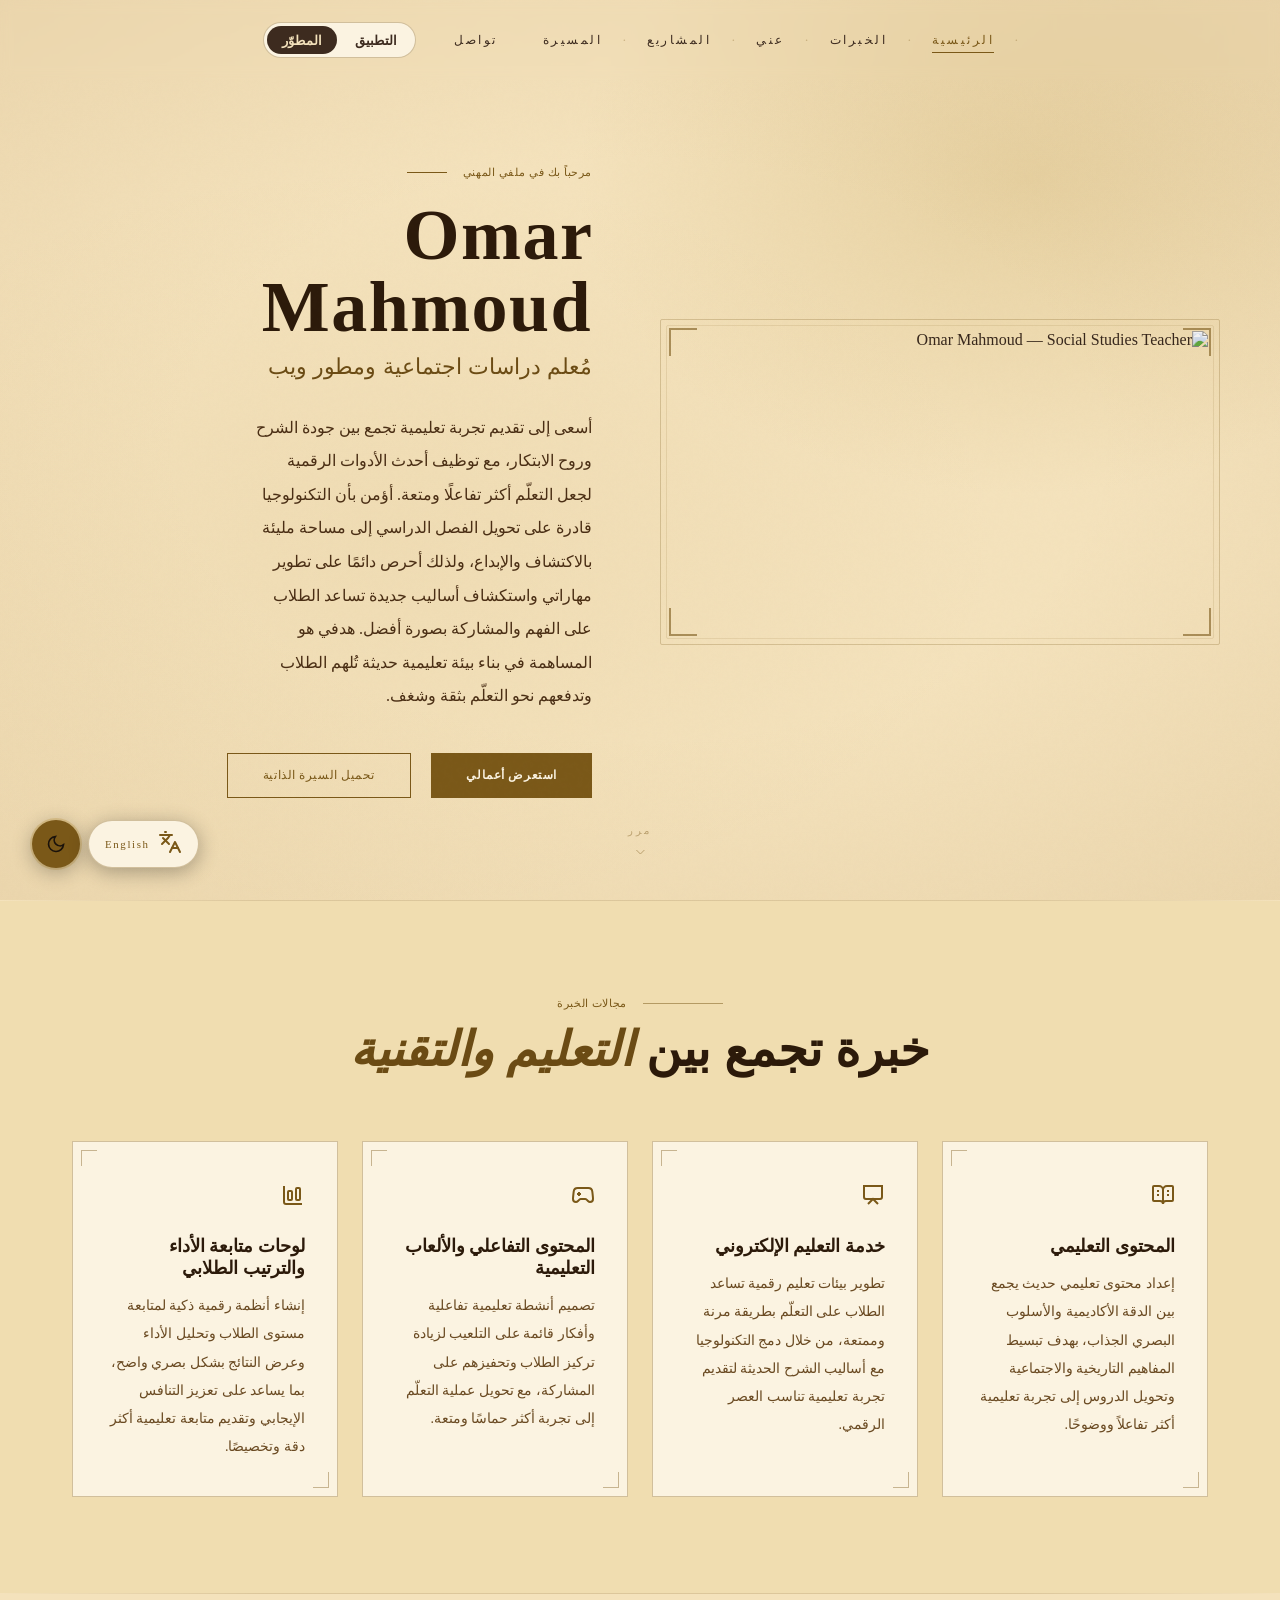
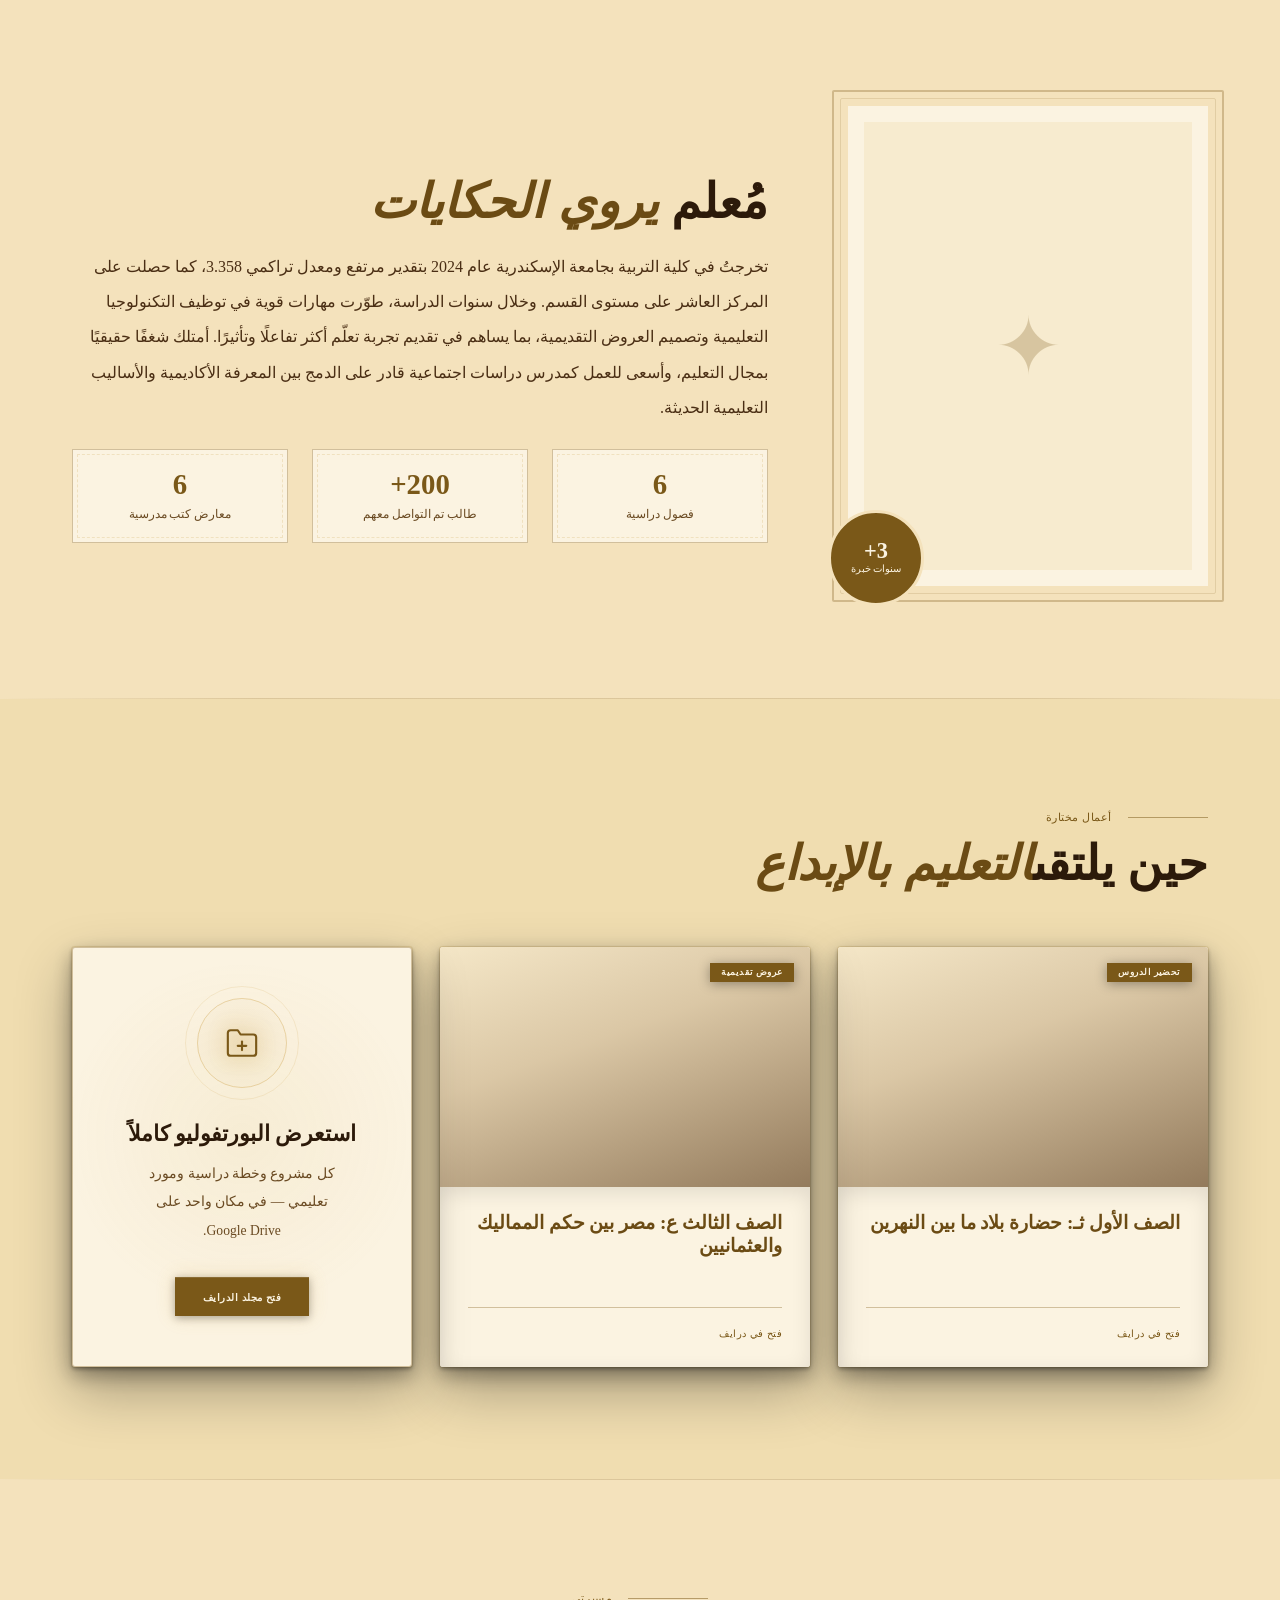
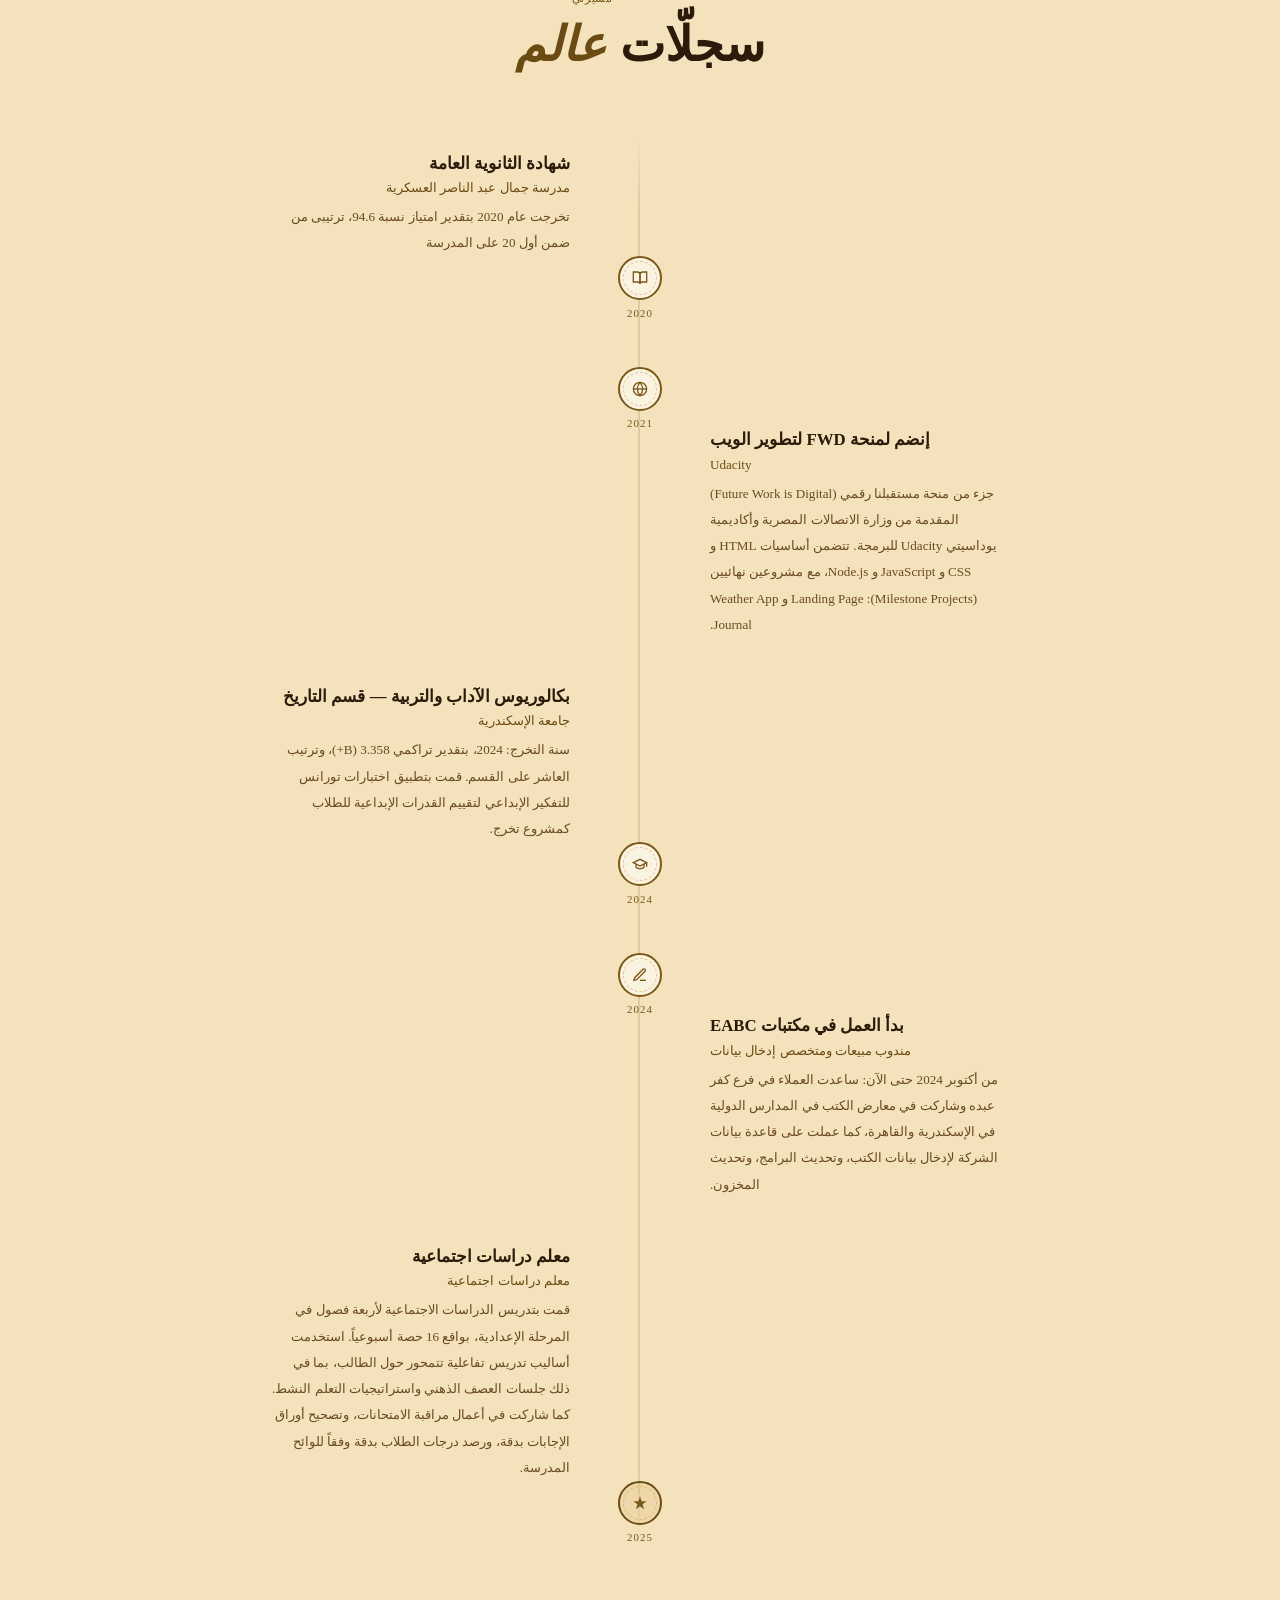
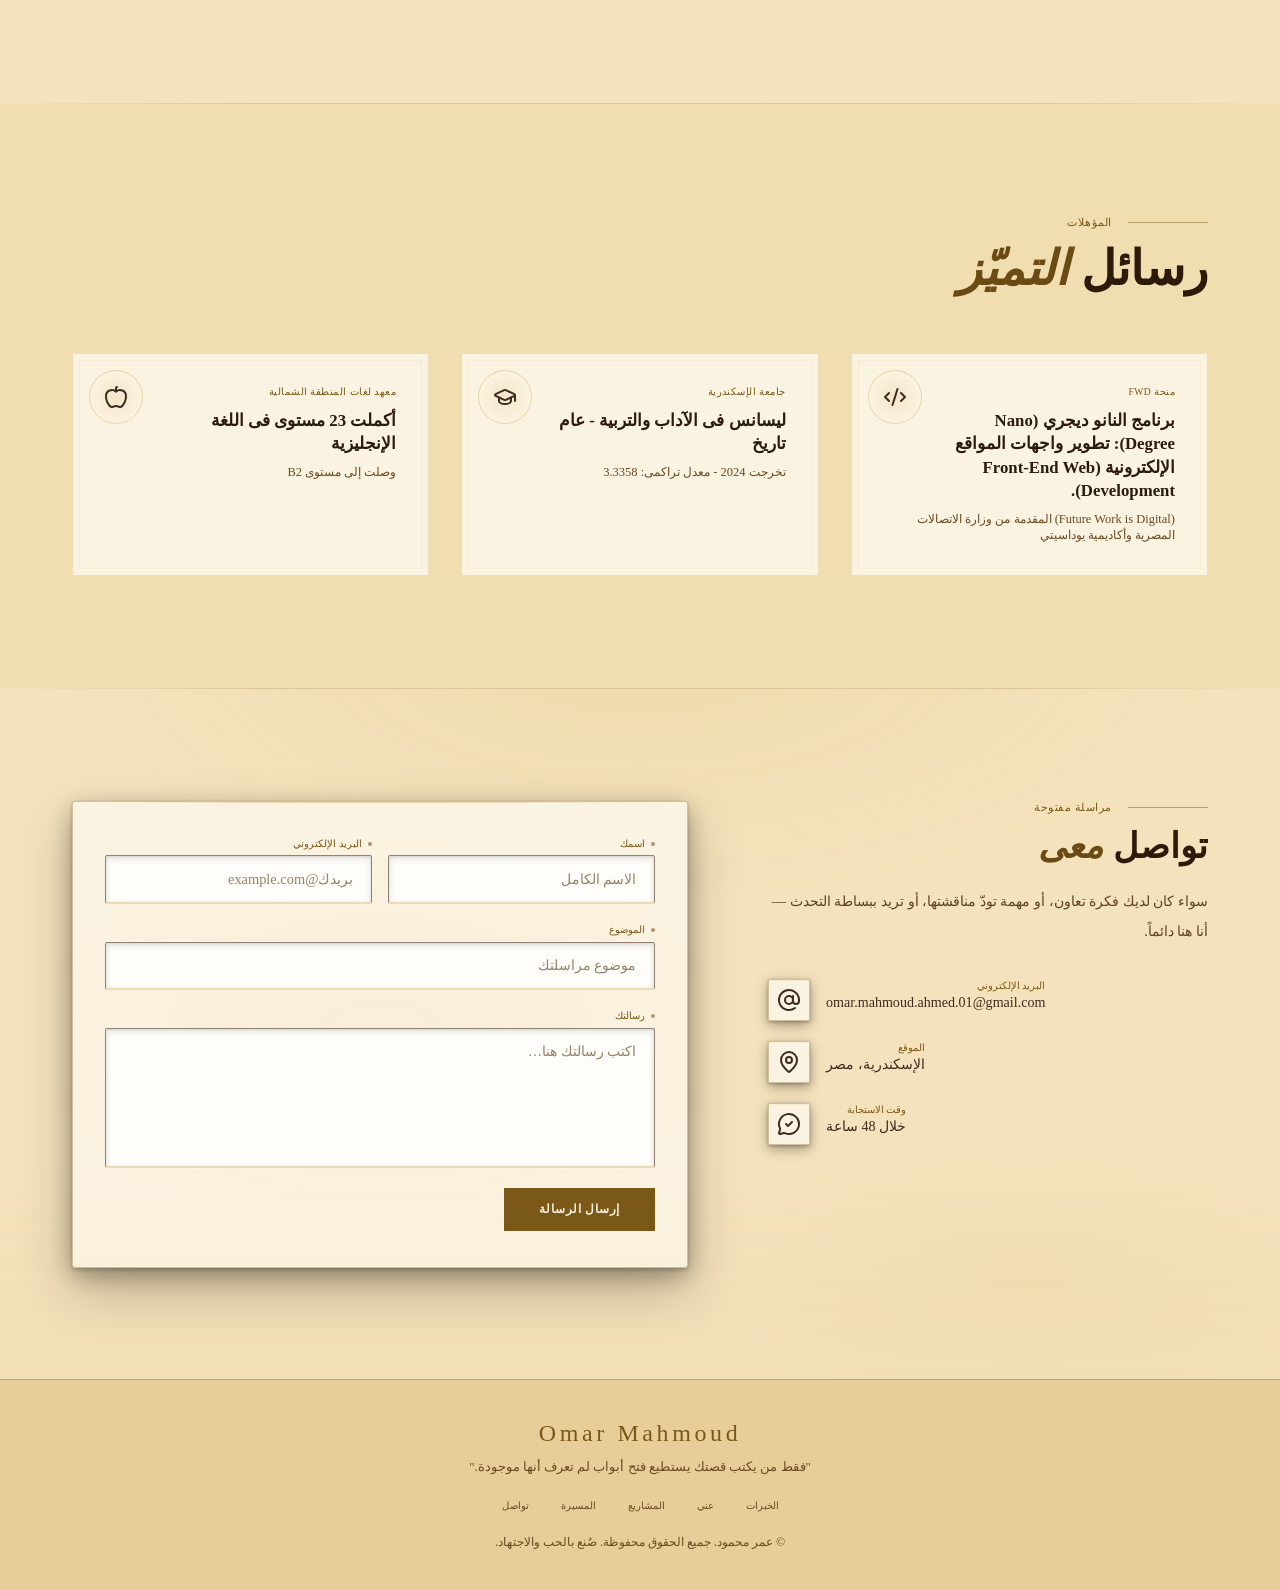
==== commit 79fe7c41: "commit" ====
--- a/site/developer-portfolio/index.html
+++ b/site/developer-portfolio/index.html
@@ -40,9 +40,7 @@
 <meta name="twitter:description" content="Portfolio of a History & Social Studies educator from Alexandria University.">
 <meta name="twitter:image" content="https://mesori.app/developer-portfolio/img/hero.webp">
 <title>Omar Mahmoud — Social Studies Teacher & Web Developer</title>
-<link rel="preconnect" href="https://fonts.googleapis.com">
-<link rel="preconnect" href="https://fonts.gstatic.com" crossorigin>
-<link href="https://fonts.googleapis.com/css2?family=Cairo:wght@400;600;700;800&family=Cinzel:wght@400;600;700;900&family=El+Messiri:wght@500;700&display=swap" rel="stylesheet">
+<link rel="stylesheet" href="/assets/fonts.css">
 
 <script>try{var d=document.documentElement,t=localStorage.getItem('mesori_theme')||localStorage.getItem('omar-theme')||'light',l=localStorage.getItem('mesori_lang')||localStorage.getItem('omar-lang')||'ar';d.setAttribute('data-theme',t);d.setAttribute('data-lang',l);d.lang=l;d.dir=l==='ar'?'rtl':'ltr'}catch(e){}setTimeout(function(){document.documentElement.classList.remove('i18n-pending')},2500)</script>
 <noscript><style>html.i18n-pending body{opacity:1!important}</style></noscript>
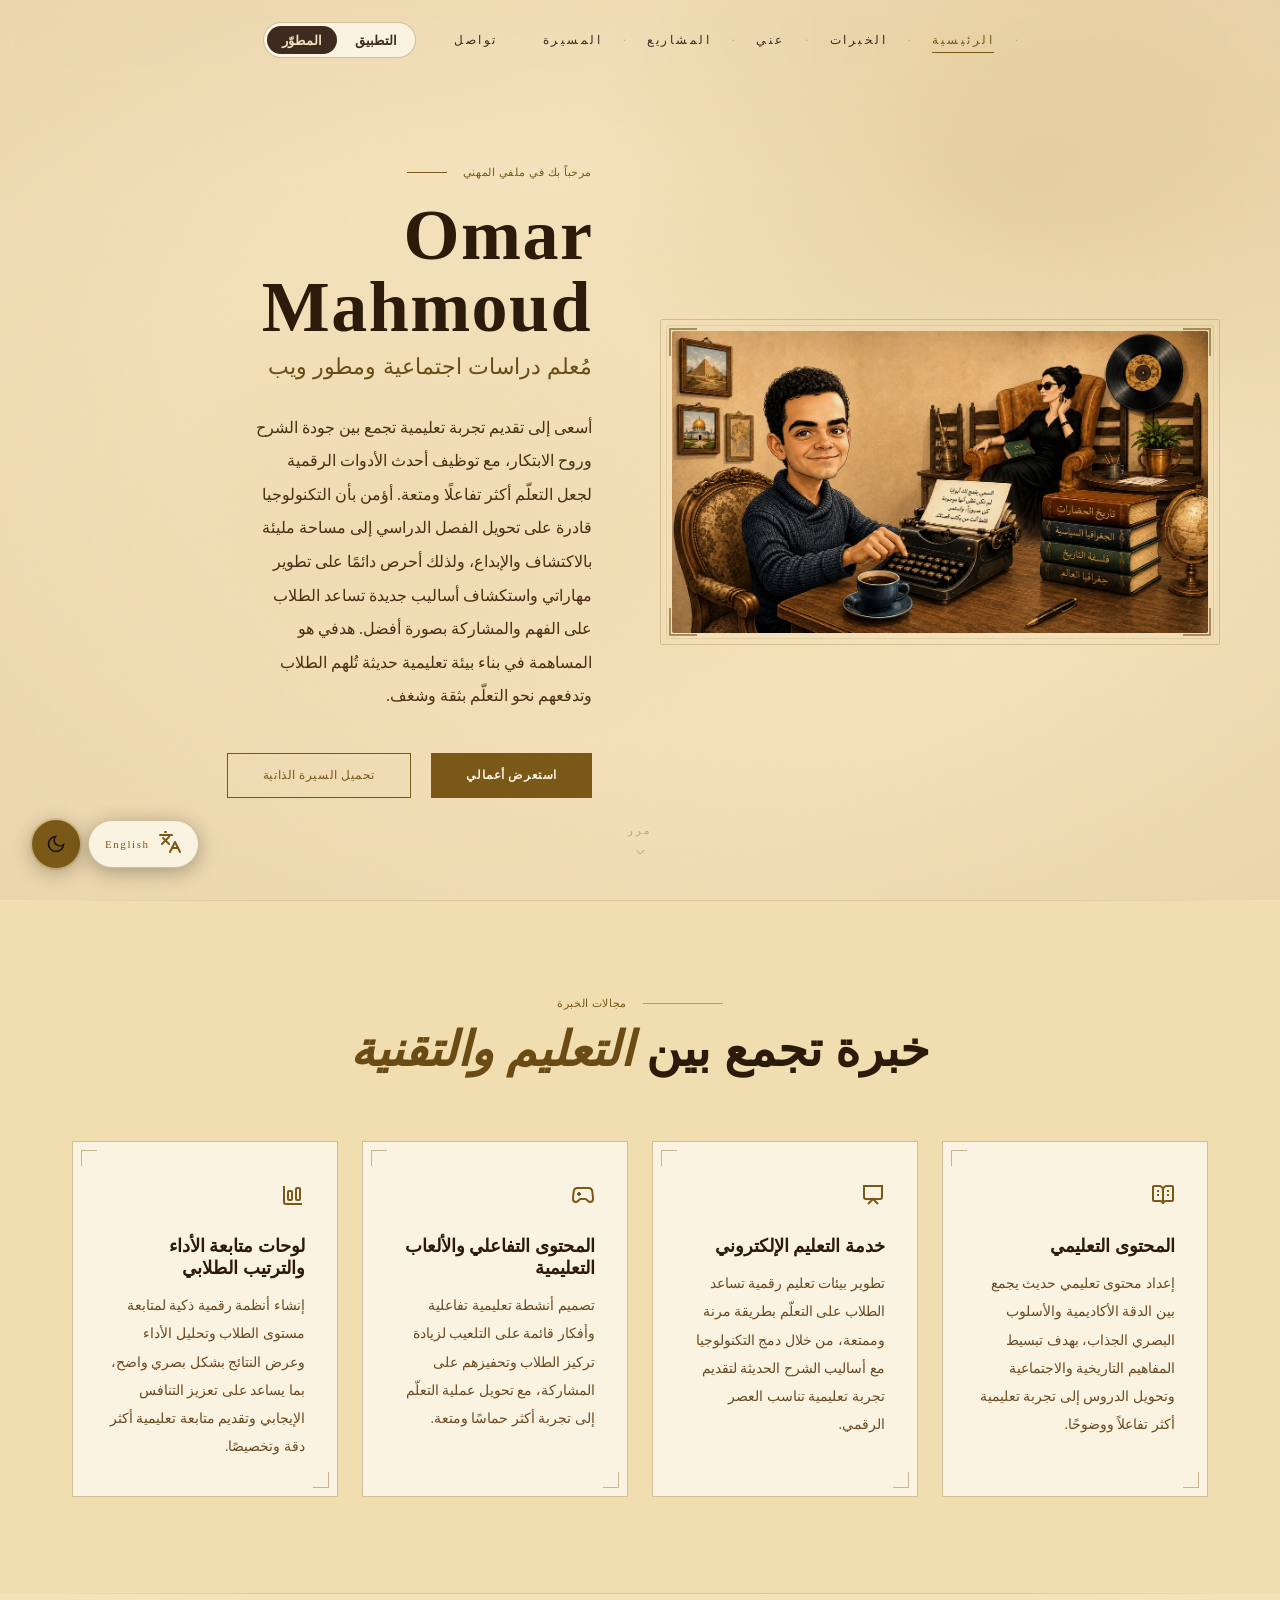
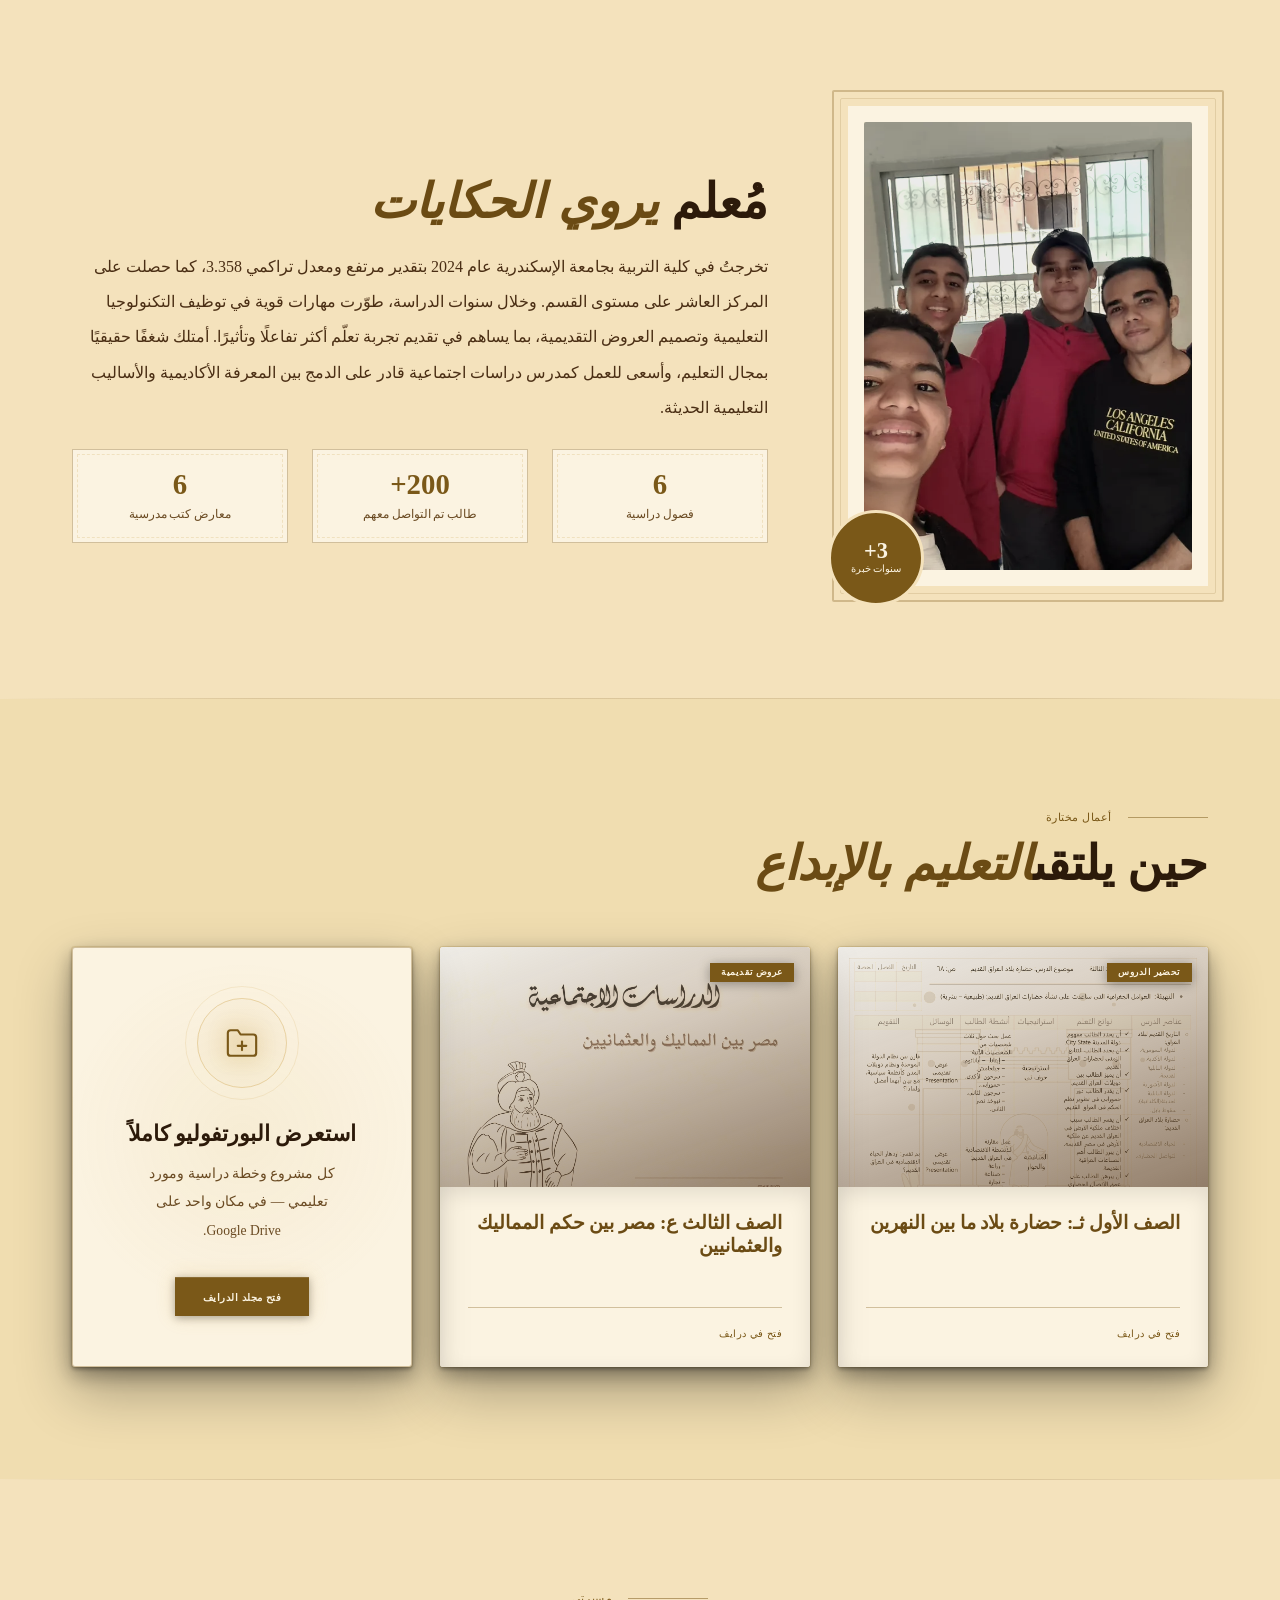
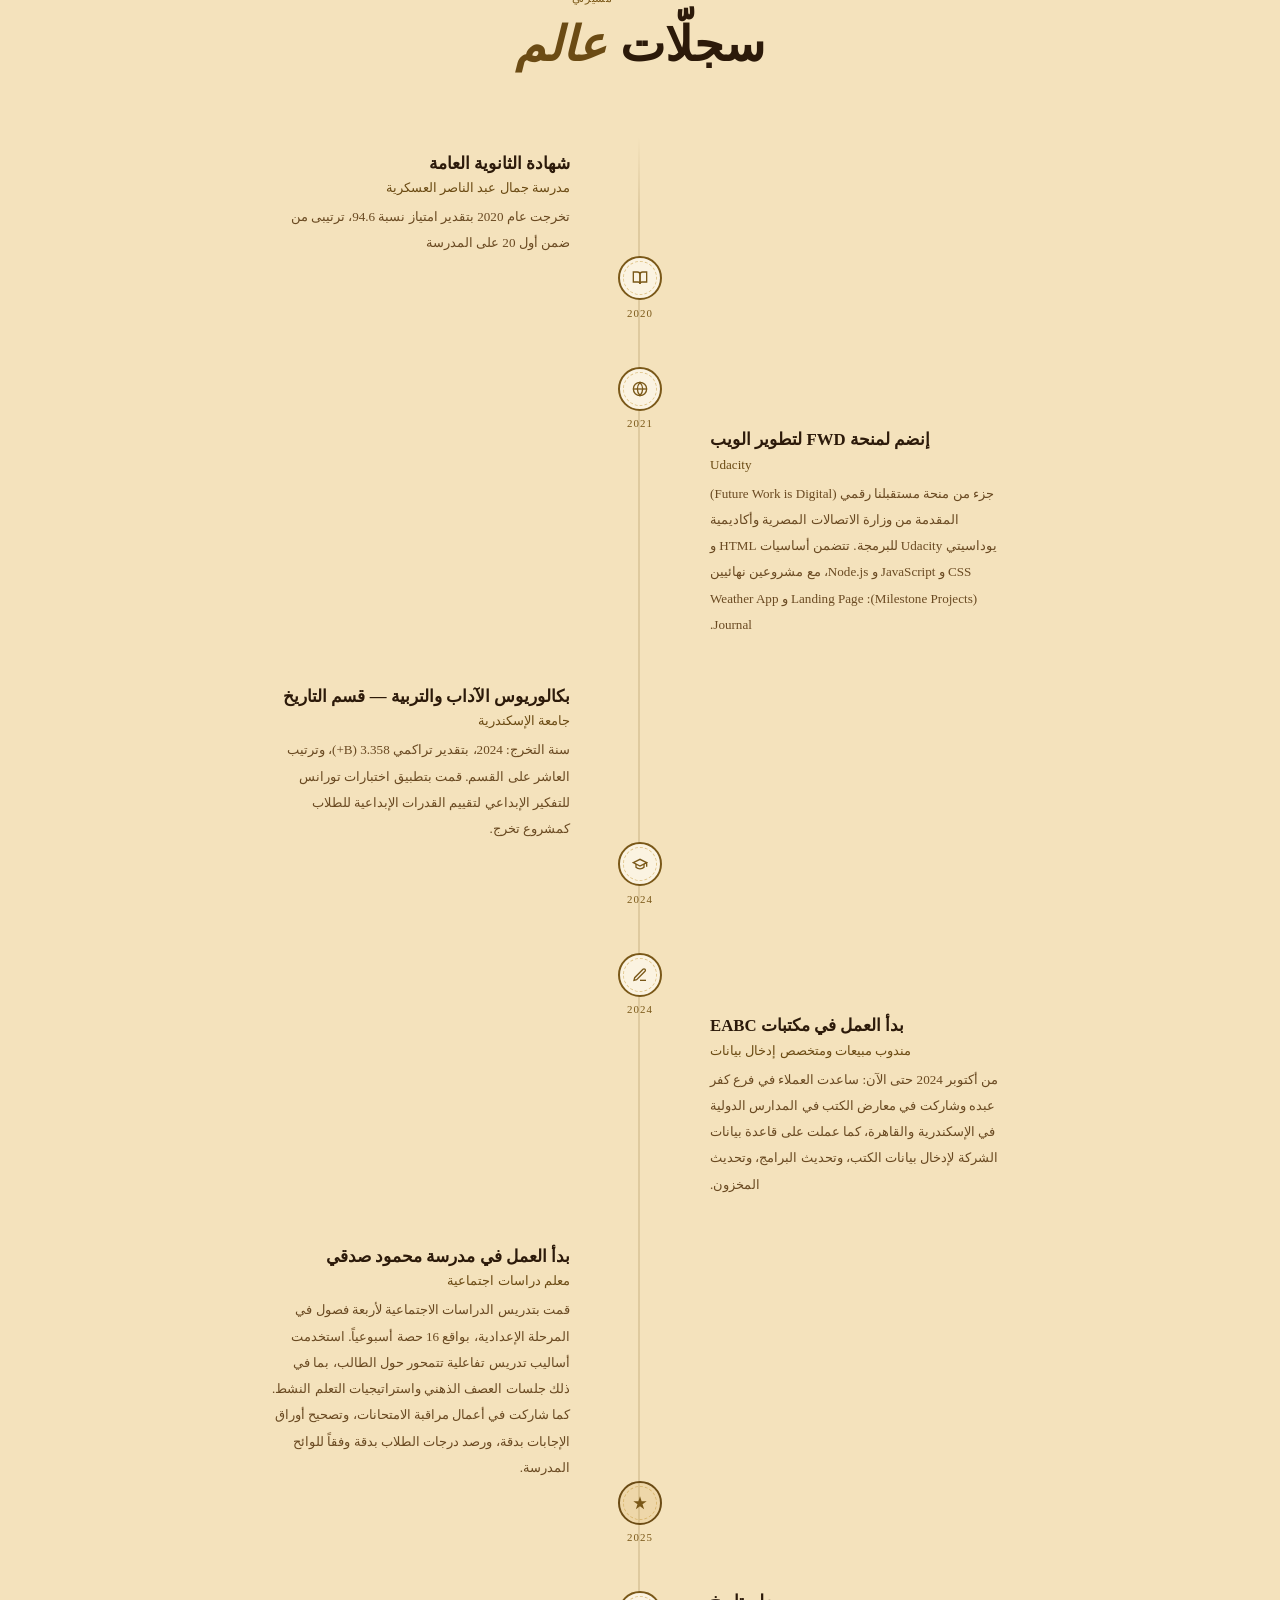
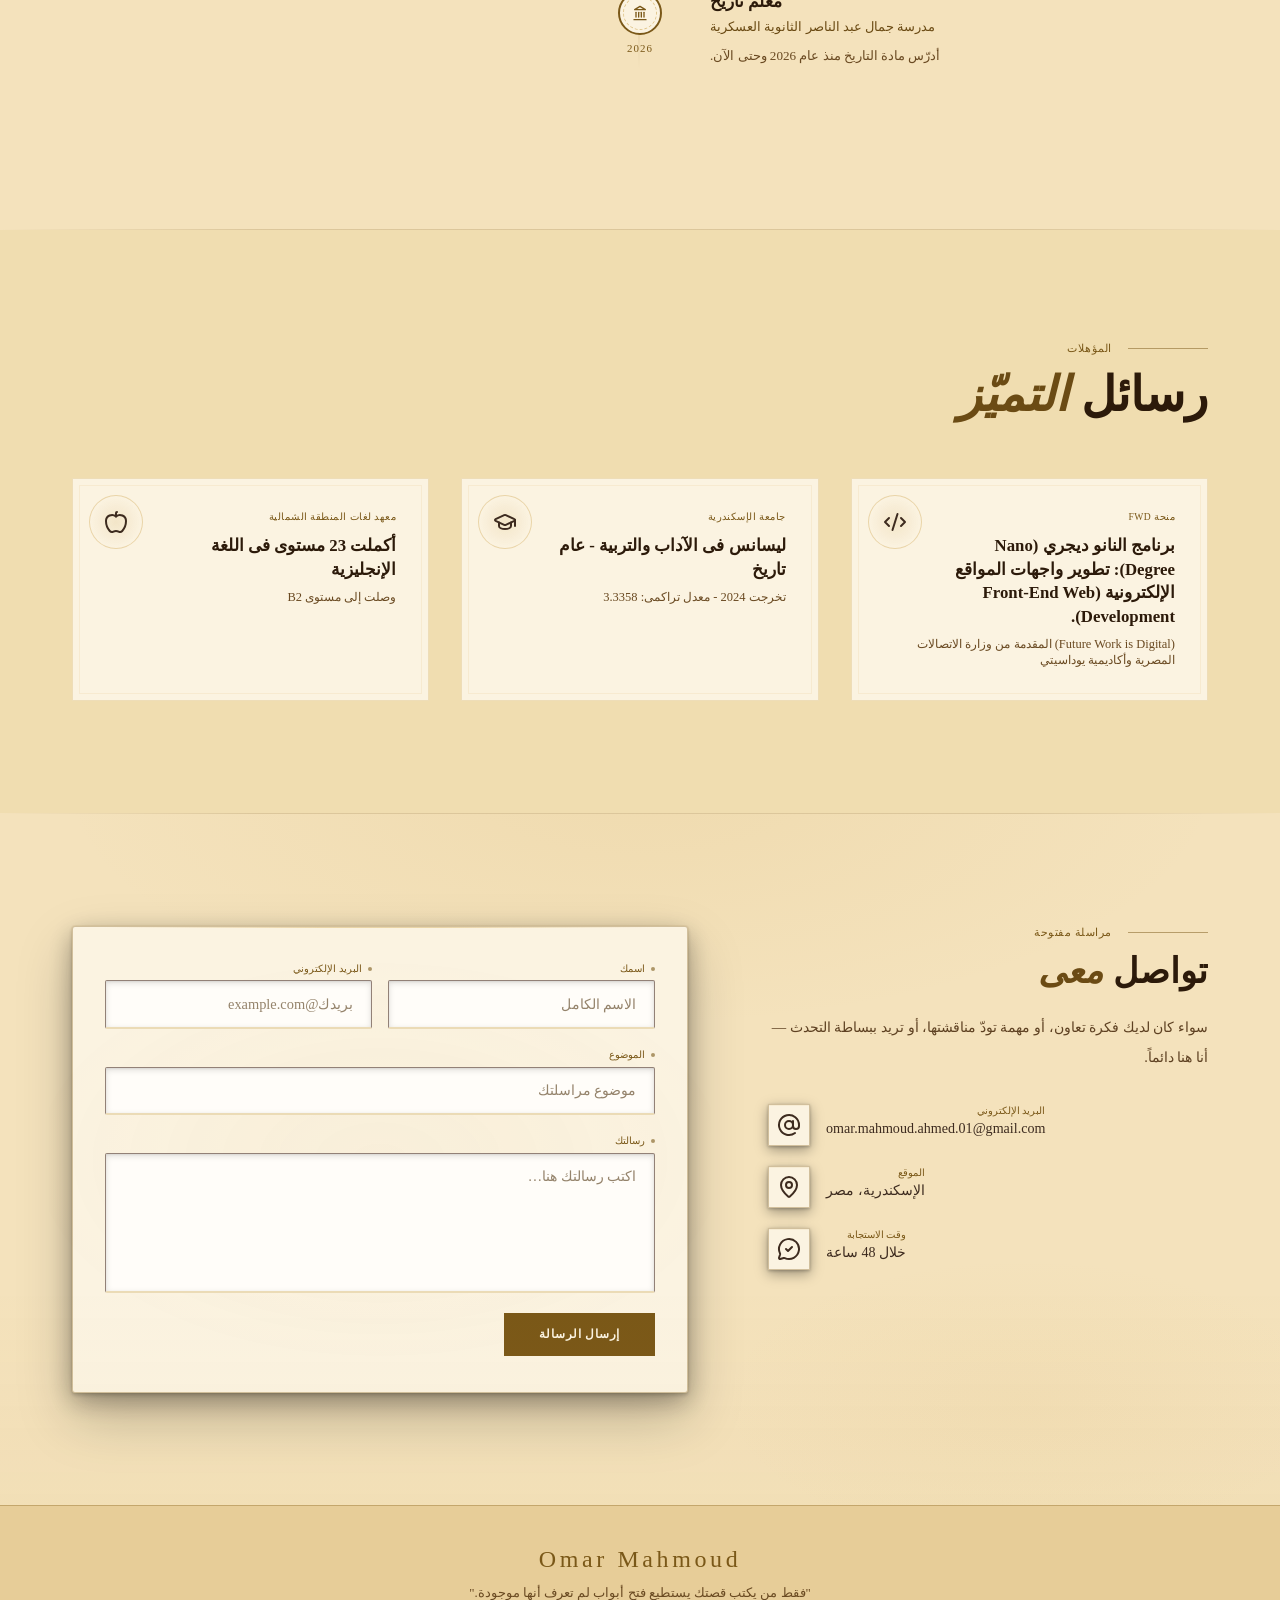
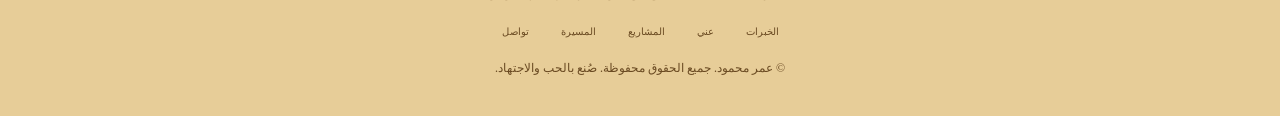
==== commit 7b67294d: "Add glass and neon effects to the homepage - Introduced a new CSS file (effects.css) for glass and n" ====
--- a/site/developer-portfolio/index.html
+++ b/site/developer-portfolio/index.html
@@ -2550,7 +2550,7 @@
       </div>
       <div class="timeline-item reveal">
         <div class="tl-content">
-          <h3 class="tl-title" data-en="Social Studies Teacher" data-ar="معلم دراسات اجتماعية">Started a new position at Mahmoud Sedky School</h3>
+          <h3 class="tl-title" data-en="Started a new position at Mahmoud Sedky School" data-ar="بدأ العمل في مدرسة محمود صدقي">Started a new position at Mahmoud Sedky School</h3>
           <p class="tl-subtitle" data-en="Social Studies Teacher" data-ar="معلم دراسات اجتماعية">Social Studies Teacher</p>
           <p class="tl-desc"
              data-en="Taught Social Studies to four preparatory-level classes, delivering a total of 16 periods per week. Employed interactive and student-centered teaching methods, including brainstorming sessions and active learning strategies. Participated in examination invigilation, accurate paper marking / grading, and precise recording of student grades in accordance with school regulations."
@@ -2561,6 +2561,20 @@
             <svg width="16" height="16" viewBox="0 0 24 24" fill="var(--gold)" stroke="none"><path d="M12 2l2.4 7.4H22l-6.2 4.5 2.4 7.4L12 17l-6.2 4.3 2.4-7.4L2 9.4h7.6z"/></svg>
           </div>
           <span class="tl-year">2025</span>
+        </div>
+        <div class="tl-empty"></div>
+      </div>
+      <div class="timeline-item reveal">
+        <div class="tl-content">
+          <h3 class="tl-title" data-en="History Teacher" data-ar="معلم تاريخ">History Teacher</h3>
+          <p class="tl-subtitle" data-en="Gamal Abdel Nasser Military Secondary School" data-ar="مدرسة جمال عبد الناصر الثانوية العسكرية">Gamal Abdel Nasser Military Secondary School</p>
+          <p class="tl-desc" data-en="Teaching History since 2026, still ongoing." data-ar="أدرّس مادة التاريخ منذ عام 2026 وحتى الآن.">Teaching History since 2026, still ongoing.</p>
+        </div>
+        <div class="tl-node">
+          <div class="tl-seal">
+            <svg width="16" height="16" viewBox="0 0 24 24" fill="none" stroke="currentColor" stroke-width="2" stroke-linecap="round" stroke-linejoin="round" aria-hidden="true"><line x1="3" y1="22" x2="21" y2="22"/><line x1="6" y1="18" x2="6" y2="11"/><line x1="10" y1="18" x2="10" y2="11"/><line x1="14" y1="18" x2="14" y2="11"/><line x1="18" y1="18" x2="18" y2="11"/><polygon points="12 2 20 7 4 7"/></svg>
+          </div>
+          <span class="tl-year">2026</span>
         </div>
         <div class="tl-empty"></div>
       </div>
